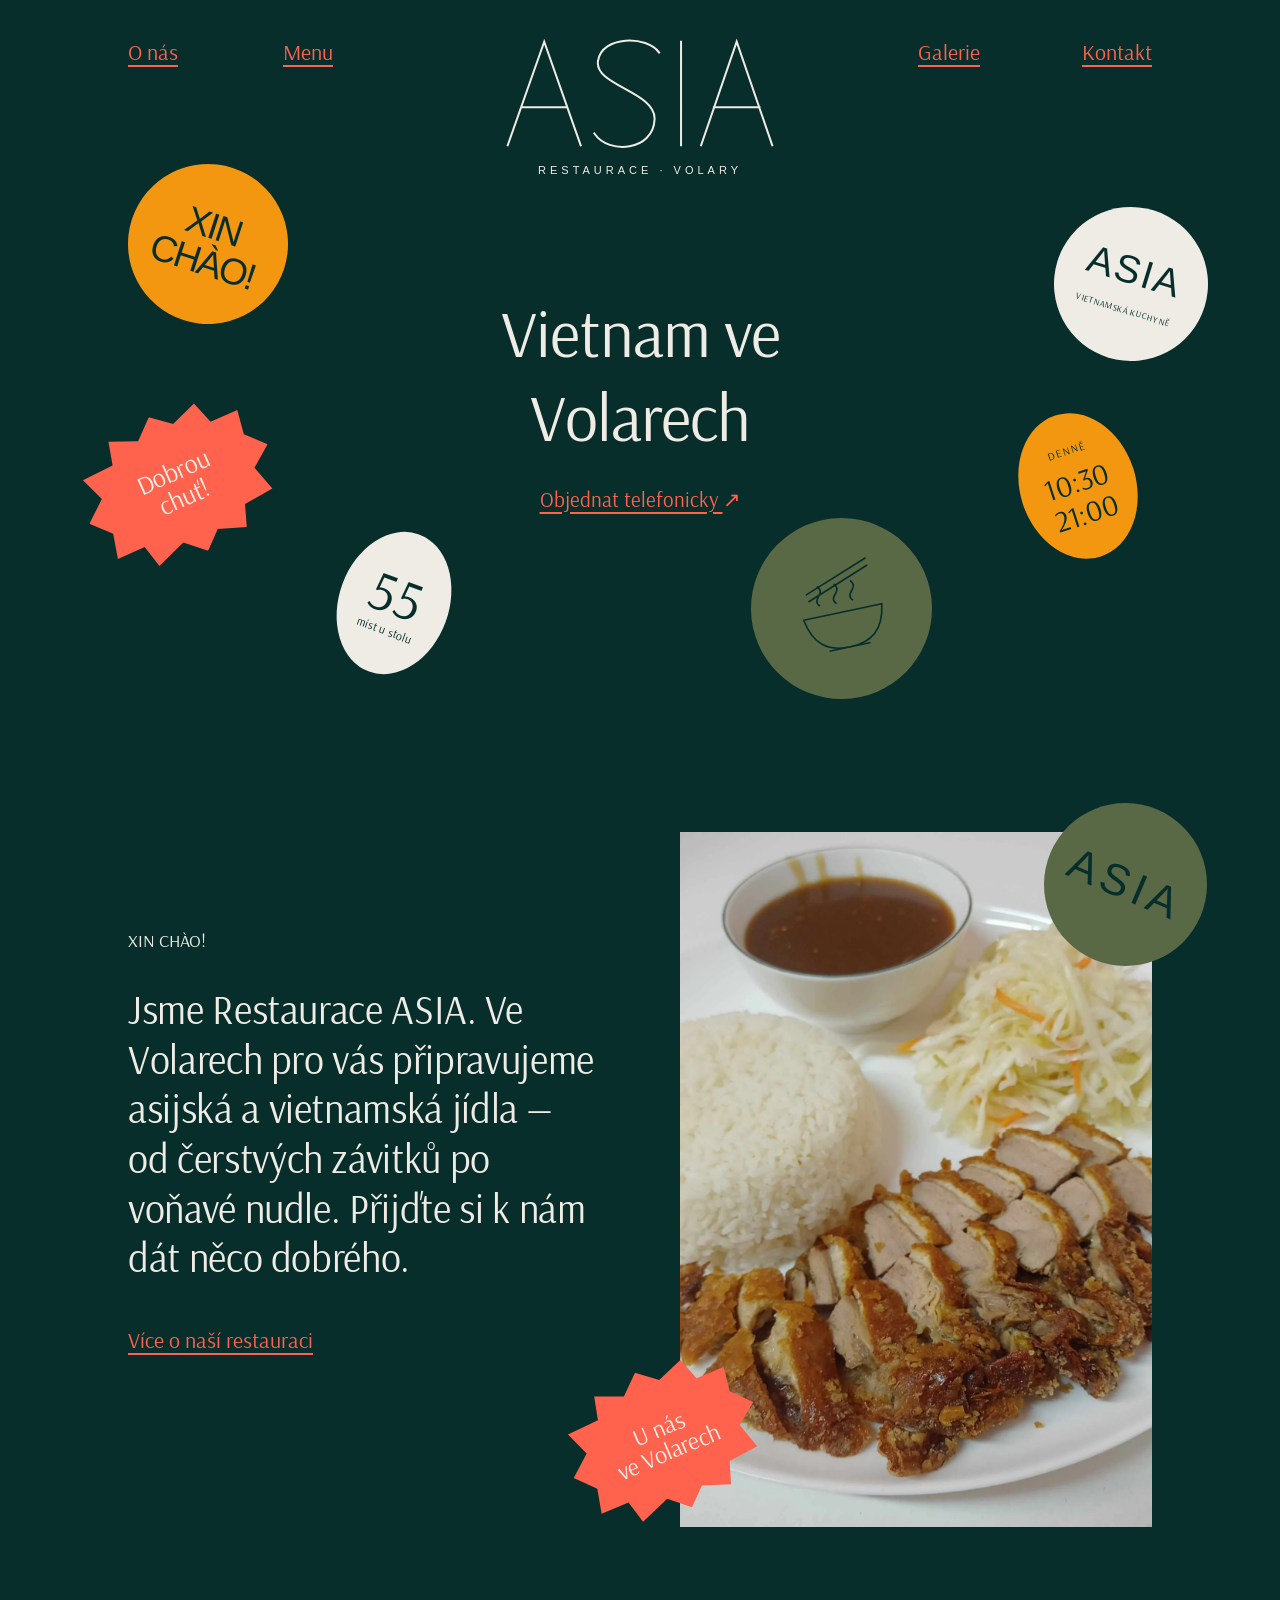
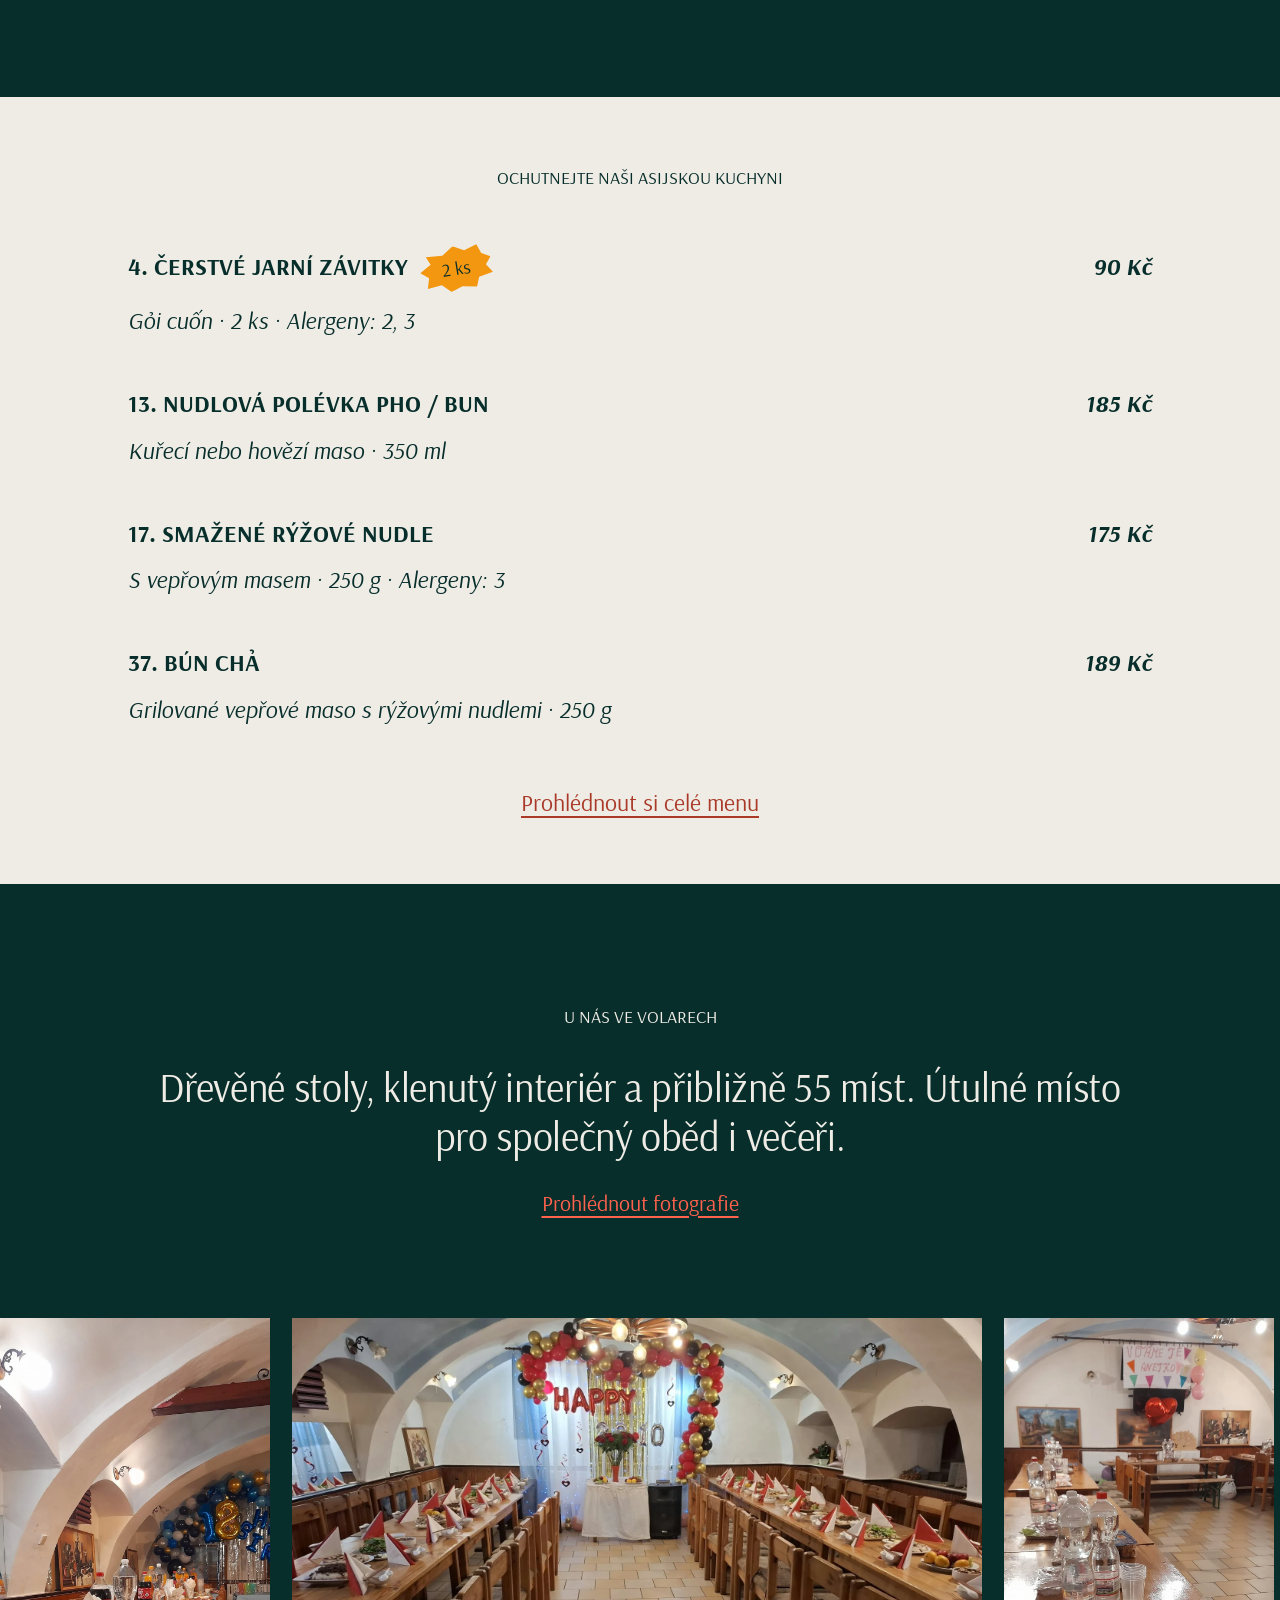
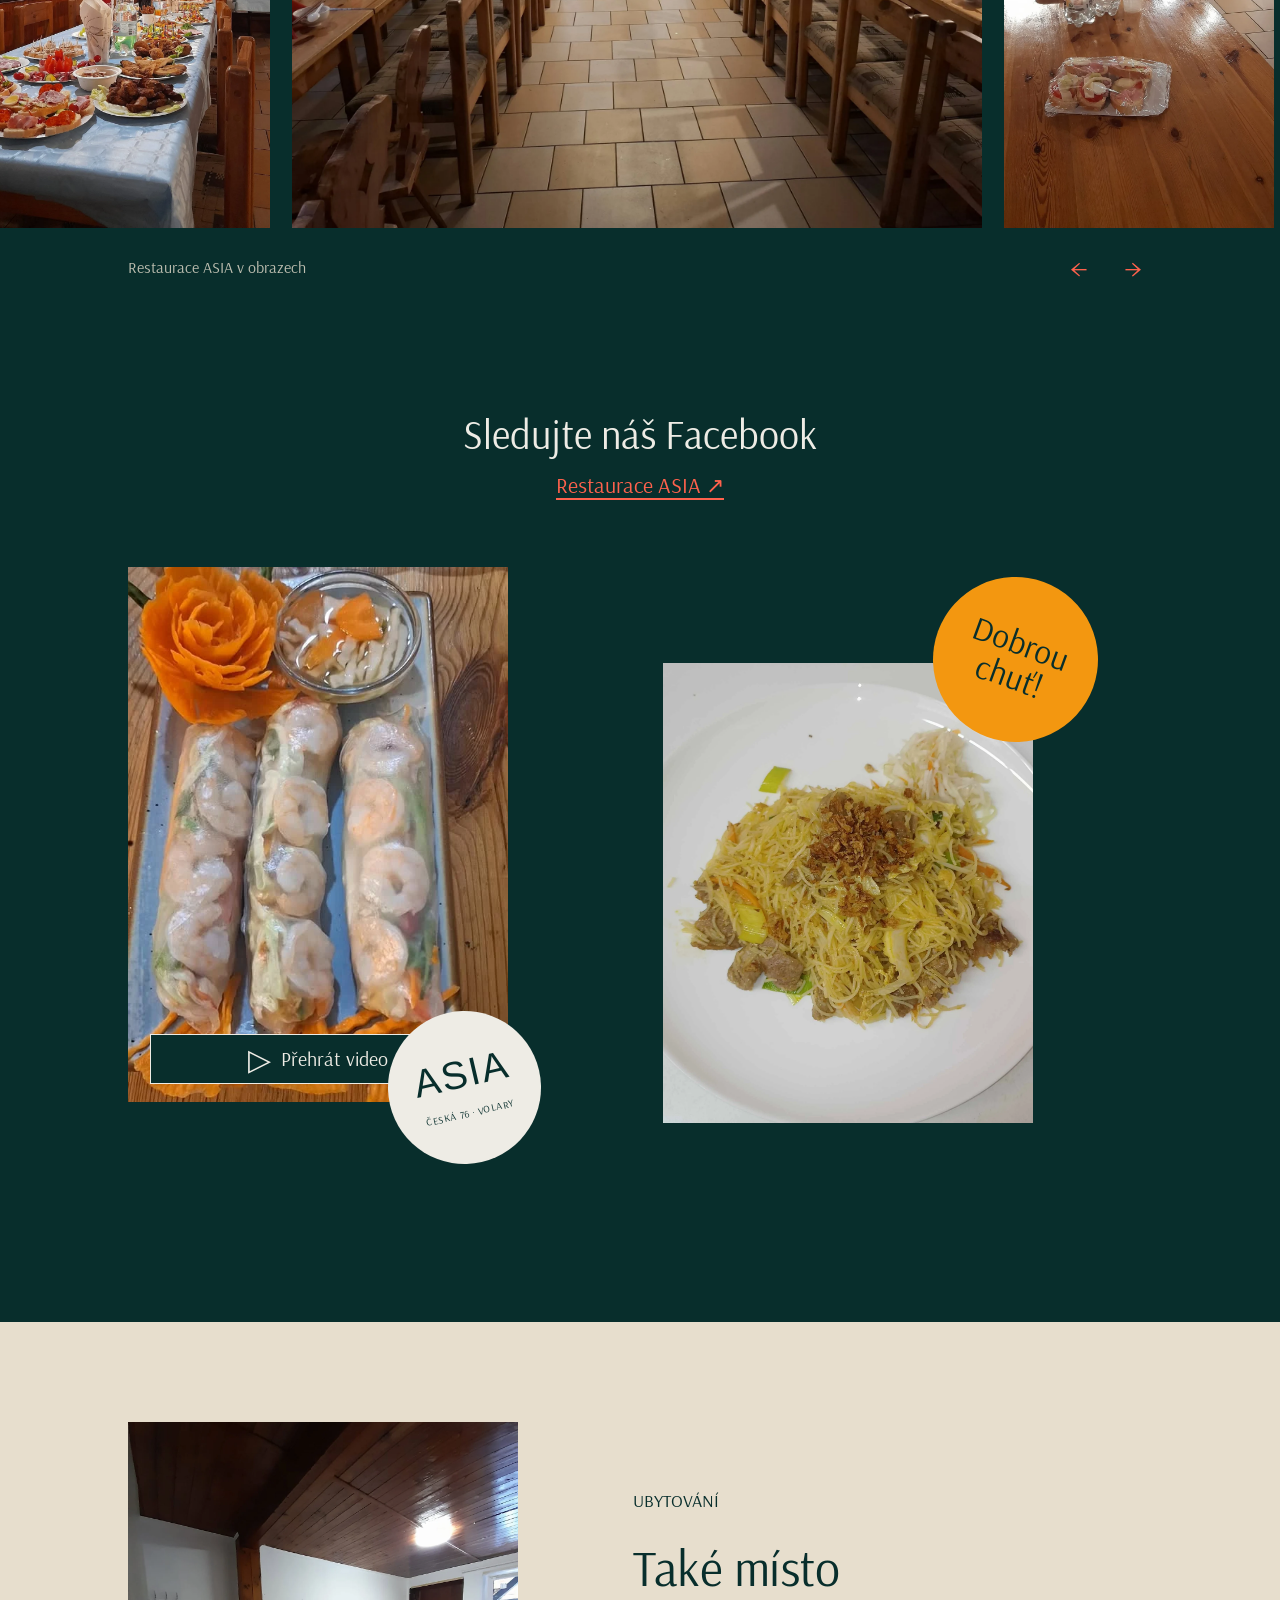
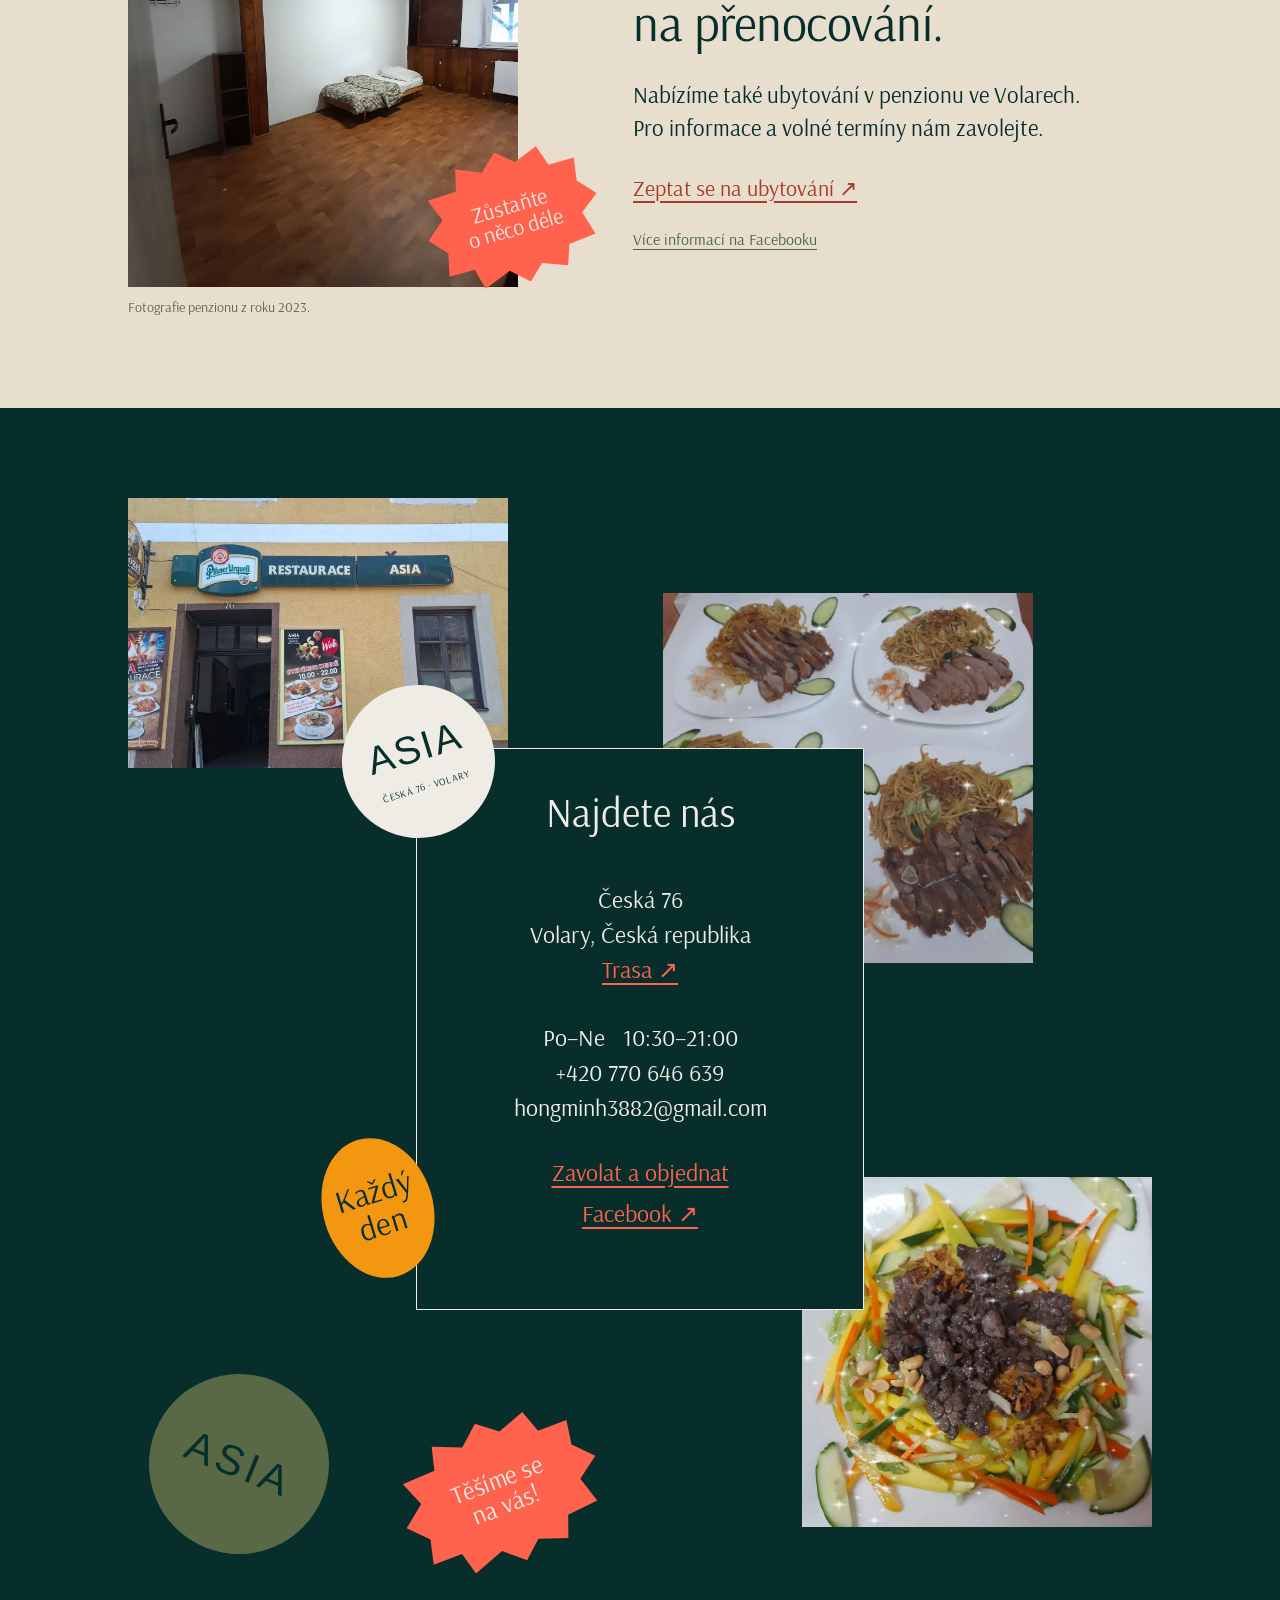
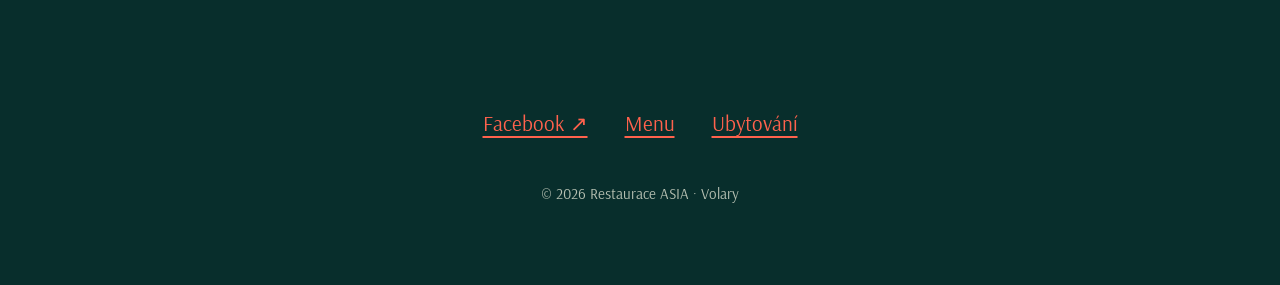
==== index.html @ a1e53cc4 "add" ====
<!doctype html>
<html lang="cs">
<head>
  <meta charset="utf-8">
  <meta name="viewport" content="width=device-width, initial-scale=1">
  <meta name="theme-color" content="#082e2c">
  <title>Restaurace ASIA · Asijská a vietnamská kuchyně ve Volarech</title>
  <meta name="description" content="Restaurace ASIA, Česká 76, Volary. Asijská a vietnamská kuchyně, útulná restaurace a ubytování. Otevřeno denně 10:30–21:00. Telefon +420 770 646 639.">
  <meta property="og:title" content="Restaurace ASIA · Vietnam ve Volarech">
  <meta property="og:description" content="Asijská a vietnamská kuchyně na České 76. Prohlédněte si menu nebo nám zavolejte.">
  <meta property="og:type" content="website">
  <link rel="icon" href="./assets/favicon.svg" type="image/svg+xml">
  <link rel="preload" href="./fonts/Arsenal-Regular.woff2" as="font" type="font/woff2" crossorigin>
  <link rel="stylesheet" href="./styles.css">
  <script src="./app.js" defer></script>
  <script type="application/ld+json">{"@context":"https://schema.org","@type":"Restaurant","name":"Restaurace ASIA","telephone":"+420770646639","email":"hongminh3882@gmail.com","address":{"@type":"PostalAddress","streetAddress":"Česká 76","addressLocality":"Volary","addressCountry":"CZ"},"servesCuisine":["Vietnamese","Asian"],"openingHoursSpecification":[{"@type":"OpeningHoursSpecification","dayOfWeek":["Monday","Tuesday","Wednesday","Thursday","Friday","Saturday","Sunday"],"opens":"10:30","closes":"21:00"}],"sameAs":["https://www.facebook.com/ktngh/?locale=cs_CZ"]}</script>
</head>
<body>
  <a class="skip-link" href="#main">Přejít k obsahu</a>
  <header class="site-header frame">
    <nav class="nav-left" aria-label="Hlavní navigace">
      <a class="text-link" href="#o-nas">O nás</a>
      <a class="text-link" href="./menu.html">Menu</a>
    </nav>
    <a class="brand" href="./index.html" aria-label="Restaurace ASIA — úvod">
      <img src="./assets/asia-mark.svg" alt="ASIA" width="296" height="124">
      <span>RESTAURACE · VOLARY</span>
    </a>
    <nav class="nav-right" aria-label="Další navigace">
      <a class="text-link" href="#galerie">Galerie</a>
      <a class="text-link" href="#kontakt">Kontakt</a>
    </nav>
    <button class="nav-toggle" type="button" aria-label="Otevřít navigaci" aria-expanded="false" aria-controls="mobile-nav"><span></span><span></span><span></span></button>
    <nav id="mobile-nav" class="mobile-nav" aria-label="Navigace na telefonu" hidden>
      <a href="#o-nas">O nás</a><a href="./menu.html">Menu</a><a href="#galerie">Galerie</a><a href="#ubytovani">Ubytování</a><a href="#kontakt">Kontakt</a><a class="mobile-order" href="tel:+420770646639">Objednat telefonicky ↗</a>
    </nav>
  </header>
  <main id="main">
    <section class="hero frame" aria-labelledby="hero-heading">
      <div class="hero-title"><h1 id="hero-heading">Vietnam ve<br>Volarech</h1><a class="text-link order-link" href="tel:+420770646639">Objednat telefonicky <span aria-hidden="true">↗</span></a></div>
      <span class="sticker circle hello" aria-hidden="true">XIN<br>CHÀO!</span>
      <span class="sticker burst appetite" aria-hidden="true">Dobrou<br>chuť!</span>
      <span class="sticker oval seats"><strong>55</strong><small>míst u stolu</small></span>
      <span class="sticker circle asia-seal" aria-hidden="true"><span>ASIA</span><small>VIETNAMSKÁ KUCHYNĚ</small></span>
      <span class="sticker oval hours"><small>DENNĚ</small><strong>10:30<br>21:00</strong></span>
      <span class="sticker circle olive bowl-badge" aria-hidden="true"><svg viewBox="0 0 120 120" fill="none" stroke="currentColor" stroke-width="1.6"><path d="M22 63h76c-4 25-17 34-38 34S26 88 22 63Zm18 34h40M30 47l62-23M29 40l63-23M40 53c-8-8 9-10 1-19M56 54c-8-8 9-10 1-19M72 54c-8-8 9-10 1-19"/></svg></span>
    </section>
    <section class="introduction frame" id="o-nas" aria-labelledby="intro-heading">
      <div class="intro-copy"><h2 class="eyebrow" id="intro-heading">Xin chào!</h2><p class="statement">Jsme Restaurace ASIA. Ve Volarech pro vás připravujeme asijská a vietnamská jídla — od čerstvých závitků po voňavé nudle. Přijďte si k nám dát něco dobrého.</p><a class="text-link" href="#restaurace">Více o naší restauraci</a></div>
      <div class="intro-photo"><img src="./assets/crispy-duck.webp" alt="Křupavá kachna s rýží, omáčkou a salátem z Restaurace ASIA" width="1800" height="1800" fetchpriority="high"><span class="sticker circle olive photo-seal" aria-hidden="true"><span>ASIA</span></span><span class="sticker burst photo-burst" aria-hidden="true">U nás<br>ve Volarech</span></div>
    </section>
    <section class="menu-preview light-surface" id="menu" aria-labelledby="menu-heading">
      <div class="frame"><h2 class="eyebrow centered" id="menu-heading">Ochutnejte naši asijskou kuchyni</h2>
        <!-- MENU_PREVIEW_START -->
<div class="featured-menu"><article class="featured-dish"><div class="dish-heading"><h3>4. Čerstvé jarní závitky<span class="dish-portion">2 ks</span></h3><span class="dish-price">90 Kč</span></div><p class="dish-note">Gỏi cuốn · 2 ks · Alergeny: 2, 3</p></article><article class="featured-dish"><div class="dish-heading"><h3>13. Nudlová polévka Pho / Bun</h3><span class="dish-price">185 Kč</span></div><p class="dish-note">Kuřecí nebo hovězí maso · 350 ml</p></article><article class="featured-dish"><div class="dish-heading"><h3>17. Smažené rýžové nudle</h3><span class="dish-price">175 Kč</span></div><p class="dish-note">S vepřovým masem · 250 g · Alergeny: 3</p></article><article class="featured-dish"><div class="dish-heading"><h3>37. Bún chả</h3><span class="dish-price">189 Kč</span></div><p class="dish-note">Grilované vepřové maso s rýžovými nudlemi · 250 g</p></article></div>
<!-- MENU_PREVIEW_END -->
        <div class="centered menu-more"><a class="text-link" href="./menu.html">Prohlédnout si celé menu</a></div>
      </div>
    </section>
    <section class="restaurant" id="restaurace" aria-labelledby="restaurant-heading">
      <div class="frame centered restaurant-copy"><h2 class="eyebrow" id="restaurant-heading">U nás ve Volarech</h2><p class="statement">Dřevěné stoly, klenutý interiér a přibližně 55 míst. Útulné místo pro společný oběd i večeři.</p><a class="text-link" href="#galerie">Prohlédnout fotografie</a></div>
      <div class="gallery-strip" id="galerie" role="region" aria-label="Fotografie restaurace — posuňte pro další" tabindex="0">
        <button class="gallery-image portrait" data-photo="./assets/table-detail.webp" data-caption="Prostřený stůl pod klenbami Restaurace ASIA" aria-label="Zvětšit fotografii prostřeného stolu"><img src="./assets/table-detail.webp" alt="Prostřený stůl pod klenbami restaurace" width="1350" height="1800" loading="lazy"></button>
        <button class="gallery-image landscape" data-photo="./assets/interior.webp" data-caption="Dřevěné stoly a klenutý interiér Restaurace ASIA" aria-label="Zvětšit fotografii interiéru"><img src="./assets/interior.webp" alt="Dřevěné stoly a klenutý interiér Restaurace ASIA" width="1800" height="1350" loading="lazy"></button>
        <button class="gallery-image portrait" data-photo="./assets/interior-long.webp" data-caption="Společný stůl v Restaurace ASIA" aria-label="Zvětšit fotografii společného stolu"><img src="./assets/interior-long.webp" alt="Dlouhý dřevěný stůl v restauraci" width="1350" height="1800" loading="lazy"></button>
        <button class="gallery-image landscape" data-photo="./assets/interior-event.webp" data-caption="Restaurace připravená pro společné setkání" aria-label="Zvětšit fotografii restaurace"><img src="./assets/interior-event.webp" alt="Restaurace připravená pro společné setkání" width="1800" height="1013" loading="lazy"></button>
        <button class="gallery-image landscape" data-photo="./assets/exterior.webp" data-caption="Restaurace ASIA, Česká 76, Volary" aria-label="Zvětšit fotografii vstupu"><img src="./assets/exterior.webp" alt="Vstup do Restaurace ASIA na České 76 ve Volarech" width="1800" height="918" loading="lazy"></button>
      </div>
      <div class="gallery-controls frame"><span>Restaurace ASIA v obrazech</span><div><button type="button" data-gallery-step="-1" aria-label="Předchozí fotografie">←</button><button type="button" data-gallery-step="1" aria-label="Další fotografie">→</button></div></div>
    </section>
    <section class="social-section frame" aria-labelledby="social-heading">
      <div class="centered"><h2 id="social-heading">Sledujte náš Facebook</h2><a class="text-link" href="https://www.facebook.com/ktngh/?locale=cs_CZ" target="_blank" rel="noopener noreferrer">Restaurace ASIA ↗</a></div>
      <div class="food-collage">
        <div class="social-photo rolls"><img src="./assets/fresh-rolls.webp" alt="Čerstvé jarní závitky z videa Restaurace ASIA" width="720" height="1280" loading="lazy"><button type="button" class="video-button" data-video aria-label="Přehrát video čerstvých jarních závitků"><span aria-hidden="true">▷</span> Přehrát video</button><noscript><a class="video-fallback" href="https://www.facebook.com/reel/1451673733369815/" target="_blank" rel="noopener noreferrer">Video na Facebooku ↗</a></noscript></div>
        <div class="social-photo noodles"><img src="./assets/rice-noodles.webp" alt="Smažené rýžové nudle s vepřovým masem a zeleninou" width="1800" height="1800" loading="lazy"><span class="sticker circle food-sticker" aria-hidden="true">Dobrou<br>chuť!</span></div>
        <span class="sticker circle cream collage-seal" aria-hidden="true"><span>ASIA</span><small>ČESKÁ 76 · VOLARY</small></span>
      </div>
    </section>
    <section class="accommodation warm-surface" id="ubytovani" aria-labelledby="stay-heading">
      <div class="stay-layout frame"><figure class="stay-photo"><img src="./assets/room.webp" alt="Pokoj penzionu s dřevěným stropem a podlahou" width="1350" height="1800" loading="lazy"><figcaption>Fotografie penzionu z roku 2023.</figcaption><span class="sticker burst stay-badge" aria-hidden="true">Zůstaňte<br>o něco déle</span></figure><div class="stay-copy"><p class="eyebrow">Ubytování</p><h2 id="stay-heading">Také místo<br>na přenocování.</h2><p>Nabízíme také ubytování v penzionu ve Volarech. Pro informace a volné termíny nám zavolejte.</p><a class="text-link" href="tel:+420770646639">Zeptat se na ubytování ↗</a><a class="stay-post" href="https://www.facebook.com/100054307909398/posts/1458449992641917/" target="_blank" rel="noopener noreferrer">Více informací na Facebooku</a></div></div>
    </section>
    <section class="contact-section frame" id="kontakt" aria-labelledby="contact-heading">
      <img class="contact-photo facade" src="./assets/exterior.webp" alt="Místo, kde nás najdete: Restaurace ASIA, Česká 76, Volary" width="1800" height="918" loading="lazy">
      <img class="contact-photo table" src="./assets/shared-table.webp" alt="Jídla připravená ke společnému obědu v ASIA" width="1800" height="1567" loading="lazy">
      <div class="contact-panel"><h2 id="contact-heading">Najdete nás</h2><address>Česká 76<br>Volary, Česká republika<br><a class="text-link" href="https://www.google.com/maps/dir/?api=1&amp;destination=Restaurace+ASIA,+Česká+76,+Volary,+Czechia" target="_blank" rel="noopener noreferrer">Trasa ↗</a></address><div class="contact-details"><p>Po–Ne &nbsp; 10:30–21:00</p><p><a href="tel:+420770646639">+420 770 646 639</a></p><p><a href="mailto:hongminh3882@gmail.com">hongminh3882@gmail.com</a></p></div><div class="contact-links"><a class="text-link" href="tel:+420770646639">Zavolat a objednat</a><a class="text-link" href="https://www.facebook.com/ktngh/?locale=cs_CZ" target="_blank" rel="noopener noreferrer">Facebook ↗</a></div><span class="sticker circle cream contact-seal" aria-hidden="true"><span>ASIA</span><small>ČESKÁ 76 · VOLARY</small></span><span class="sticker oval contact-hours" aria-hidden="true">Každý<br>den</span></div>
      <img class="contact-photo salad" src="./assets/beef-salad.webp" alt="Jedno z jídel z fotografie restaurace" width="1694" height="1800" loading="lazy">
      <span class="sticker circle olive contact-asia" aria-hidden="true">ASIA</span><span class="sticker burst contact-greeting" aria-hidden="true">Těšíme se<br>na vás!</span>
    </section>
  </main>
  <footer class="site-footer frame"><div><a class="text-link" href="https://www.facebook.com/ktngh/?locale=cs_CZ" target="_blank" rel="noopener noreferrer">Facebook ↗</a><a class="text-link" href="./menu.html">Menu</a><a class="text-link" href="#ubytovani">Ubytování</a></div><p>© <span data-year>2026</span> Restaurace ASIA · Volary</p></footer>
  <dialog class="photo-dialog" aria-labelledby="viewer-caption"><button class="dialog-close" aria-label="Zavřít fotografii" type="button">✕</button><figure><img class="viewer-photo" alt=""><figcaption id="viewer-caption"></figcaption></figure><div class="viewer-controls"><button data-viewer-step="-1" type="button" aria-label="Předchozí fotografie">←</button><span class="viewer-count" aria-live="polite"></span><button data-viewer-step="1" type="button" aria-label="Další fotografie">→</button></div></dialog>
  <dialog class="video-dialog" aria-labelledby="video-heading"><button class="dialog-close" aria-label="Zavřít video" type="button">✕</button><h2 id="video-heading">Čerstvé závitky u nás v ASIA</h2><div class="video-embed"></div><p><a class="text-link" href="https://www.facebook.com/reel/1451673733369815/" target="_blank" rel="noopener noreferrer">Otevřít video na Facebooku ↗</a></p></dialog>
</body>
</html>
---- styles.css ----
@font-face{font-family:Arsenal;src:url('./fonts/Arsenal-Regular.woff2') format('woff2');font-weight:400;font-style:normal;font-display:swap}
@font-face{font-family:Arsenal;src:url('./fonts/Arsenal-Bold.woff2') format('woff2');font-weight:700;font-style:normal;font-display:swap}
@font-face{font-family:Arsenal;src:url('./fonts/Arsenal-Italic.woff2') format('woff2');font-weight:400;font-style:italic;font-display:swap}
@font-face{font-family:Arsenal;src:url('./fonts/Arsenal-BoldItalic.woff2') format('woff2');font-weight:700;font-style:italic;font-display:swap}
:root{--green:#082e2c;--paper:#eeece5;--coral:#ff624d;--orange:#f39710;--olive:#596946;--wood:#e7decd;--width:1024px;--gutter:24px}
*,*::before,*::after{box-sizing:border-box}html{scroll-behavior:smooth;scroll-padding-top:24px}body{margin:0;background:var(--green);color:var(--paper);font-family:Arsenal,Arial,sans-serif;font-size:22px;line-height:1.45;-webkit-font-smoothing:antialiased}body.modal-open{overflow:hidden}button,a{-webkit-tap-highlight-color:transparent}button,input{font:inherit}button{color:inherit;cursor:pointer}a{color:inherit}img{display:block;max-width:100%;height:auto}h1,h2,h3,p,figure{margin:0}h1,h2,h3{font-weight:400}button{border:0;background:none}::selection{background:var(--coral);color:var(--green)}:focus-visible{outline:2px solid var(--coral);outline-offset:6px}a,button{touch-action:manipulation}.frame{width:min(var(--width),calc(100% - var(--gutter)*2));margin-inline:auto}.centered{text-align:center}.text-link{color:var(--coral);text-decoration:underline;text-decoration-thickness:2px;text-underline-offset:5px;transition:color .2s,text-underline-offset .2s}.text-link:hover{color:var(--orange);text-underline-offset:9px}.skip-link{position:fixed;top:-100px;left:12px;z-index:20;background:var(--paper);color:var(--green);padding:10px 18px}.skip-link:focus{top:12px}.eyebrow{text-transform:uppercase;font-size:18px;font-weight:400;line-height:1.4}.statement{font-size:40px;line-height:1.24;letter-spacing:-.35px}.light-surface{background:var(--paper);color:var(--green)}.warm-surface{background:var(--wood);color:var(--green)}.light-surface .text-link,.warm-surface .text-link{color:#aa3928}.light-surface .text-link:hover,.warm-surface .text-link:hover{color:var(--green)}
/* Flanking navigation and a thin, independently drawn ASIA wordmark. */
.site-header{position:relative;display:grid;grid-template-columns:1fr 270px 1fr;gap:35px;min-height:212px;padding-top:37px;align-items:start}.brand{display:block;text-align:center;text-decoration:none}.brand img{width:270px;height:113px;object-fit:contain}.brand span{display:block;font-family:Arial,sans-serif;font-size:11px;letter-spacing:4px;margin-top:13px}.nav-left,.nav-right{display:flex;justify-content:space-between;align-items:center;gap:20px;padding-top:0;font-size:22px}.nav-left{padding-right:42px;justify-content:flex-start;gap:105px}.nav-right{padding-left:108px;font-size:22px}.nav-toggle,.mobile-nav{display:none}.mobile-nav[hidden]{display:none}
/* The reference's typographic hero and scattered badges. */
.hero{position:relative;min-height:620px}.hero-title{position:absolute;top:79px;left:25%;width:50%;text-align:center}.hero h1{font-size:66px;line-height:1.27;letter-spacing:-1px}.order-link{display:inline-block;margin-top:25px;font-size:21px}.order-link span{display:inline-block;transition:transform .2s}.order-link:hover span{transform:translate(3px,-3px)}.sticker{position:absolute;display:flex;align-items:center;justify-content:center;flex-direction:column;text-align:center;color:var(--green);z-index:2;line-height:1.05;pointer-events:none;font-weight:400}.circle{border-radius:50%;width:160px;height:160px;background:var(--orange)}.oval{border-radius:50%;width:110px;height:146px;background:var(--orange)}.burst{width:195px;height:146px;background:var(--coral);color:var(--paper);clip-path:polygon(50% 0,60% 11%,74% 4%,78% 20%,93% 20%,91% 37%,100% 50%,89% 61%,93% 79%,77% 81%,73% 96%,59% 89%,50% 100%,40% 88%,24% 96%,21% 80%,6% 80%,9% 63%,0 50%,11% 38%,6% 21%,23% 20%,26% 4%,40% 12%)}.olive{background:var(--olive);color:var(--green)}.cream{background:var(--paper);color:var(--green)}.sticker small{font-size:11px;letter-spacing:1.2px;line-height:1.5}.hello{left:0;top:-48px;font-family:Arial,sans-serif;font-size:37px;line-height:1;letter-spacing:-2px;transform:rotate(18deg);font-weight:300}.appetite{left:-47px;top:199px;font-size:26px;transform:rotate(-24deg)}.seats{left:211px;top:318px;background:var(--paper);transform:rotate(20deg)}.seats strong{font-size:56px;font-weight:400}.seats small{font-size:12px;letter-spacing:0}.asia-seal{right:-56px;top:-5px;background:var(--paper);width:154px;height:154px;transform:rotate(17deg)}.asia-seal>span{font-family:Arial,sans-serif;font-size:39px;font-weight:300;letter-spacing:2px}.asia-seal small{font-size:9px;letter-spacing:.5px;margin-top:12px}.hours{right:16px;top:200px;transform:rotate(-18deg);width:116px;height:148px}.hours strong{font-weight:400;font-size:30px;margin-top:8px;line-height:1.1}.bowl-badge{left:623px;top:306px;width:181px;height:181px;transform:rotate(-12deg)}.bowl-badge svg{width:126px;height:126px}
/* Wide text / tall real food photograph, with imagery first on mobile. */
.introduction{display:grid;grid-template-columns:1fr 1fr;gap:80px;padding-bottom:170px;align-items:start}.intro-copy{padding-top:96px}.intro-copy .statement{margin-top:32px}.intro-copy>.text-link{display:inline-block;margin-top:42px}.intro-photo{position:relative;height:695px}.intro-photo>img{width:100%;height:100%;object-fit:cover;object-position:54% 55%}.photo-seal{right:-55px;top:-29px;width:163px;height:163px;transform:rotate(23deg)}.photo-seal span{font-family:Arial,sans-serif;font-size:44px;font-weight:300;letter-spacing:5px}.photo-burst{left:-114px;bottom:14px;transform:rotate(-23deg);font-size:24px}
/* A readable restaurant menu: flowing rows, never product cards. */
.menu-preview{padding:68px 0 64px}.featured-menu{margin-top:56px}.featured-dish{margin-bottom:48px}.featured-dish:last-child{margin-bottom:0}.dish-heading{display:flex;align-items:baseline;justify-content:space-between;gap:24px}.dish-heading h3{font-weight:700;font-size:24px;line-height:1.4;text-transform:uppercase}.dish-price{white-space:nowrap;font-size:24px;font-weight:700;font-style:italic}.featured-dish .dish-note{font-style:italic;font-size:24px;margin-top:12px;line-height:1.45}.dish-portion{display:inline-flex;background:var(--orange);clip-path:polygon(50% 0,65% 13%,83% 4%,88% 25%,100% 35%,92% 51%,100% 70%,80% 76%,75% 97%,55% 91%,39% 100%,27% 82%,7% 85%,11% 62%,0 48%,16% 33%,11% 15%,34% 17%);align-items:center;justify-content:center;min-width:72px;height:45px;font-size:18px;font-weight:400;transform:rotate(-9deg);vertical-align:middle;margin-left:12px;text-transform:none}.menu-more{margin-top:58px;font-size:24px}.menu-preview .eyebrow{margin-bottom:4px}
/* An edge-to-edge strip whose photography supplies the colour. */
.restaurant-copy{padding-top:120px;padding-bottom:98px}.restaurant-copy .statement{max-width:975px;margin:34px auto 26px}.gallery-strip{display:flex;gap:22px;width:100%;overflow-x:auto;overscroll-behavior-inline:contain;scrollbar-width:none;scroll-snap-type:x proximity}.gallery-strip::-webkit-scrollbar{display:none}.gallery-image{padding:0;display:block;flex:none;height:510px;scroll-snap-align:center;overflow:hidden;text-align:left}.gallery-image.portrait{width:270px}.gallery-image.landscape{width:690px}.gallery-image img{width:100%;height:100%;object-fit:cover;transition:transform .45s}.gallery-image:hover img{transform:scale(1.025)}.gallery-image:focus-visible{outline-offset:-5px}.gallery-controls{display:flex;align-items:center;justify-content:space-between;margin-top:20px;font-size:16px;color:#bebfb1}.gallery-controls>div{display:flex;gap:16px}.gallery-controls button{padding:3px 10px;font-size:30px;line-height:1.1;color:var(--coral);transition:transform .2s}.gallery-controls button:hover{transform:translateX(3px);color:var(--orange)}
.social-section{padding-top:122px;padding-bottom:94px}.social-section h2{font-size:40px;line-height:1.25;margin-bottom:11px}.food-collage{position:relative;min-height:661px;margin-top:65px}.social-photo{position:absolute}.social-photo>img{width:100%;height:100%;object-fit:cover}.rolls{left:0;top:0;width:380px;height:535px}.rolls>img{object-position:center}.noodles{left:535px;top:96px;width:370px;height:460px}.noodles>img{object-position:center}.food-sticker{right:-65px;top:-86px;width:165px;height:165px;transform:rotate(20deg);font-size:33px;background:var(--orange)}.collage-seal{left:260px;top:444px;width:153px;height:153px;transform:rotate(-13deg)}.collage-seal>span,.contact-seal>span{font-family:Arial,sans-serif;font-size:39px;font-weight:300;letter-spacing:2px}.collage-seal small,.contact-seal small{font-size:10px;margin-top:12px;letter-spacing:.7px}.video-button{position:absolute;bottom:18px;left:22px;right:22px;display:flex;align-items:center;justify-content:center;gap:10px;padding:9px 16px;background:var(--green);color:var(--paper);border:1px solid var(--paper);font-size:20px;transition:background .2s,color .2s}.video-button>span{font-size:30px;line-height:1}.video-button:hover{background:var(--coral);color:var(--green)}.video-fallback{position:absolute;bottom:65px;left:22px;background:var(--green);padding:8px;font-size:17px}
/* ASIA's own hospitality service, in the warmth of its real room materials. */
.accommodation{padding:100px 0 91px}.stay-layout{display:grid;grid-template-columns:390px 1fr;gap:115px;align-items:center}.stay-photo{position:relative}.stay-photo>img{width:100%;height:465px;object-fit:cover}.stay-photo figcaption{font-size:14px;margin-top:10px;color:#5c6659}.stay-badge{right:-82px;bottom:33px;font-size:22px;transform:rotate(-16deg);width:175px;height:134px}.stay-copy .eyebrow{margin-bottom:27px}.stay-copy h2{font-size:50px;line-height:1.1;letter-spacing:-.5px}.stay-copy>p:not(.eyebrow){font-size:23px;line-height:1.45;max-width:450px;margin:28px 0}.stay-copy>.text-link{display:inline-block}.stay-post{display:block;font-size:16px;text-underline-offset:4px;margin-top:23px;color:#4e6355}.stay-post:hover{color:var(--green)}
/* The outlined contact panel overlaps images, as in the blueprint. */
.contact-section{position:relative;min-height:1175px;margin-top:90px}.contact-photo{position:absolute;object-fit:cover}.facade{left:0;top:0;width:380px;height:270px;object-position:center}.table{left:535px;top:95px;width:370px;height:370px}.contact-panel{position:absolute;top:250px;left:calc(50% - 224px);width:448px;min-height:562px;border:1px solid var(--paper);background:var(--green);text-align:center;padding:38px 28px 42px;z-index:2}.contact-panel h2{font-size:40px;line-height:1.25;margin-bottom:45px}.contact-panel address{font-style:normal;font-size:24px;line-height:1.45}.contact-details{margin-top:34px;font-size:24px;line-height:1.45}.contact-details a{text-decoration:none}.contact-details a:hover{color:var(--coral)}.contact-links{display:flex;flex-direction:column;gap:6px;margin-top:30px;font-size:24px}.contact-seal{left:-75px;top:-64px;width:153px;height:153px;transform:rotate(-17deg)}.contact-hours{bottom:30px;left:-94px;transform:rotate(-17deg);font-size:32px;width:110px;height:142px}.salad{right:0;top:679px;width:350px;height:350px}.contact-asia{left:21px;top:876px;width:180px;height:180px;font-family:Arial,sans-serif;font-size:42px;font-weight:300;letter-spacing:4px;transform:rotate(22deg)}.contact-greeting{top:921px;left:272px;width:202px;height:146px;font-size:25px;transform:rotate(-21deg)}
.site-footer{padding:35px 0 80px;display:flex;flex-direction:column;align-items:center;gap:45px;text-align:center}.site-footer>div{display:flex;gap:37px;font-size:21px}.site-footer>p{font-size:15px;color:#b7c1b3}
/* Accessible photograph and video viewers. */
dialog{color:var(--paper);border:1px solid var(--paper);background:var(--green);padding:24px;max-width:calc(100vw - 32px);max-height:calc(100dvh - 32px)}dialog::backdrop{background:rgb(3 22 20 / .92)}.dialog-close{position:absolute;top:10px;right:12px;z-index:3;display:grid;place-items:center;width:44px;height:44px;background:var(--green);color:var(--paper);border:1px solid var(--paper);font-family:Arial,sans-serif;font-size:20px}.dialog-close:hover{color:var(--coral)}.photo-dialog{width:max-content;max-width:calc(100vw - 32px);padding-top:58px}.photo-dialog figure img{max-width:min(1100px,calc(100vw - 82px));max-height:calc(100dvh - 215px);width:auto;height:auto;object-fit:contain;margin:auto}.photo-dialog figcaption{font-size:17px;text-align:center;margin:15px 0 8px;max-width:700px}.viewer-controls{display:flex;align-items:center;justify-content:center;gap:30px}.viewer-controls button{font-size:29px;width:44px;height:44px;color:var(--coral)}.viewer-count{font-size:16px}.video-dialog{width:500px;padding-top:70px;text-align:center}.video-dialog h2{font-size:26px;margin-bottom:20px}.video-embed{aspect-ratio:9/13;max-height:64dvh;width:100%}.video-embed iframe{width:100%;height:100%;border:0}.video-dialog>p{font-size:18px;margin-top:16px}
/* The complete menu is a plain document, with all prices visible. */
.menu-route{scroll-behavior:auto}.menu-page .site-header{min-height:215px}.menu-document{padding-bottom:70px}.menu-document-header{padding:42px 0 73px;text-align:center}.menu-document-header h1{font-size:66px;line-height:1.2;margin:12px 0 18px}.menu-document-header p{font-size:21px;margin-bottom:20px}.menu-document-header .document-links{display:flex;justify-content:center;gap:35px;font-size:20px}.menu-category-nav{position:sticky;top:0;z-index:5;display:flex;overflow-x:auto;gap:30px;background:var(--paper);color:var(--green);padding:19px max(var(--gutter),calc((100% - var(--width))/2));border-bottom:1px solid #cccbbb;scrollbar-width:thin;white-space:nowrap;font-size:18px;scroll-padding-inline:24px}.menu-category-nav a{text-decoration:none;text-underline-offset:6px}.menu-category-nav a:hover,.menu-category-nav a:focus-visible{color:#a63724;text-decoration:underline}.menu-paper{background:var(--paper);color:var(--green);padding:40px 0 75px}.menu-category{scroll-margin-top:100px;padding:45px 0 30px}.menu-category h2{font-size:40px;line-height:1.15;border-bottom:1px solid #bac1ae;padding-bottom:24px;margin-bottom:31px}.document-dish{padding:22px 0;border-bottom:1px solid #d3d4c7}.document-dish:last-child{border-bottom:0}.document-dish .dish-heading h3{font-size:23px;text-transform:none;max-width:850px}.document-dish .dish-price{font-size:23px}.document-dish .dish-meta{font-size:18px;font-style:italic;margin-top:7px;color:#4c6157}.variant-list{list-style:none;padding:0 0 0 28px;margin:15px 0 0;max-width:660px;font-size:20px}.variant-list li{display:flex;align-items:baseline;justify-content:space-between;gap:20px;margin:6px 0}.variant-list .variant-price{white-space:nowrap}.document-photo{margin:40px 0 0;display:grid;grid-template-columns:300px 1fr;gap:38px;align-items:center}.document-photo img{width:300px;height:300px;object-fit:cover}.document-photo figcaption{font-size:30px;max-width:420px;line-height:1.3}.document-photo small{display:block;font-size:17px;margin-top:13px;font-style:italic}.menu-footnotes{border-top:1px solid #bac1ae;margin-top:35px;padding-top:28px;font-size:18px}.menu-footnotes p+p{margin-top:12px}.menu-footnotes a{color:#a63724}.menu-callout{text-align:center;padding:85px 0 30px}.menu-callout h2{font-size:40px;margin-bottom:20px}.menu-callout p{margin-bottom:20px;font-size:20px}
@media(min-width:1700px){.hero{min-height:650px}}
@media(max-width:1200px){.site-header{gap:25px;grid-template-columns:1fr 240px 1fr}.brand img{width:240px;height:101px;margin:auto}.nav-left{padding-right:0;gap:65px}.nav-right{padding-left:40px;font-size:20px;gap:13px}.asia-seal{right:0}.appetite{left:0}.photo-seal{right:-12px}.intro-photo .photo-burst{left:-55px}.introduction{gap:60px}.bowl-badge{left:auto;right:20%}.hero .hours{right:3%}.food-sticker{right:-10px}.stay-layout{gap:80px;grid-template-columns:36% 1fr}.noodles{left:auto;right:10%}.table{left:auto;right:10%}}
@media(max-width:900px){.site-header{grid-template-columns:1fr 210px 1fr;gap:22px}.brand img{width:210px;height:88px}.brand span{font-size:9px;letter-spacing:3px}.nav-left{font-size:19px;gap:35px}.nav-right{font-size:19px;gap:12px;padding-left:10px}.hero-title{left:18%;width:64%}.hero h1{font-size:60px}.hero .hello{width:130px;height:130px;font-size:30px}.hero .asia-seal{width:125px;height:125px}.hero .asia-seal>span{font-size:31px}.hero .asia-seal small{font-size:7px}.hero .appetite{width:160px;height:128px;font-size:24px}.seats{left:18%;top:344px;width:95px;height:125px}.hero .bowl-badge{width:144px;height:144px;right:23%;top:359px}.hero .hours{top:254px;width:95px;height:125px}.hero .hours strong{font-size:25px}.introduction{gap:40px}.statement{font-size:34px}.intro-copy{padding-top:55px}.intro-photo{height:640px}.photo-seal{width:120px;height:120px;right:0}.photo-seal span{font-size:31px}.photo-burst{width:150px;height:120px;font-size:21px!important;bottom:30px}.dish-heading h3{font-size:22px}.featured-dish .dish-note,.dish-price{font-size:22px}.restaurant-copy{padding-top:100px}.social-photo.rolls{width:42%;height:520px}.social-photo.noodles{width:40%;right:2%;height:400px}.collage-seal{left:30%;width:125px;height:125px;top:458px}.food-sticker{width:130px;height:130px;font-size:27px}.stay-layout{grid-template-columns:40% 1fr;gap:60px}.stay-copy h2{font-size:43px}.stay-copy>p:not(.eyebrow){font-size:21px}.stay-badge{right:-40px;width:147px;height:114px;font-size:20px}.facade{width:40%;height:240px}.table{width:40%;height:300px;right:3%}.contact-panel{top:240px}.salad{width:310px;height:310px;top:733px}.contact-asia{left:0;width:145px;height:145px}.contact-greeting{left:200px;top:963px;width:185px;height:136px}}
@media(max-width:700px){:root{--gutter:22px}body{font-size:21px}.site-header{display:flex;justify-content:space-between;align-items:flex-start;min-height:166px;padding-top:28px;gap:0}.brand img{width:151px;height:64px}.brand span{font-size:8px;letter-spacing:2px;margin-top:10px}.nav-left,.nav-right{display:none}.nav-toggle{display:flex;position:relative;width:44px;height:44px;flex-direction:column;justify-content:center;gap:7px;padding:6px 0;margin-top:0;z-index:12}.nav-toggle span{width:34px;height:2px;background:var(--paper);transition:transform .2s,opacity .2s}.nav-toggle[aria-expanded=true] span:nth-child(1){transform:translateY(9px) rotate(45deg)}.nav-toggle[aria-expanded=true] span:nth-child(2){opacity:0}.nav-toggle[aria-expanded=true] span:nth-child(3){transform:translateY(-9px) rotate(-45deg)}.mobile-nav:not([hidden]){display:flex;position:fixed;inset:0;z-index:10;background:var(--green);padding:120px 30px 35px;flex-direction:column;gap:21px;overflow:auto}.mobile-nav a{font-size:34px;text-decoration:none;width:fit-content}.mobile-nav a:hover{color:var(--coral)}.mobile-nav .mobile-order{font-size:22px;color:var(--coral);margin-top:20px;text-decoration:underline;text-underline-offset:6px}.hero{min-height:370px}.hero-title{position:relative;top:33px;left:0;width:100%;text-align:left;z-index:1}.hero h1{font-size:48px;line-height:1.22;letter-spacing:-.5px}.order-link{margin-top:24px;font-size:20px}.hero .hello,.hero .hours,.hero .seats,.hero .bowl-badge{display:none}.hero .appetite{left:auto;right:-2px;top:170px;width:121px;height:100px;font-size:20px;transform:rotate(-20deg)}.hero .asia-seal{top:-12px;right:5px;width:84px;height:84px;transform:rotate(19deg)}.hero .asia-seal>span{font-size:24px}.hero .asia-seal small{font-size:6px;letter-spacing:0;margin-top:7px}.introduction{display:flex;flex-direction:column;gap:0;padding-bottom:90px}.intro-photo{order:-1;align-self:stretch;height:auto;aspect-ratio:3/4}.intro-photo>img{width:100%;height:100%;object-fit:cover;object-position:55% 60%}.photo-seal{display:none}.intro-photo .photo-burst{left:auto;right:-8px;bottom:-37px;width:150px;height:116px;font-size:20px!important;transform:rotate(-16deg)}.intro-copy{padding-top:79px}.eyebrow{font-size:17px}.statement{font-size:31px;line-height:1.25;letter-spacing:-.2px}.intro-copy .statement{margin-top:22px}.intro-copy>.text-link{margin-top:28px}.menu-preview{padding:64px 0 66px}.menu-preview .eyebrow{text-align:left;max-width:260px;font-size:17px}.featured-menu{margin-top:42px}.featured-dish{margin-bottom:36px}.dish-heading{align-items:baseline;gap:15px}.dish-heading h3{font-size:22px;line-height:1.26}.dish-price{font-size:22px}.dish-portion{display:none}.featured-dish .dish-note{font-size:20px;line-height:1.4;margin-top:10px}.menu-more{margin-top:40px;text-align:left;font-size:22px}.restaurant-copy{padding-top:79px;padding-bottom:49px;text-align:left}.restaurant-copy .statement{margin:23px 0 24px}.gallery-strip{gap:13px;padding-inline:22px;scroll-padding-inline:22px;scroll-snap-type:x mandatory}.gallery-image{height:410px}.gallery-image.portrait{width:calc(100vw - 44px)}.gallery-image.landscape{width:calc(100vw - 44px)}.gallery-image img{object-position:center}.gallery-controls{font-size:14px;margin-top:16px}.gallery-controls>div{gap:10px}.gallery-controls button{font-size:30px;width:44px;height:44px;padding:0}.social-section{padding-top:79px;padding-bottom:48px}.social-section>.centered{text-align:left}.social-section h2{font-size:31px;margin-bottom:9px;line-height:1.25}.social-section .text-link{font-size:21px}.food-collage{margin-top:42px;min-height:840px}.social-photo.rolls{width:72%;height:437px;top:0;left:0}.social-photo.noodles{width:69%;height:330px;top:465px;right:0}.food-sticker{width:100px;height:100px;top:-50px;right:-2px;font-size:22px;transform:rotate(15deg)}.collage-seal{left:-3px;top:659px;width:108px;height:108px;transform:rotate(-17deg)}.collage-seal>span{font-size:29px}.collage-seal small{font-size:7px;letter-spacing:0;margin-top:10px}.video-button{left:13px;right:13px;bottom:14px;padding:8px 6px;font-size:17px;gap:5px}.video-button>span{font-size:26px}.accommodation{padding:65px 0 64px}.stay-layout{display:flex;flex-direction:column;gap:51px;align-items:stretch}.stay-photo{width:84%;align-self:flex-start}.stay-photo>img{height:auto;aspect-ratio:3/4;object-fit:cover}.stay-photo figcaption{font-size:12px;max-width:260px}.stay-badge{right:-49px;bottom:40px;font-size:18px;width:132px;height:103px}.stay-copy .eyebrow{margin-bottom:20px}.stay-copy h2{font-size:41px;line-height:1.12}.stay-copy>p:not(.eyebrow){font-size:21px;margin:23px 0}.stay-copy>.text-link{font-size:21px}.stay-post{font-size:15px;margin-top:21px}.contact-section{min-height:1080px;margin-top:65px}.contact-photo.facade{position:relative;width:82%;height:auto;aspect-ratio:1.72;object-fit:cover}.contact-photo.table{display:none}.contact-panel{top:182px;left:0;width:100%;min-height:553px;padding:37px 15px 41px}.contact-panel h2{font-size:35px;margin-bottom:34px}.contact-panel address,.contact-details,.contact-links{font-size:22px}.contact-details{margin-top:31px}.contact-links{margin-top:28px;gap:8px}.contact-seal{width:98px;height:98px;top:-56px;left:auto;right:4px;transform:rotate(14deg)}.contact-seal>span{font-size:29px}.contact-seal small{font-size:7px;letter-spacing:0;margin-top:8px}.contact-hours{left:0;bottom:-45px;width:87px;height:115px;font-size:25px;transform:rotate(-19deg)}.contact-photo.salad{top:700px;right:0;width:69%;height:auto;aspect-ratio:1;z-index:0}.contact-asia{left:0;top:878px;width:92px;height:92px;font-size:24px;letter-spacing:1px}.contact-greeting{top:955px;left:92px;width:137px;height:108px;font-size:20px}.site-footer{padding:25px 0 56px;gap:35px}.site-footer>div{font-size:18px;gap:26px}.site-footer>p{font-size:13px}.photo-dialog{padding:54px 13px 12px;max-width:calc(100vw - 24px)}.photo-dialog figure img{max-width:calc(100vw - 52px);max-height:calc(100dvh - 220px)}.photo-dialog figcaption{font-size:16px;max-width:300px}.video-dialog{padding:64px 15px 20px}.video-dialog h2{font-size:24px}.video-embed{max-height:58dvh}.video-dialog>p{font-size:16px}.menu-page .site-header{min-height:153px}.menu-document-header{padding:25px 0 52px;text-align:left}.menu-document-header h1{font-size:47px}.menu-document-header p{font-size:20px}.menu-document-header .document-links{flex-direction:column;gap:16px;font-size:19px}.menu-category-nav{gap:25px;padding:17px 22px;font-size:17px}.menu-paper{padding-top:15px;padding-bottom:50px}.menu-category{padding:32px 0 20px;scroll-margin-top:85px}.menu-category h2{font-size:31px;line-height:1.2;padding-bottom:19px;margin-bottom:17px}.document-dish{padding:20px 0}.document-dish .dish-heading h3{font-size:21px;max-width:none}.document-dish .dish-price{font-size:21px}.document-dish .dish-meta{font-size:16px;line-height:1.45}.variant-list{padding-left:15px;font-size:19px;margin-top:16px}.variant-list li{gap:15px;margin:8px 0}.variant-price{font-size:18px}.document-photo{display:flex;flex-direction:column;align-items:flex-start;gap:22px;margin-top:32px}.document-photo img{width:100%;height:auto;aspect-ratio:1;object-fit:cover}.document-photo figcaption{font-size:28px}.document-photo small{font-size:16px;margin-top:9px}.menu-footnotes{font-size:17px;margin-top:24px;padding-top:22px}.menu-callout{padding:57px 0 30px;text-align:left}.menu-callout h2{font-size:31px}.menu-callout p{font-size:19px}}
@media(max-width:380px){.hero h1{font-size:45px}.hero .asia-seal{right:0;width:77px;height:77px;top:-14px}.hero .appetite{width:110px;height:92px;top:165px;font-size:19px}.order-link{font-size:19px}.featured-dish .dish-heading h3{font-size:21px}.contact-panel address,.contact-details,.contact-links{font-size:21px}.document-dish .dish-heading h3{font-size:20px}.document-dish .dish-price{font-size:20px}}
@media(prefers-reduced-motion:reduce){html{scroll-behavior:auto}*,*::before,*::after{animation:none!important;transition:none!important}}
@media print{body,.menu-paper{background:#fff;color:#111}.site-header,.site-footer,.menu-category-nav,.menu-callout,.document-links,.document-photo{display:none!important}.menu-document-header{padding:0 0 20px}.menu-document-header h1{font-size:34px}.menu-category h2{font-size:25px}.menu-category{padding:20px 0}.document-dish{break-inside:avoid;padding:12px 0}.document-dish .dish-heading h3,.document-dish .dish-price{font-size:18px}.variant-list,.dish-meta{font-size:15px!important}.frame{width:100%}}
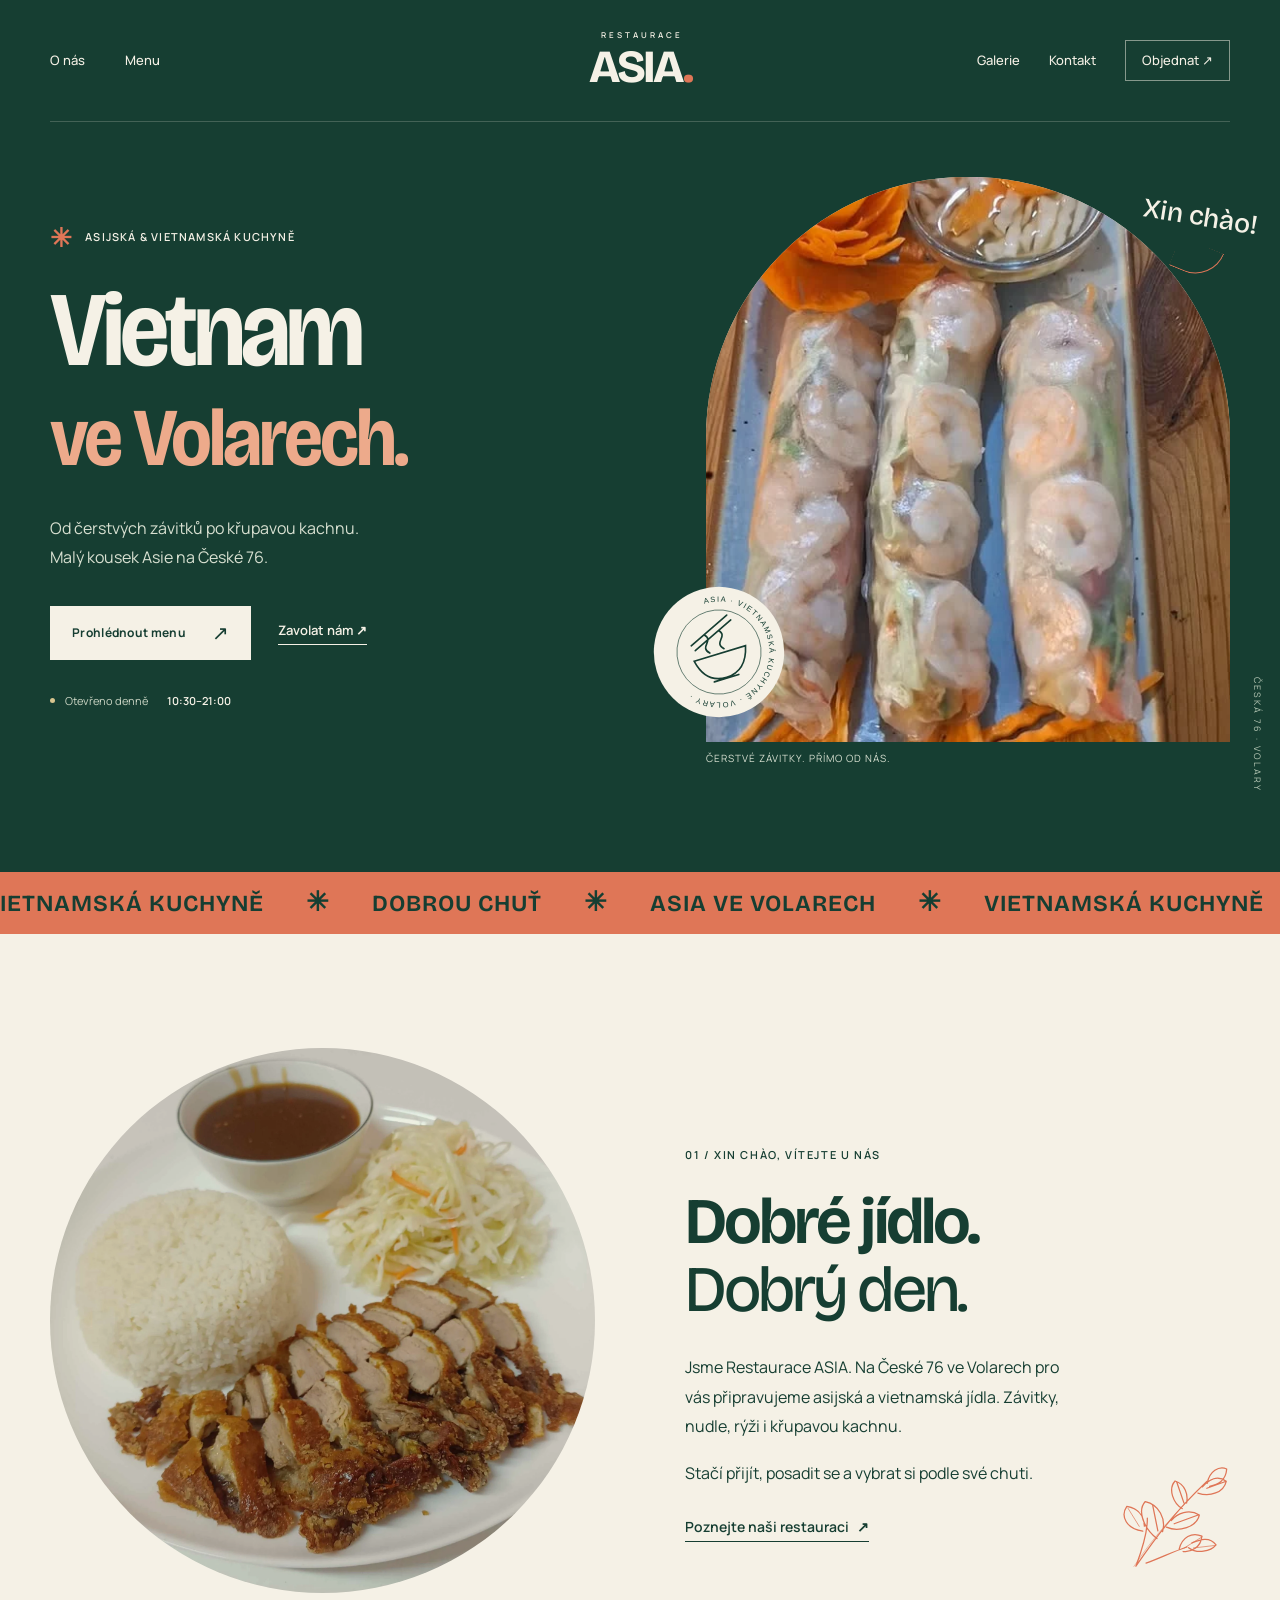
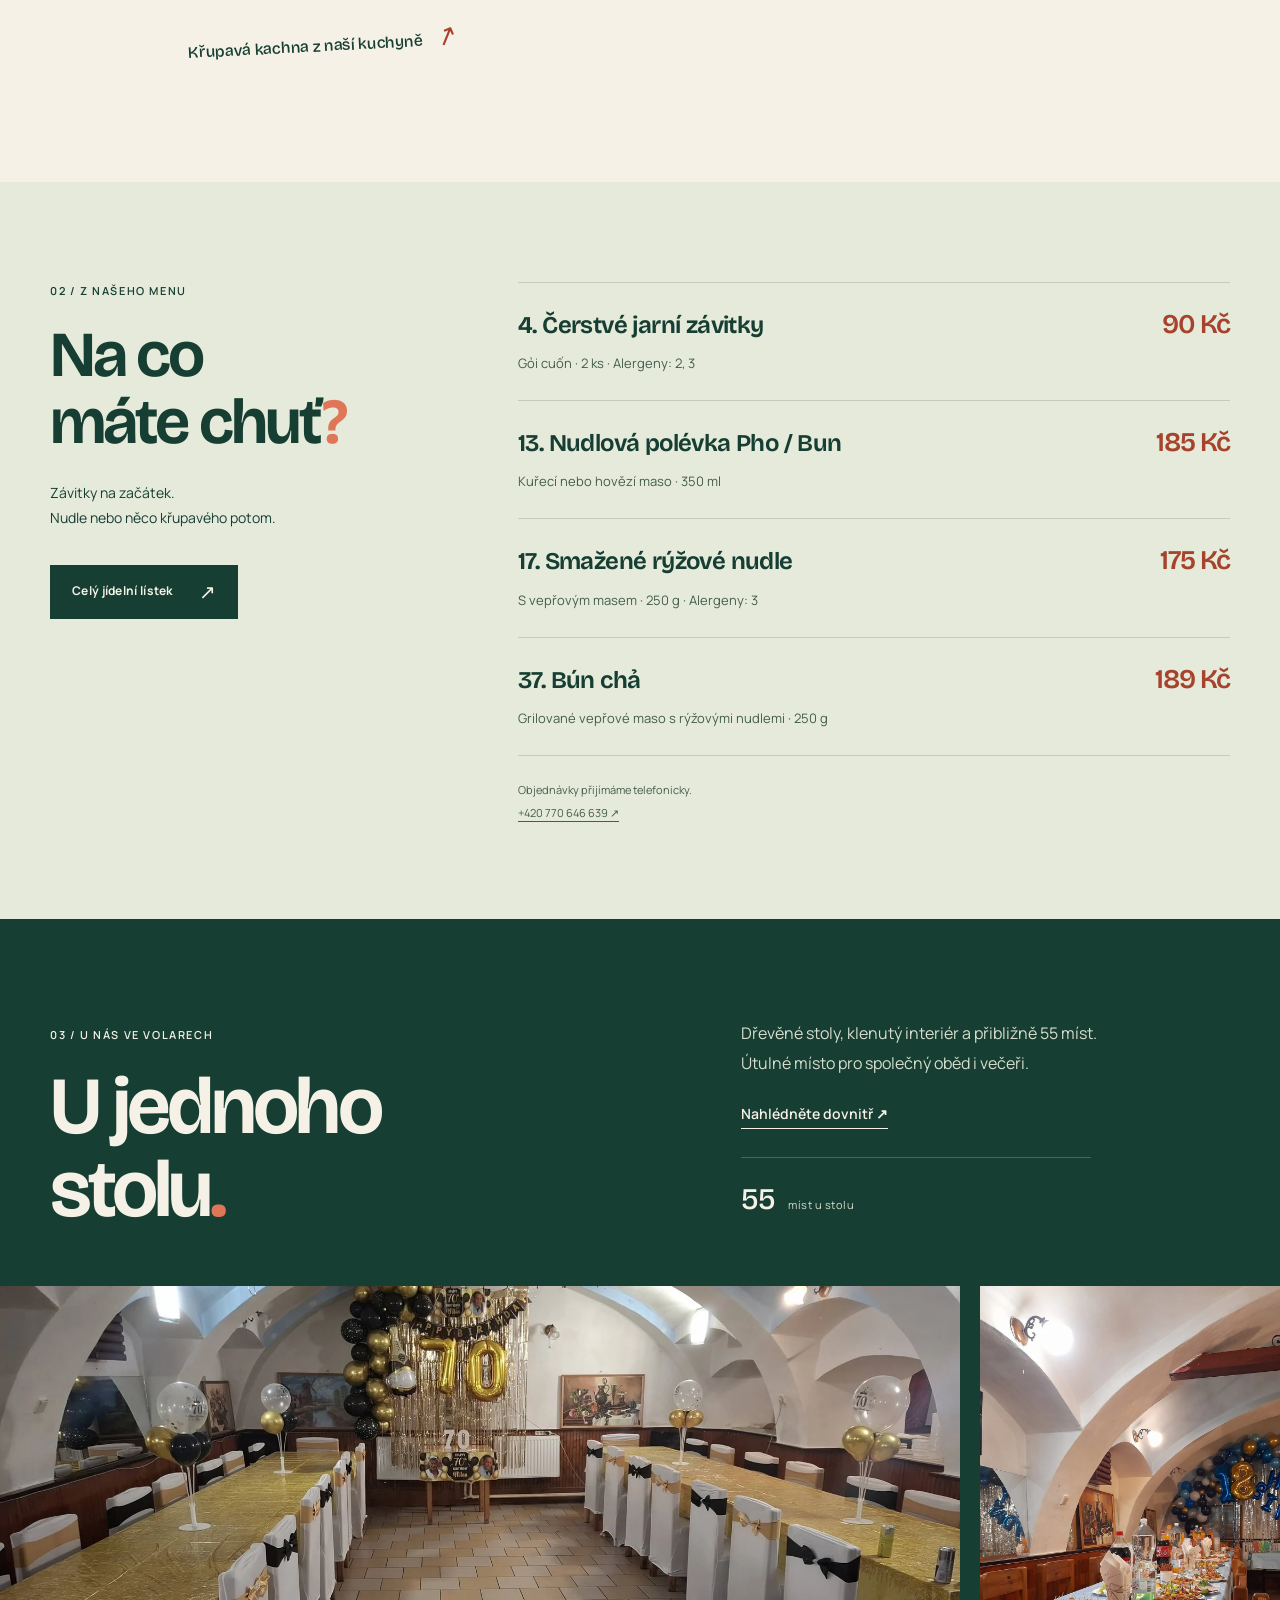
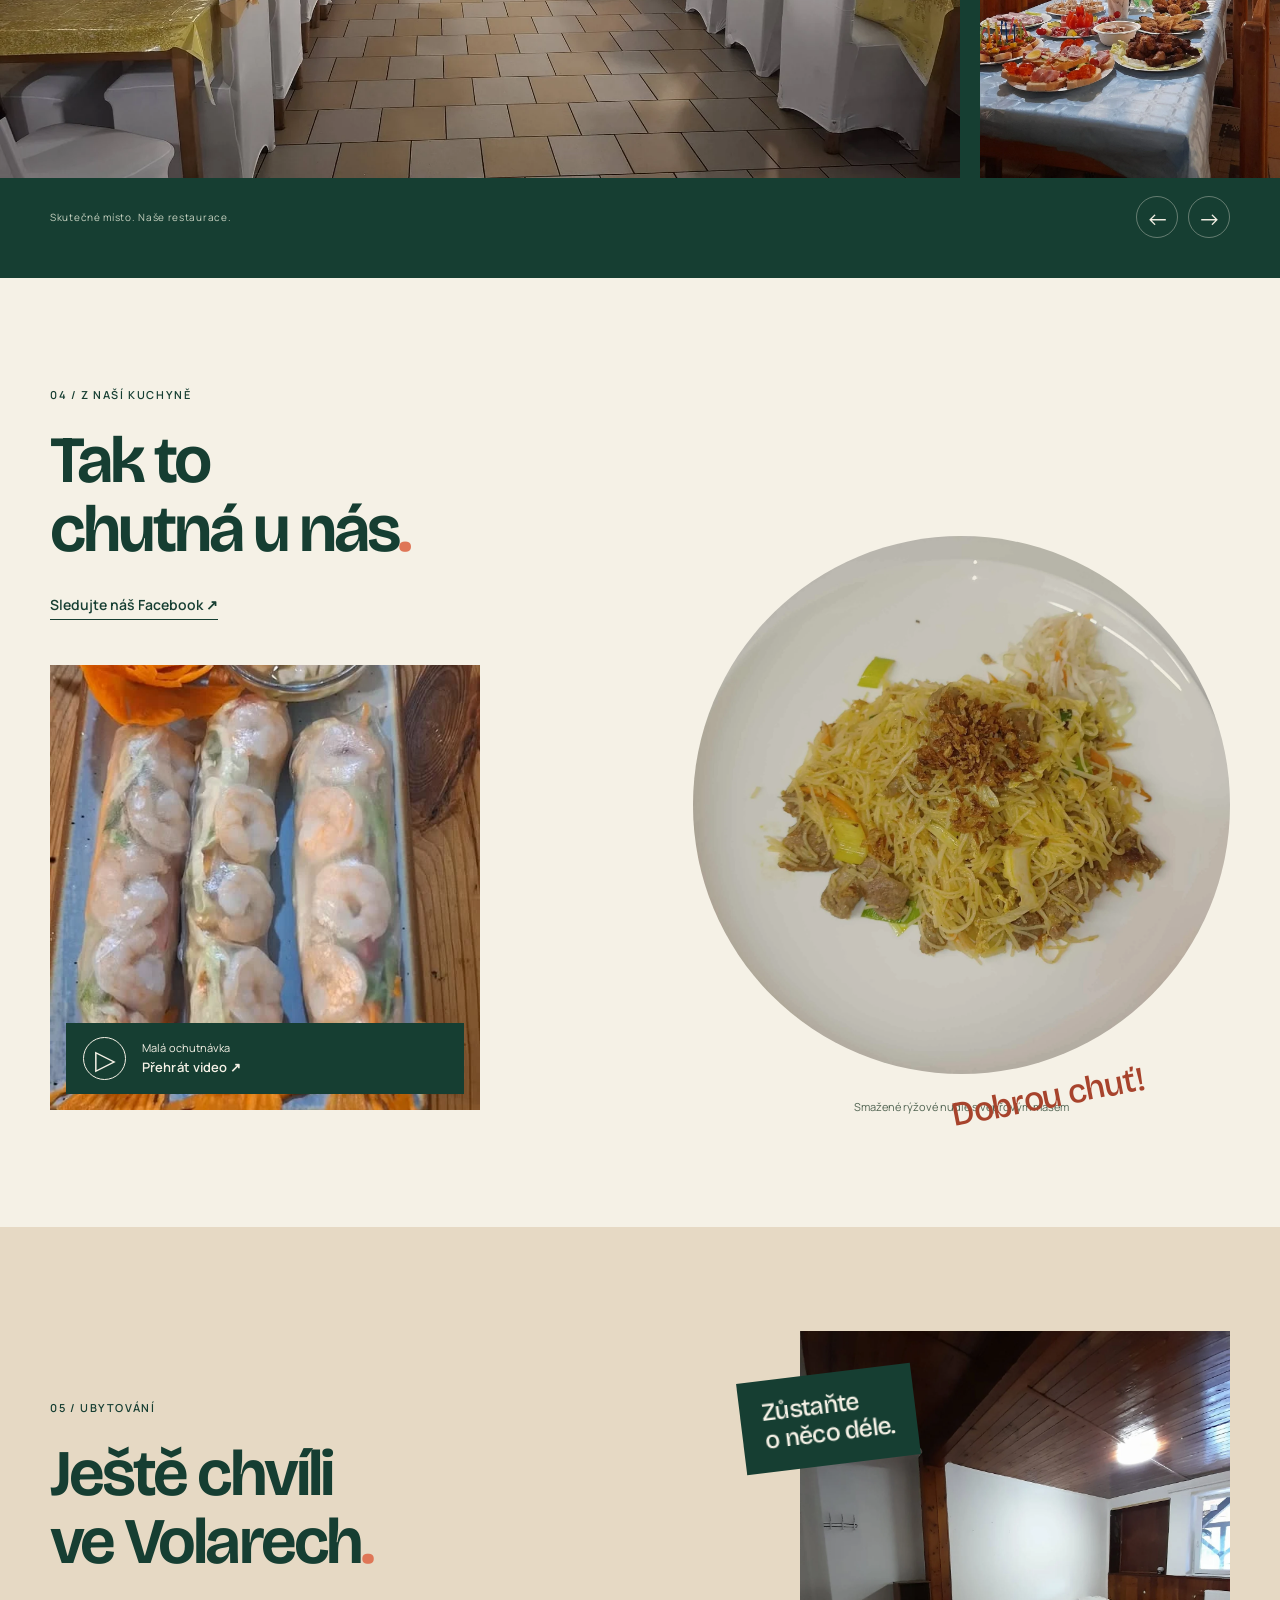
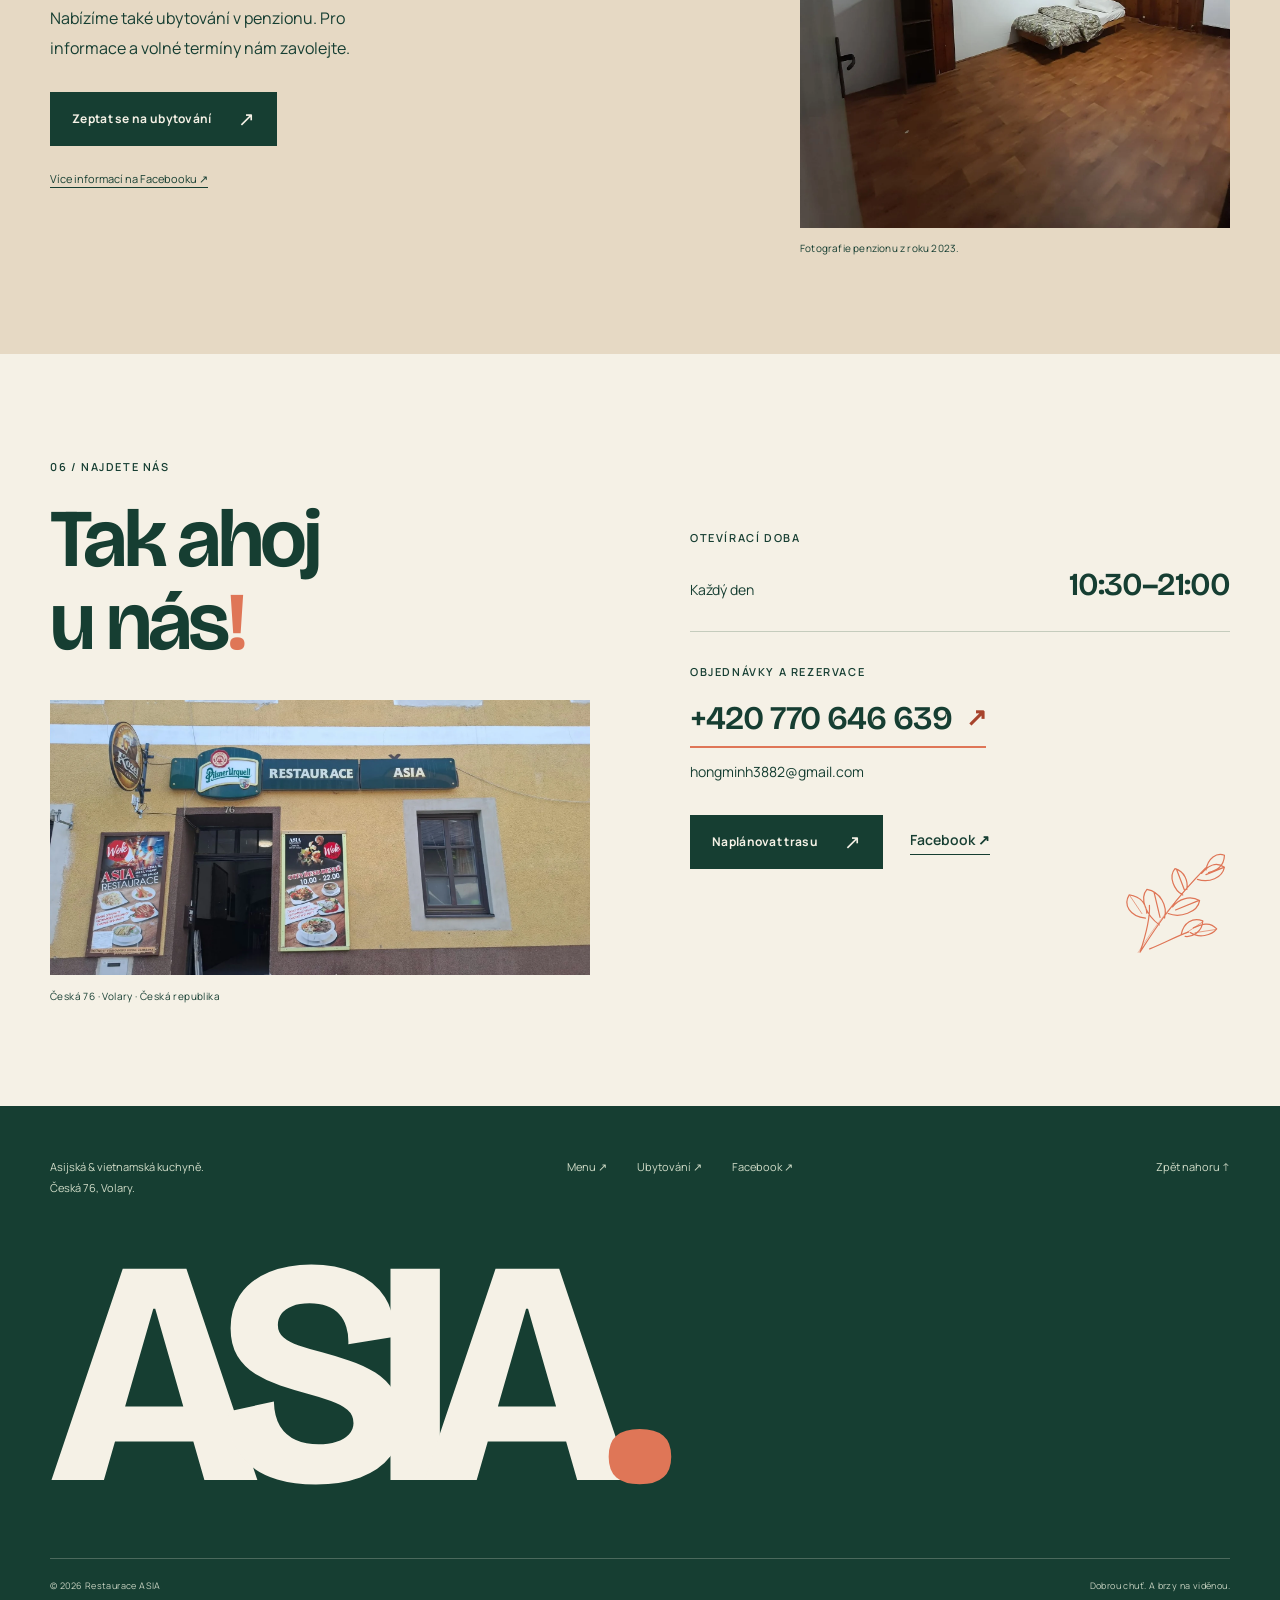
==== commit ec8d2fe3: "Redesign ASIA landing page with expressive typography and real food photography" ====
--- a/index.html
+++ b/index.html
@@ -3,91 +3,58 @@
 <head>
   <meta charset="utf-8">
   <meta name="viewport" content="width=device-width, initial-scale=1">
-  <meta name="theme-color" content="#082e2c">
+  <meta name="theme-color" content="#163e32">
   <title>Restaurace ASIA · Asijská a vietnamská kuchyně ve Volarech</title>
   <meta name="description" content="Restaurace ASIA, Česká 76, Volary. Asijská a vietnamská kuchyně, útulná restaurace a ubytování. Otevřeno denně 10:30–21:00. Telefon +420 770 646 639.">
   <meta property="og:title" content="Restaurace ASIA · Vietnam ve Volarech">
   <meta property="og:description" content="Asijská a vietnamská kuchyně na České 76. Prohlédněte si menu nebo nám zavolejte.">
   <meta property="og:type" content="website">
   <link rel="icon" href="./assets/favicon.svg" type="image/svg+xml">
-  <link rel="preload" href="./fonts/Arsenal-Regular.woff2" as="font" type="font/woff2" crossorigin>
+  <link rel="preload" href="./fonts/Bricolage.woff2" as="font" type="font/woff2" crossorigin>
   <link rel="stylesheet" href="./styles.css">
   <script src="./app.js" defer></script>
   <script type="application/ld+json">{"@context":"https://schema.org","@type":"Restaurant","name":"Restaurace ASIA","telephone":"+420770646639","email":"hongminh3882@gmail.com","address":{"@type":"PostalAddress","streetAddress":"Česká 76","addressLocality":"Volary","addressCountry":"CZ"},"servesCuisine":["Vietnamese","Asian"],"openingHoursSpecification":[{"@type":"OpeningHoursSpecification","dayOfWeek":["Monday","Tuesday","Wednesday","Thursday","Friday","Saturday","Sunday"],"opens":"10:30","closes":"21:00"}],"sameAs":["https://www.facebook.com/ktngh/?locale=cs_CZ"]}</script>
 </head>
-<body>
+<body class="home-page">
   <a class="skip-link" href="#main">Přejít k obsahu</a>
   <header class="site-header frame">
-    <nav class="nav-left" aria-label="Hlavní navigace">
-      <a class="text-link" href="#o-nas">O nás</a>
-      <a class="text-link" href="./menu.html">Menu</a>
-    </nav>
-    <a class="brand" href="./index.html" aria-label="Restaurace ASIA — úvod">
-      <img src="./assets/asia-mark.svg" alt="ASIA" width="296" height="124">
-      <span>RESTAURACE · VOLARY</span>
-    </a>
-    <nav class="nav-right" aria-label="Další navigace">
-      <a class="text-link" href="#galerie">Galerie</a>
-      <a class="text-link" href="#kontakt">Kontakt</a>
-    </nav>
+    <nav class="nav-left" aria-label="Hlavní navigace"><a href="#o-nas">O nás</a><a href="./menu.html">Menu</a></nav>
+    <a class="brand" href="./index.html" aria-label="Restaurace ASIA — úvod"><span class="brand-kicker">RESTAURACE</span><span class="brand-name">ASIA<span class="brand-dot">.</span></span></a>
+    <nav class="nav-right" aria-label="Další navigace"><a href="#galerie">Galerie</a><a href="#kontakt">Kontakt</a><a class="nav-order" href="tel:+420770646639">Objednat <span aria-hidden="true">↗</span></a></nav>
     <button class="nav-toggle" type="button" aria-label="Otevřít navigaci" aria-expanded="false" aria-controls="mobile-nav"><span></span><span></span><span></span></button>
-    <nav id="mobile-nav" class="mobile-nav" aria-label="Navigace na telefonu" hidden>
-      <a href="#o-nas">O nás</a><a href="./menu.html">Menu</a><a href="#galerie">Galerie</a><a href="#ubytovani">Ubytování</a><a href="#kontakt">Kontakt</a><a class="mobile-order" href="tel:+420770646639">Objednat telefonicky ↗</a>
-    </nav>
+    <nav id="mobile-nav" class="mobile-nav" aria-label="Navigace na telefonu" hidden><a href="#o-nas">O nás</a><a href="./menu.html">Menu</a><a href="#galerie">Galerie</a><a href="#ubytovani">Ubytování</a><a href="#kontakt">Kontakt</a><a class="mobile-order" href="tel:+420770646639">Objednat telefonicky ↗</a></nav>
   </header>
   <main id="main">
     <section class="hero frame" aria-labelledby="hero-heading">
-      <div class="hero-title"><h1 id="hero-heading">Vietnam ve<br>Volarech</h1><a class="text-link order-link" href="tel:+420770646639">Objednat telefonicky <span aria-hidden="true">↗</span></a></div>
-      <span class="sticker circle hello" aria-hidden="true">XIN<br>CHÀO!</span>
-      <span class="sticker burst appetite" aria-hidden="true">Dobrou<br>chuť!</span>
-      <span class="sticker oval seats"><strong>55</strong><small>míst u stolu</small></span>
-      <span class="sticker circle asia-seal" aria-hidden="true"><span>ASIA</span><small>VIETNAMSKÁ KUCHYNĚ</small></span>
-      <span class="sticker oval hours"><small>DENNĚ</small><strong>10:30<br>21:00</strong></span>
-      <span class="sticker circle olive bowl-badge" aria-hidden="true"><svg viewBox="0 0 120 120" fill="none" stroke="currentColor" stroke-width="1.6"><path d="M22 63h76c-4 25-17 34-38 34S26 88 22 63Zm18 34h40M30 47l62-23M29 40l63-23M40 53c-8-8 9-10 1-19M56 54c-8-8 9-10 1-19M72 54c-8-8 9-10 1-19"/></svg></span>
+      <div class="hero-copy"><p class="eyebrow"><span class="tiny-flower" aria-hidden="true">✳</span> Asijská &amp; vietnamská kuchyně</p><h1 id="hero-heading">Vietnam<br><span>ve Volarech.</span></h1><p class="hero-description">Od čerstvých závitků po křupavou kachnu.<br>Malý kousek Asie na České 76.</p><div class="hero-actions"><a class="button button-paper" href="./menu.html">Prohlédnout menu <span aria-hidden="true">↗</span></a><a class="text-link" href="tel:+420770646639">Zavolat nám ↗</a></div><div class="hero-hours"><span class="status-dot" aria-hidden="true"></span><span>Otevřeno denně</span><strong>10:30–21:00</strong></div></div>
+      <figure class="hero-art"><div class="hero-photo"><img src="./assets/fresh-rolls.webp" alt="Čerstvé jarní závitky na dřevěném stole Restaurace ASIA" width="720" height="1280" fetchpriority="high"></div><img class="hero-seal" src="./assets/asia-seal.svg" alt="" width="160" height="160" aria-hidden="true"><span class="hero-greeting" aria-hidden="true">Xin chào!</span><figcaption>Čerstvé závitky. Přímo od nás.</figcaption></figure>
+      <span class="hero-side-note" aria-hidden="true">ČESKÁ 76 · VOLARY</span>
     </section>
-    <section class="introduction frame" id="o-nas" aria-labelledby="intro-heading">
-      <div class="intro-copy"><h2 class="eyebrow" id="intro-heading">Xin chào!</h2><p class="statement">Jsme Restaurace ASIA. Ve Volarech pro vás připravujeme asijská a vietnamská jídla — od čerstvých závitků po voňavé nudle. Přijďte si k nám dát něco dobrého.</p><a class="text-link" href="#restaurace">Více o naší restauraci</a></div>
-      <div class="intro-photo"><img src="./assets/crispy-duck.webp" alt="Křupavá kachna s rýží, omáčkou a salátem z Restaurace ASIA" width="1800" height="1800" fetchpriority="high"><span class="sticker circle olive photo-seal" aria-hidden="true"><span>ASIA</span></span><span class="sticker burst photo-burst" aria-hidden="true">U nás<br>ve Volarech</span></div>
+    <div class="taste-ribbon" aria-hidden="true"><div>VIETNAMSKÁ KUCHYNĚ <span>✳</span> DOBROU CHUŤ <span>✳</span> ASIA VE VOLARECH <span>✳</span> VIETNAMSKÁ KUCHYNĚ <span>✳</span> DOBROU CHUŤ <span>✳</span></div></div>
+    <section class="introduction light-surface" id="o-nas" aria-labelledby="intro-heading"><div class="intro-layout frame">
+      <figure class="intro-plate"><img src="./assets/crispy-duck.webp" alt="Křupavá kachna s rýží, omáčkou a salátem z Restaurace ASIA" width="1800" height="1800" loading="lazy"><figcaption>Křupavá kachna z naší kuchyně <span aria-hidden="true">↗</span></figcaption></figure>
+      <div class="intro-copy"><p class="eyebrow">01 / Xin chào, vítejte u nás</p><h2 id="intro-heading">Dobré jídlo.<br><span class="soft-heading">Dobrý den.</span></h2><p>Jsme Restaurace ASIA. Na České 76 ve Volarech pro vás připravujeme asijská a vietnamská jídla. Závitky, nudle, rýži i křupavou kachnu.</p><p>Stačí přijít, posadit se a vybrat si podle své chuti.</p><a class="text-link" href="#restaurace">Poznejte naši restauraci <span aria-hidden="true">↗</span></a><img class="intro-herb" src="./assets/herb-line.svg" alt="" width="210" height="260" aria-hidden="true"></div>
+    </div></section>
+    <section class="menu-preview sage-surface" id="menu" aria-labelledby="menu-heading"><div class="menu-layout frame">
+      <div class="menu-title"><p class="eyebrow">02 / Z našeho menu</p><h2 id="menu-heading">Na co<br>máte chuť<span class="accent-dot">?</span></h2><p>Závitky na začátek.<br>Nudle nebo něco křupavého potom.</p><a class="button button-green" href="./menu.html">Celý jídelní lístek <span aria-hidden="true">↗</span></a></div>
+      <div class="menu-selection"><!-- MENU_PREVIEW_START -->
+<div class="featured-menu"><article class="featured-dish"><div class="dish-heading"><h3>4. Čerstvé jarní závitky</h3><span class="dish-price">90 Kč</span></div><p class="dish-note">Gỏi cuốn · 2 ks · Alergeny: 2, 3</p></article><article class="featured-dish"><div class="dish-heading"><h3>13. Nudlová polévka Pho / Bun</h3><span class="dish-price">185 Kč</span></div><p class="dish-note">Kuřecí nebo hovězí maso · 350 ml</p></article><article class="featured-dish"><div class="dish-heading"><h3>17. Smažené rýžové nudle</h3><span class="dish-price">175 Kč</span></div><p class="dish-note">S vepřovým masem · 250 g · Alergeny: 3</p></article><article class="featured-dish"><div class="dish-heading"><h3>37. Bún chả</h3><span class="dish-price">189 Kč</span></div><p class="dish-note">Grilované vepřové maso s rýžovými nudlemi · 250 g</p></article></div>
+<!-- MENU_PREVIEW_END --><p class="menu-small-note">Objednávky přijímáme telefonicky. <a href="tel:+420770646639">+420 770 646 639 ↗</a></p></div>
+    </div></section>
+    <section class="restaurant" id="restaurace" aria-labelledby="restaurant-heading"><div class="restaurant-copy frame"><div><p class="eyebrow">03 / U nás ve Volarech</p><h2 id="restaurant-heading">U jednoho<br>stolu<span class="accent-dot">.</span></h2></div><div class="restaurant-description"><p>Dřevěné stoly, klenutý interiér a přibližně 55 míst. Útulné místo pro společný oběd i večeři.</p><a class="text-link" href="#galerie">Nahlédněte dovnitř ↗</a><span class="seat-note"><strong>55</strong> míst u stolu</span></div></div>
+      <div class="gallery-strip" id="galerie" role="region" aria-label="Fotografie restaurace — posuňte pro další" tabindex="0">
+        <button class="gallery-image landscape" data-photo="./assets/interior-event.webp" data-caption="Klenutý interiér Restaurace ASIA" aria-label="Zvětšit fotografii interiéru"><img src="./assets/interior-event.webp" alt="Klenutý interiér a dřevěné stoly Restaurace ASIA" width="1800" height="1013" loading="lazy"></button>
+        <button class="gallery-image portrait" data-photo="./assets/table-detail.webp" data-caption="Prostřený stůl pod klenbami Restaurace ASIA" aria-label="Zvětšit fotografii prostřeného stolu"><img src="./assets/table-detail.webp" alt="Prostřený stůl pod klenbami restaurace" width="1350" height="1800" loading="lazy"></button>
+        <button class="gallery-image landscape" data-photo="./assets/interior.webp" data-caption="Dřevěné stoly a klenutý interiér Restaurace ASIA" aria-label="Zvětšit další fotografii interiéru"><img src="./assets/interior.webp" alt="Dřevěné stoly a klenutý interiér Restaurace ASIA" width="1800" height="1350" loading="lazy"></button>
+        <button class="gallery-image portrait" data-photo="./assets/interior-long.webp" data-caption="Společný stůl v Restaurace ASIA" aria-label="Zvětšit fotografii společného stolu"><img src="./assets/interior-long.webp" alt="Dlouhý dřevěný stůl v restauraci" width="1350" height="1800" loading="lazy"></button>
+        <button class="gallery-image landscape" data-photo="./assets/exterior.webp" data-caption="Restaurace ASIA, Česká 76, Volary" aria-label="Zvětšit fotografii vstupu"><img src="./assets/exterior.webp" alt="Vstup do Restaurace ASIA na České 76 ve Volarech" width="1800" height="918" loading="lazy"></button>
+      </div><div class="gallery-controls frame"><span>Skutečné místo. Naše restaurace.</span><div><button type="button" data-gallery-step="-1" aria-label="Předchozí fotografie">←</button><button type="button" data-gallery-step="1" aria-label="Další fotografie">→</button></div></div>
     </section>
-    <section class="menu-preview light-surface" id="menu" aria-labelledby="menu-heading">
-      <div class="frame"><h2 class="eyebrow centered" id="menu-heading">Ochutnejte naši asijskou kuchyni</h2>
-        <!-- MENU_PREVIEW_START -->
-<div class="featured-menu"><article class="featured-dish"><div class="dish-heading"><h3>4. Čerstvé jarní závitky<span class="dish-portion">2 ks</span></h3><span class="dish-price">90 Kč</span></div><p class="dish-note">Gỏi cuốn · 2 ks · Alergeny: 2, 3</p></article><article class="featured-dish"><div class="dish-heading"><h3>13. Nudlová polévka Pho / Bun</h3><span class="dish-price">185 Kč</span></div><p class="dish-note">Kuřecí nebo hovězí maso · 350 ml</p></article><article class="featured-dish"><div class="dish-heading"><h3>17. Smažené rýžové nudle</h3><span class="dish-price">175 Kč</span></div><p class="dish-note">S vepřovým masem · 250 g · Alergeny: 3</p></article><article class="featured-dish"><div class="dish-heading"><h3>37. Bún chả</h3><span class="dish-price">189 Kč</span></div><p class="dish-note">Grilované vepřové maso s rýžovými nudlemi · 250 g</p></article></div>
-<!-- MENU_PREVIEW_END -->
-        <div class="centered menu-more"><a class="text-link" href="./menu.html">Prohlédnout si celé menu</a></div>
-      </div>
-    </section>
-    <section class="restaurant" id="restaurace" aria-labelledby="restaurant-heading">
-      <div class="frame centered restaurant-copy"><h2 class="eyebrow" id="restaurant-heading">U nás ve Volarech</h2><p class="statement">Dřevěné stoly, klenutý interiér a přibližně 55 míst. Útulné místo pro společný oběd i večeři.</p><a class="text-link" href="#galerie">Prohlédnout fotografie</a></div>
-      <div class="gallery-strip" id="galerie" role="region" aria-label="Fotografie restaurace — posuňte pro další" tabindex="0">
-        <button class="gallery-image portrait" data-photo="./assets/table-detail.webp" data-caption="Prostřený stůl pod klenbami Restaurace ASIA" aria-label="Zvětšit fotografii prostřeného stolu"><img src="./assets/table-detail.webp" alt="Prostřený stůl pod klenbami restaurace" width="1350" height="1800" loading="lazy"></button>
-        <button class="gallery-image landscape" data-photo="./assets/interior.webp" data-caption="Dřevěné stoly a klenutý interiér Restaurace ASIA" aria-label="Zvětšit fotografii interiéru"><img src="./assets/interior.webp" alt="Dřevěné stoly a klenutý interiér Restaurace ASIA" width="1800" height="1350" loading="lazy"></button>
-        <button class="gallery-image portrait" data-photo="./assets/interior-long.webp" data-caption="Společný stůl v Restaurace ASIA" aria-label="Zvětšit fotografii společného stolu"><img src="./assets/interior-long.webp" alt="Dlouhý dřevěný stůl v restauraci" width="1350" height="1800" loading="lazy"></button>
-        <button class="gallery-image landscape" data-photo="./assets/interior-event.webp" data-caption="Restaurace připravená pro společné setkání" aria-label="Zvětšit fotografii restaurace"><img src="./assets/interior-event.webp" alt="Restaurace připravená pro společné setkání" width="1800" height="1013" loading="lazy"></button>
-        <button class="gallery-image landscape" data-photo="./assets/exterior.webp" data-caption="Restaurace ASIA, Česká 76, Volary" aria-label="Zvětšit fotografii vstupu"><img src="./assets/exterior.webp" alt="Vstup do Restaurace ASIA na České 76 ve Volarech" width="1800" height="918" loading="lazy"></button>
-      </div>
-      <div class="gallery-controls frame"><span>Restaurace ASIA v obrazech</span><div><button type="button" data-gallery-step="-1" aria-label="Předchozí fotografie">←</button><button type="button" data-gallery-step="1" aria-label="Další fotografie">→</button></div></div>
-    </section>
-    <section class="social-section frame" aria-labelledby="social-heading">
-      <div class="centered"><h2 id="social-heading">Sledujte náš Facebook</h2><a class="text-link" href="https://www.facebook.com/ktngh/?locale=cs_CZ" target="_blank" rel="noopener noreferrer">Restaurace ASIA ↗</a></div>
-      <div class="food-collage">
-        <div class="social-photo rolls"><img src="./assets/fresh-rolls.webp" alt="Čerstvé jarní závitky z videa Restaurace ASIA" width="720" height="1280" loading="lazy"><button type="button" class="video-button" data-video aria-label="Přehrát video čerstvých jarních závitků"><span aria-hidden="true">▷</span> Přehrát video</button><noscript><a class="video-fallback" href="https://www.facebook.com/reel/1451673733369815/" target="_blank" rel="noopener noreferrer">Video na Facebooku ↗</a></noscript></div>
-        <div class="social-photo noodles"><img src="./assets/rice-noodles.webp" alt="Smažené rýžové nudle s vepřovým masem a zeleninou" width="1800" height="1800" loading="lazy"><span class="sticker circle food-sticker" aria-hidden="true">Dobrou<br>chuť!</span></div>
-        <span class="sticker circle cream collage-seal" aria-hidden="true"><span>ASIA</span><small>ČESKÁ 76 · VOLARY</small></span>
-      </div>
-    </section>
-    <section class="accommodation warm-surface" id="ubytovani" aria-labelledby="stay-heading">
-      <div class="stay-layout frame"><figure class="stay-photo"><img src="./assets/room.webp" alt="Pokoj penzionu s dřevěným stropem a podlahou" width="1350" height="1800" loading="lazy"><figcaption>Fotografie penzionu z roku 2023.</figcaption><span class="sticker burst stay-badge" aria-hidden="true">Zůstaňte<br>o něco déle</span></figure><div class="stay-copy"><p class="eyebrow">Ubytování</p><h2 id="stay-heading">Také místo<br>na přenocování.</h2><p>Nabízíme také ubytování v penzionu ve Volarech. Pro informace a volné termíny nám zavolejte.</p><a class="text-link" href="tel:+420770646639">Zeptat se na ubytování ↗</a><a class="stay-post" href="https://www.facebook.com/100054307909398/posts/1458449992641917/" target="_blank" rel="noopener noreferrer">Více informací na Facebooku</a></div></div>
-    </section>
-    <section class="contact-section frame" id="kontakt" aria-labelledby="contact-heading">
-      <img class="contact-photo facade" src="./assets/exterior.webp" alt="Místo, kde nás najdete: Restaurace ASIA, Česká 76, Volary" width="1800" height="918" loading="lazy">
-      <img class="contact-photo table" src="./assets/shared-table.webp" alt="Jídla připravená ke společnému obědu v ASIA" width="1800" height="1567" loading="lazy">
-      <div class="contact-panel"><h2 id="contact-heading">Najdete nás</h2><address>Česká 76<br>Volary, Česká republika<br><a class="text-link" href="https://www.google.com/maps/dir/?api=1&amp;destination=Restaurace+ASIA,+Česká+76,+Volary,+Czechia" target="_blank" rel="noopener noreferrer">Trasa ↗</a></address><div class="contact-details"><p>Po–Ne &nbsp; 10:30–21:00</p><p><a href="tel:+420770646639">+420 770 646 639</a></p><p><a href="mailto:hongminh3882@gmail.com">hongminh3882@gmail.com</a></p></div><div class="contact-links"><a class="text-link" href="tel:+420770646639">Zavolat a objednat</a><a class="text-link" href="https://www.facebook.com/ktngh/?locale=cs_CZ" target="_blank" rel="noopener noreferrer">Facebook ↗</a></div><span class="sticker circle cream contact-seal" aria-hidden="true"><span>ASIA</span><small>ČESKÁ 76 · VOLARY</small></span><span class="sticker oval contact-hours" aria-hidden="true">Každý<br>den</span></div>
-      <img class="contact-photo salad" src="./assets/beef-salad.webp" alt="Jedno z jídel z fotografie restaurace" width="1694" height="1800" loading="lazy">
-      <span class="sticker circle olive contact-asia" aria-hidden="true">ASIA</span><span class="sticker burst contact-greeting" aria-hidden="true">Těšíme se<br>na vás!</span>
-    </section>
+    <section class="social-section light-surface" aria-labelledby="social-heading"><div class="social-layout frame"><div class="social-heading"><p class="eyebrow">04 / Z naší kuchyně</p><h2 id="social-heading">Tak to<br>chutná u nás<span class="accent-dot">.</span></h2><a class="text-link" href="https://www.facebook.com/ktngh/?locale=cs_CZ" target="_blank" rel="noopener noreferrer">Sledujte náš Facebook ↗</a></div><figure class="social-noodles"><img src="./assets/rice-noodles.webp" alt="Smažené rýžové nudle s vepřovým masem a zeleninou" width="1800" height="1800" loading="lazy"><figcaption>Smažené rýžové nudle s vepřovým masem</figcaption></figure><div class="social-video"><img src="./assets/fresh-rolls.webp" alt="Detail čerstvých jarních závitků z videa restaurace" width="720" height="1280" loading="lazy"><button type="button" class="video-button" data-video aria-label="Přehrát video čerstvých jarních závitků"><span class="play-icon" aria-hidden="true">▷</span><span>Malá ochutnávka<br><strong>Přehrát video ↗</strong></span></button><noscript><a class="video-fallback" href="https://www.facebook.com/reel/1451673733369815/" target="_blank" rel="noopener noreferrer">Video na Facebooku ↗</a></noscript></div><span class="social-caption" aria-hidden="true">Dobrou chuť!</span></div></section>
+    <section class="accommodation warm-surface" id="ubytovani" aria-labelledby="stay-heading"><div class="stay-layout frame"><div class="stay-copy"><p class="eyebrow">05 / Ubytování</p><h2 id="stay-heading">Ještě chvíli<br>ve Volarech<span class="accent-dot">.</span></h2><p>Nabízíme také ubytování v penzionu. Pro informace a volné termíny nám zavolejte.</p><a class="button button-green" href="tel:+420770646639">Zeptat se na ubytování <span aria-hidden="true">↗</span></a><a class="stay-post" href="https://www.facebook.com/100054307909398/posts/1458449992641917/" target="_blank" rel="noopener noreferrer">Více informací na Facebooku ↗</a></div><figure class="stay-photo"><img src="./assets/room.webp" alt="Pokoj penzionu s dřevěným stropem a podlahou" width="1350" height="1800" loading="lazy"><figcaption>Fotografie penzionu z roku 2023.</figcaption><span class="stay-annotation" aria-hidden="true">Zůstaňte<br>o něco déle.</span></figure></div></section>
+    <section class="contact-section light-surface" id="kontakt" aria-labelledby="contact-heading"><div class="contact-layout frame"><div class="contact-place"><p class="eyebrow">06 / Najdete nás</p><h2 id="contact-heading">Tak ahoj<br>u nás<span class="accent-dot">!</span></h2><figure><img src="./assets/exterior.webp" alt="Restaurace ASIA na České 76 ve Volarech" width="1800" height="918" loading="lazy"><figcaption>Česká 76 · Volary · Česká republika</figcaption></figure></div><div class="contact-details"><p class="eyebrow">Otevírací doba</p><p class="opening-hours"><span>Každý den</span><strong>10:30–21:00</strong></p><p class="eyebrow contact-order-label">Objednávky a rezervace</p><a class="contact-phone" href="tel:+420770646639">+420 770 646 639 <span aria-hidden="true">↗</span></a><a class="contact-email" href="mailto:hongminh3882@gmail.com">hongminh3882@gmail.com</a><div class="contact-links"><a class="button button-green" href="https://www.google.com/maps/dir/?api=1&amp;destination=Restaurace+ASIA,+Česká+76,+Volary,+Czechia" target="_blank" rel="noopener noreferrer">Naplánovat trasu <span aria-hidden="true">↗</span></a><a class="text-link" href="https://www.facebook.com/ktngh/?locale=cs_CZ" target="_blank" rel="noopener noreferrer">Facebook ↗</a></div><img class="contact-herb" src="./assets/herb-line.svg" alt="" width="210" height="260" aria-hidden="true"></div></div></section>
   </main>
-  <footer class="site-footer frame"><div><a class="text-link" href="https://www.facebook.com/ktngh/?locale=cs_CZ" target="_blank" rel="noopener noreferrer">Facebook ↗</a><a class="text-link" href="./menu.html">Menu</a><a class="text-link" href="#ubytovani">Ubytování</a></div><p>© <span data-year>2026</span> Restaurace ASIA · Volary</p></footer>
+  <footer class="site-footer"><div class="frame"><div class="footer-top"><p>Asijská &amp; vietnamská kuchyně.<br>Česká 76, Volary.</p><nav aria-label="Navigace v zápatí"><a href="./menu.html">Menu ↗</a><a href="#ubytovani">Ubytování ↗</a><a href="https://www.facebook.com/ktngh/?locale=cs_CZ" target="_blank" rel="noopener noreferrer">Facebook ↗</a></nav><a class="footer-top-link" href="#main">Zpět nahoru ↑</a></div><div class="footer-wordmark" aria-hidden="true">ASIA<span>.</span></div><div class="footer-bottom"><p>© <span data-year>2026</span> Restaurace ASIA</p><p>Dobrou chuť. A brzy na viděnou.</p></div></div></footer>
   <dialog class="photo-dialog" aria-labelledby="viewer-caption"><button class="dialog-close" aria-label="Zavřít fotografii" type="button">✕</button><figure><img class="viewer-photo" alt=""><figcaption id="viewer-caption"></figcaption></figure><div class="viewer-controls"><button data-viewer-step="-1" type="button" aria-label="Předchozí fotografie">←</button><span class="viewer-count" aria-live="polite"></span><button data-viewer-step="1" type="button" aria-label="Další fotografie">→</button></div></dialog>
   <dialog class="video-dialog" aria-labelledby="video-heading"><button class="dialog-close" aria-label="Zavřít video" type="button">✕</button><h2 id="video-heading">Čerstvé závitky u nás v ASIA</h2><div class="video-embed"></div><p><a class="text-link" href="https://www.facebook.com/reel/1451673733369815/" target="_blank" rel="noopener noreferrer">Otevřít video na Facebooku ↗</a></p></dialog>
 </body>
--- a/styles.css
+++ b/styles.css
@@ -1,33 +1,329 @@
-@font-face{font-family:Arsenal;src:url('./fonts/Arsenal-Regular.woff2') format('woff2');font-weight:400;font-style:normal;font-display:swap}
-@font-face{font-family:Arsenal;src:url('./fonts/Arsenal-Bold.woff2') format('woff2');font-weight:700;font-style:normal;font-display:swap}
-@font-face{font-family:Arsenal;src:url('./fonts/Arsenal-Italic.woff2') format('woff2');font-weight:400;font-style:italic;font-display:swap}
-@font-face{font-family:Arsenal;src:url('./fonts/Arsenal-BoldItalic.woff2') format('woff2');font-weight:700;font-style:italic;font-display:swap}
-:root{--green:#082e2c;--paper:#eeece5;--coral:#ff624d;--orange:#f39710;--olive:#596946;--wood:#e7decd;--width:1024px;--gutter:24px}
-*,*::before,*::after{box-sizing:border-box}html{scroll-behavior:smooth;scroll-padding-top:24px}body{margin:0;background:var(--green);color:var(--paper);font-family:Arsenal,Arial,sans-serif;font-size:22px;line-height:1.45;-webkit-font-smoothing:antialiased}body.modal-open{overflow:hidden}button,a{-webkit-tap-highlight-color:transparent}button,input{font:inherit}button{color:inherit;cursor:pointer}a{color:inherit}img{display:block;max-width:100%;height:auto}h1,h2,h3,p,figure{margin:0}h1,h2,h3{font-weight:400}button{border:0;background:none}::selection{background:var(--coral);color:var(--green)}:focus-visible{outline:2px solid var(--coral);outline-offset:6px}a,button{touch-action:manipulation}.frame{width:min(var(--width),calc(100% - var(--gutter)*2));margin-inline:auto}.centered{text-align:center}.text-link{color:var(--coral);text-decoration:underline;text-decoration-thickness:2px;text-underline-offset:5px;transition:color .2s,text-underline-offset .2s}.text-link:hover{color:var(--orange);text-underline-offset:9px}.skip-link{position:fixed;top:-100px;left:12px;z-index:20;background:var(--paper);color:var(--green);padding:10px 18px}.skip-link:focus{top:12px}.eyebrow{text-transform:uppercase;font-size:18px;font-weight:400;line-height:1.4}.statement{font-size:40px;line-height:1.24;letter-spacing:-.35px}.light-surface{background:var(--paper);color:var(--green)}.warm-surface{background:var(--wood);color:var(--green)}.light-surface .text-link,.warm-surface .text-link{color:#aa3928}.light-surface .text-link:hover,.warm-surface .text-link:hover{color:var(--green)}
-/* Flanking navigation and a thin, independently drawn ASIA wordmark. */
-.site-header{position:relative;display:grid;grid-template-columns:1fr 270px 1fr;gap:35px;min-height:212px;padding-top:37px;align-items:start}.brand{display:block;text-align:center;text-decoration:none}.brand img{width:270px;height:113px;object-fit:contain}.brand span{display:block;font-family:Arial,sans-serif;font-size:11px;letter-spacing:4px;margin-top:13px}.nav-left,.nav-right{display:flex;justify-content:space-between;align-items:center;gap:20px;padding-top:0;font-size:22px}.nav-left{padding-right:42px;justify-content:flex-start;gap:105px}.nav-right{padding-left:108px;font-size:22px}.nav-toggle,.mobile-nav{display:none}.mobile-nav[hidden]{display:none}
-/* The reference's typographic hero and scattered badges. */
-.hero{position:relative;min-height:620px}.hero-title{position:absolute;top:79px;left:25%;width:50%;text-align:center}.hero h1{font-size:66px;line-height:1.27;letter-spacing:-1px}.order-link{display:inline-block;margin-top:25px;font-size:21px}.order-link span{display:inline-block;transition:transform .2s}.order-link:hover span{transform:translate(3px,-3px)}.sticker{position:absolute;display:flex;align-items:center;justify-content:center;flex-direction:column;text-align:center;color:var(--green);z-index:2;line-height:1.05;pointer-events:none;font-weight:400}.circle{border-radius:50%;width:160px;height:160px;background:var(--orange)}.oval{border-radius:50%;width:110px;height:146px;background:var(--orange)}.burst{width:195px;height:146px;background:var(--coral);color:var(--paper);clip-path:polygon(50% 0,60% 11%,74% 4%,78% 20%,93% 20%,91% 37%,100% 50%,89% 61%,93% 79%,77% 81%,73% 96%,59% 89%,50% 100%,40% 88%,24% 96%,21% 80%,6% 80%,9% 63%,0 50%,11% 38%,6% 21%,23% 20%,26% 4%,40% 12%)}.olive{background:var(--olive);color:var(--green)}.cream{background:var(--paper);color:var(--green)}.sticker small{font-size:11px;letter-spacing:1.2px;line-height:1.5}.hello{left:0;top:-48px;font-family:Arial,sans-serif;font-size:37px;line-height:1;letter-spacing:-2px;transform:rotate(18deg);font-weight:300}.appetite{left:-47px;top:199px;font-size:26px;transform:rotate(-24deg)}.seats{left:211px;top:318px;background:var(--paper);transform:rotate(20deg)}.seats strong{font-size:56px;font-weight:400}.seats small{font-size:12px;letter-spacing:0}.asia-seal{right:-56px;top:-5px;background:var(--paper);width:154px;height:154px;transform:rotate(17deg)}.asia-seal>span{font-family:Arial,sans-serif;font-size:39px;font-weight:300;letter-spacing:2px}.asia-seal small{font-size:9px;letter-spacing:.5px;margin-top:12px}.hours{right:16px;top:200px;transform:rotate(-18deg);width:116px;height:148px}.hours strong{font-weight:400;font-size:30px;margin-top:8px;line-height:1.1}.bowl-badge{left:623px;top:306px;width:181px;height:181px;transform:rotate(-12deg)}.bowl-badge svg{width:126px;height:126px}
-/* Wide text / tall real food photograph, with imagery first on mobile. */
-.introduction{display:grid;grid-template-columns:1fr 1fr;gap:80px;padding-bottom:170px;align-items:start}.intro-copy{padding-top:96px}.intro-copy .statement{margin-top:32px}.intro-copy>.text-link{display:inline-block;margin-top:42px}.intro-photo{position:relative;height:695px}.intro-photo>img{width:100%;height:100%;object-fit:cover;object-position:54% 55%}.photo-seal{right:-55px;top:-29px;width:163px;height:163px;transform:rotate(23deg)}.photo-seal span{font-family:Arial,sans-serif;font-size:44px;font-weight:300;letter-spacing:5px}.photo-burst{left:-114px;bottom:14px;transform:rotate(-23deg);font-size:24px}
-/* A readable restaurant menu: flowing rows, never product cards. */
-.menu-preview{padding:68px 0 64px}.featured-menu{margin-top:56px}.featured-dish{margin-bottom:48px}.featured-dish:last-child{margin-bottom:0}.dish-heading{display:flex;align-items:baseline;justify-content:space-between;gap:24px}.dish-heading h3{font-weight:700;font-size:24px;line-height:1.4;text-transform:uppercase}.dish-price{white-space:nowrap;font-size:24px;font-weight:700;font-style:italic}.featured-dish .dish-note{font-style:italic;font-size:24px;margin-top:12px;line-height:1.45}.dish-portion{display:inline-flex;background:var(--orange);clip-path:polygon(50% 0,65% 13%,83% 4%,88% 25%,100% 35%,92% 51%,100% 70%,80% 76%,75% 97%,55% 91%,39% 100%,27% 82%,7% 85%,11% 62%,0 48%,16% 33%,11% 15%,34% 17%);align-items:center;justify-content:center;min-width:72px;height:45px;font-size:18px;font-weight:400;transform:rotate(-9deg);vertical-align:middle;margin-left:12px;text-transform:none}.menu-more{margin-top:58px;font-size:24px}.menu-preview .eyebrow{margin-bottom:4px}
-/* An edge-to-edge strip whose photography supplies the colour. */
-.restaurant-copy{padding-top:120px;padding-bottom:98px}.restaurant-copy .statement{max-width:975px;margin:34px auto 26px}.gallery-strip{display:flex;gap:22px;width:100%;overflow-x:auto;overscroll-behavior-inline:contain;scrollbar-width:none;scroll-snap-type:x proximity}.gallery-strip::-webkit-scrollbar{display:none}.gallery-image{padding:0;display:block;flex:none;height:510px;scroll-snap-align:center;overflow:hidden;text-align:left}.gallery-image.portrait{width:270px}.gallery-image.landscape{width:690px}.gallery-image img{width:100%;height:100%;object-fit:cover;transition:transform .45s}.gallery-image:hover img{transform:scale(1.025)}.gallery-image:focus-visible{outline-offset:-5px}.gallery-controls{display:flex;align-items:center;justify-content:space-between;margin-top:20px;font-size:16px;color:#bebfb1}.gallery-controls>div{display:flex;gap:16px}.gallery-controls button{padding:3px 10px;font-size:30px;line-height:1.1;color:var(--coral);transition:transform .2s}.gallery-controls button:hover{transform:translateX(3px);color:var(--orange)}
-.social-section{padding-top:122px;padding-bottom:94px}.social-section h2{font-size:40px;line-height:1.25;margin-bottom:11px}.food-collage{position:relative;min-height:661px;margin-top:65px}.social-photo{position:absolute}.social-photo>img{width:100%;height:100%;object-fit:cover}.rolls{left:0;top:0;width:380px;height:535px}.rolls>img{object-position:center}.noodles{left:535px;top:96px;width:370px;height:460px}.noodles>img{object-position:center}.food-sticker{right:-65px;top:-86px;width:165px;height:165px;transform:rotate(20deg);font-size:33px;background:var(--orange)}.collage-seal{left:260px;top:444px;width:153px;height:153px;transform:rotate(-13deg)}.collage-seal>span,.contact-seal>span{font-family:Arial,sans-serif;font-size:39px;font-weight:300;letter-spacing:2px}.collage-seal small,.contact-seal small{font-size:10px;margin-top:12px;letter-spacing:.7px}.video-button{position:absolute;bottom:18px;left:22px;right:22px;display:flex;align-items:center;justify-content:center;gap:10px;padding:9px 16px;background:var(--green);color:var(--paper);border:1px solid var(--paper);font-size:20px;transition:background .2s,color .2s}.video-button>span{font-size:30px;line-height:1}.video-button:hover{background:var(--coral);color:var(--green)}.video-fallback{position:absolute;bottom:65px;left:22px;background:var(--green);padding:8px;font-size:17px}
-/* ASIA's own hospitality service, in the warmth of its real room materials. */
-.accommodation{padding:100px 0 91px}.stay-layout{display:grid;grid-template-columns:390px 1fr;gap:115px;align-items:center}.stay-photo{position:relative}.stay-photo>img{width:100%;height:465px;object-fit:cover}.stay-photo figcaption{font-size:14px;margin-top:10px;color:#5c6659}.stay-badge{right:-82px;bottom:33px;font-size:22px;transform:rotate(-16deg);width:175px;height:134px}.stay-copy .eyebrow{margin-bottom:27px}.stay-copy h2{font-size:50px;line-height:1.1;letter-spacing:-.5px}.stay-copy>p:not(.eyebrow){font-size:23px;line-height:1.45;max-width:450px;margin:28px 0}.stay-copy>.text-link{display:inline-block}.stay-post{display:block;font-size:16px;text-underline-offset:4px;margin-top:23px;color:#4e6355}.stay-post:hover{color:var(--green)}
-/* The outlined contact panel overlaps images, as in the blueprint. */
-.contact-section{position:relative;min-height:1175px;margin-top:90px}.contact-photo{position:absolute;object-fit:cover}.facade{left:0;top:0;width:380px;height:270px;object-position:center}.table{left:535px;top:95px;width:370px;height:370px}.contact-panel{position:absolute;top:250px;left:calc(50% - 224px);width:448px;min-height:562px;border:1px solid var(--paper);background:var(--green);text-align:center;padding:38px 28px 42px;z-index:2}.contact-panel h2{font-size:40px;line-height:1.25;margin-bottom:45px}.contact-panel address{font-style:normal;font-size:24px;line-height:1.45}.contact-details{margin-top:34px;font-size:24px;line-height:1.45}.contact-details a{text-decoration:none}.contact-details a:hover{color:var(--coral)}.contact-links{display:flex;flex-direction:column;gap:6px;margin-top:30px;font-size:24px}.contact-seal{left:-75px;top:-64px;width:153px;height:153px;transform:rotate(-17deg)}.contact-hours{bottom:30px;left:-94px;transform:rotate(-17deg);font-size:32px;width:110px;height:142px}.salad{right:0;top:679px;width:350px;height:350px}.contact-asia{left:21px;top:876px;width:180px;height:180px;font-family:Arial,sans-serif;font-size:42px;font-weight:300;letter-spacing:4px;transform:rotate(22deg)}.contact-greeting{top:921px;left:272px;width:202px;height:146px;font-size:25px;transform:rotate(-21deg)}
-.site-footer{padding:35px 0 80px;display:flex;flex-direction:column;align-items:center;gap:45px;text-align:center}.site-footer>div{display:flex;gap:37px;font-size:21px}.site-footer>p{font-size:15px;color:#b7c1b3}
+@font-face{font-family:Bricolage;src:url('./fonts/Bricolage.woff2') format('woff2');font-weight:200 800;font-stretch:75% 100%;font-style:normal;font-display:swap}
+@font-face{font-family:Manrope;src:url('./fonts/body-400.woff2') format('woff2');font-weight:400;font-display:swap}
+@font-face{font-family:Manrope;src:url('./fonts/body-500.woff2') format('woff2');font-weight:500;font-display:swap}
+@font-face{font-family:Manrope;src:url('./fonts/body-600.woff2') format('woff2');font-weight:600;font-display:swap}
+@font-face{font-family:Manrope;src:url('./fonts/body-700.woff2') format('woff2');font-weight:700;font-display:swap}
+:root{--green:#163e32;--paper:#f5f1e6;--sage:#e5eadb;--coral:#df7657;--rust:#a7432c;--wood:#e6d9c4;--line:#c5ccbd;--width:1180px;--gutter:40px}
+*,*::before,*::after{box-sizing:border-box}
+html{scroll-behavior:smooth;scroll-padding-top:22px}
+body{margin:0;background:var(--paper);color:var(--green);font-family:Manrope,Arial,sans-serif;font-size:17px;line-height:1.75;-webkit-font-smoothing:antialiased}
+body.home-page{background:var(--green);color:var(--paper)}
+body.modal-open{overflow:hidden}
+h1,h2,h3,p,figure{margin:0}
+h1,h2,h3{font-family:Bricolage,Arial,sans-serif;font-weight:650;line-height:1.08;letter-spacing:-.045em}
+a{color:inherit;text-decoration:none}button{font:inherit;color:inherit;border:0;background:none;cursor:pointer}
+button,a{-webkit-tap-highlight-color:transparent;touch-action:manipulation}
+img{display:block;max-width:100%;height:auto}
+::selection{background:var(--coral);color:var(--green)}
+:focus-visible{outline:2px solid var(--coral);outline-offset:6px}
+.frame{width:min(var(--width),calc(100% - var(--gutter)*2));margin-inline:auto}
+.light-surface{background:var(--paper);color:var(--green)}
+.sage-surface{background:var(--sage);color:var(--green)}
+.warm-surface{background:var(--wood);color:var(--green)}
+.eyebrow{font-family:Manrope,Arial,sans-serif;font-size:11px;font-weight:600;line-height:1.6;letter-spacing:1.6px;text-transform:uppercase}
+.accent-dot{color:var(--coral)}
+.text-link{display:inline-flex;align-items:center;gap:8px;padding-bottom:4px;border-bottom:1px solid currentColor;font-size:14px;font-weight:600;line-height:1.5;transition:color .2s,border-color .2s}
+.text-link:hover{color:var(--coral)}
+.light-surface .text-link:hover,.sage-surface .text-link:hover,.warm-surface .text-link:hover{color:var(--rust)}
+.text-link span,.button span{display:inline-block;transition:transform .2s}
+.text-link:hover span,.button:hover span{transform:translate(3px,-3px)}
+.button{display:inline-flex;align-items:center;justify-content:space-between;gap:26px;min-height:54px;padding:15px 22px;font-size:12px;line-height:1.4;font-weight:700;letter-spacing:.3px;transition:background .2s,color .2s;white-space:nowrap}
+.button>span{font-size:20px;font-weight:400;line-height:1}
+.button-paper{background:var(--paper);color:var(--green)}
+.button-paper:hover{background:var(--coral)}
+.button-green{background:var(--green);color:var(--paper)}
+.button-green:hover{background:var(--rust)}
+.skip-link{position:fixed;top:-100px;left:12px;z-index:30;background:var(--paper);color:var(--green);padding:10px 18px}
+.skip-link:focus{top:12px}
+/* A compact masthead: the name has the weight of the real restaurant sign. */
+.site-header{position:relative;display:grid;grid-template-columns:1fr 150px 1fr;align-items:center;gap:40px;min-height:122px;border-bottom:1px solid rgb(245 241 230 / .2)}
+.brand{display:flex;align-items:center;flex-direction:column;line-height:1}
+.brand-kicker{font-size:8px;font-weight:600;letter-spacing:3px;margin-left:4px;margin-bottom:5px}
+.brand-name{font-family:Bricolage,Arial,sans-serif;font-size:46px;line-height:1;font-weight:750;letter-spacing:-3px}
+.brand-dot{color:var(--coral)}
+.nav-left,.nav-right{display:flex;align-items:center;gap:40px;font-size:13px;font-weight:500}
+.nav-left{justify-content:flex-start}.nav-right{justify-content:flex-end;gap:29px}
+.nav-left>a,.nav-right>a:not(.nav-order){position:relative;padding-block:8px}
+.nav-left>a::after,.nav-right>a:not(.nav-order)::after{content:'';position:absolute;left:0;bottom:3px;width:100%;height:1px;background:var(--coral);transform:scaleX(0);transform-origin:left;transition:transform .2s}
+.nav-left>a:hover::after,.nav-right>a:hover::after{transform:scaleX(1)}
+.nav-order{border:1px solid rgb(245 241 230 / .5);padding:8px 16px;white-space:nowrap}
+.nav-order:hover{background:var(--paper);color:var(--green)}
+.nav-toggle,.mobile-nav{display:none}.mobile-nav[hidden]{display:none}
+/* A food portrait in an architectural arch, anchored to oversized lettering. */
+.hero{position:relative;display:grid;grid-template-columns:1.1fr 1fr;gap:80px;align-items:center;padding-top:42px;padding-bottom:92px;min-height:750px}
+.hero-copy{padding-bottom:10px}
+.hero-copy .eyebrow{display:flex;align-items:center;gap:12px;font-size:11px;letter-spacing:1.2px}
+.tiny-flower{font-size:26px;line-height:1;color:var(--coral)}
+.hero h1{font-size:106px;line-height:.98;letter-spacing:-4px;margin-top:29px;font-weight:650;font-stretch:90%}
+.hero h1>span{display:block;font-size:82px;letter-spacing:-3px;line-height:1.15;color:#edaa8b;margin-top:8px;white-space:nowrap}
+.hero-description{font-size:16px;line-height:1.85;margin-top:29px;color:#d8e0d1}
+.hero-actions{display:flex;align-items:center;gap:27px;margin-top:33px}
+.hero-actions .text-link{font-size:13px;white-space:nowrap}
+.hero-hours{display:flex;align-items:center;gap:10px;font-size:11px;color:#cbd5c4;margin-top:31px}
+.hero-hours strong{font-weight:600;color:var(--paper);margin-left:9px}
+.status-dot{width:5px;height:5px;border-radius:50%;background:#d8c58f}
+.hero-art{position:relative;width:100%;justify-self:end;padding-bottom:26px}
+.hero-photo{height:565px;overflow:hidden;border-radius:260px 260px 0 0;background:var(--wood)}
+.hero-photo>img{width:100%;height:100%;object-fit:cover;object-position:50% 49%}
+.hero-art figcaption{font-size:10px;letter-spacing:1px;position:absolute;bottom:0;left:0;text-transform:uppercase;color:#d8e0d1}
+.hero-seal{position:absolute;left:-53px;bottom:50px;width:132px;height:132px;transform:rotate(-17deg)}
+.hero-greeting{position:absolute;top:16px;right:-25px;font-family:Bricolage,Arial,sans-serif;font-size:27px;font-weight:500;transform:rotate(9deg);color:var(--paper)}
+.hero-greeting::after{content:'';display:block;width:47px;height:31px;border-right:1px solid var(--coral);border-bottom:1px solid var(--coral);border-radius:0 0 35px 0;margin:4px 0 0 37px;transform:rotate(13deg)}
+.hero-side-note{position:absolute;right:-35px;bottom:80px;writing-mode:vertical-rl;font-size:9px;letter-spacing:2px;color:#b7c8b6}
+.taste-ribbon{overflow:hidden;background:var(--coral);color:var(--green);height:62px;display:flex;align-items:center}
+.taste-ribbon>div{font-family:Bricolage,Arial,sans-serif;font-size:23px;font-weight:650;white-space:nowrap;letter-spacing:1px;transform:translateX(-16px)}
+.taste-ribbon span{margin-inline:36px;font-size:27px}
+/* A photographed plate on paper, rather than a rectangle floating on green. */
+.intro-layout{display:grid;grid-template-columns:1fr 1fr;align-items:center;gap:90px;padding:114px 0 116px}
+.intro-plate{position:relative;align-self:center}
+.intro-plate>img{width:100%;aspect-ratio:1;border-radius:50%;object-fit:cover;mix-blend-mode:multiply}
+.intro-plate figcaption{font-family:Bricolage,Arial,sans-serif;font-size:16px;font-weight:500;letter-spacing:-.3px;margin-top:27px;text-align:center;transform:rotate(-3deg)}
+.intro-plate figcaption span{display:inline-block;font-size:26px;transform:rotate(-20deg);margin-left:10px;color:var(--rust)}
+.intro-copy{position:relative;padding-bottom:25px}
+.intro-copy h2{font-size:65px;line-height:1.05;margin:24px 0 29px}
+.soft-heading{font-weight:450}
+.intro-copy>p:not(.eyebrow){font-size:16px;max-width:400px;margin-top:17px;line-height:1.85}
+.intro-copy>.text-link{margin-top:28px}
+.intro-herb{position:absolute;bottom:-21px;right:-5px;width:120px;height:149px;transform:rotate(24deg);pointer-events:none}
+/* Menu lines and prices are the composition; there are no product cards. */
+.menu-layout{display:grid;grid-template-columns:350px 1fr;gap:118px;padding:100px 0 96px}
+.menu-title h2{font-size:64px;line-height:1.04;margin-top:23px}
+.menu-title>p:not(.eyebrow){font-size:14px;margin-top:25px;line-height:1.8}
+.menu-title .button{margin-top:34px}
+.featured-menu{border-top:1px solid var(--line)}
+.featured-dish{padding:25px 0 26px;border-bottom:1px solid var(--line)}
+.dish-heading{display:flex;align-items:baseline;justify-content:space-between;gap:23px}
+.dish-heading h3{font-size:24px;letter-spacing:-.6px;line-height:1.25;font-weight:650}
+.dish-price{font-family:Bricolage,Arial,sans-serif;font-size:27px;line-height:1.2;font-weight:600;white-space:nowrap;letter-spacing:-1px;color:var(--rust)}
+.dish-note{font-size:13px;line-height:1.7;margin-top:12px;color:#455d4c}
+.menu-small-note{font-size:11px;line-height:1.8;margin-top:24px;color:#455d4c}
+.menu-small-note a{display:block;text-decoration:underline;text-underline-offset:4px;margin-top:3px}
+/* A photograph-led chapter for the actual vaulted restaurant. */
+.restaurant{padding-top:99px;padding-bottom:40px}
+.restaurant-copy{display:grid;grid-template-columns:1fr 1fr;gap:90px;padding-bottom:55px;align-items:end}
+.restaurant-copy h2{font-size:81px;line-height:1.02;margin-top:23px}
+.restaurant-description{padding:0 0 6px 56px}
+.restaurant-description>p{font-size:16px;color:#d7decf;line-height:1.9;max-width:360px}
+.restaurant-description .text-link{margin-top:24px}
+.seat-note{display:flex;align-items:baseline;gap:13px;border-top:1px solid rgb(245 241 230 / .22);font-size:11px;letter-spacing:.5px;margin-top:28px;padding-top:15px;max-width:350px;color:#d7decf}
+.seat-note strong{font-family:Bricolage,Arial,sans-serif;font-size:30px;font-weight:500;letter-spacing:-1px;color:var(--paper)}
+.gallery-strip{display:flex;gap:20px;overflow-x:auto;overscroll-behavior-inline:contain;scrollbar-width:none;scroll-snap-type:x proximity;padding-inline:max(var(--gutter),calc((100vw - var(--width))/2))}
+.gallery-strip::-webkit-scrollbar{display:none}
+.gallery-image{display:block;flex:none;height:492px;overflow:hidden;padding:0;scroll-snap-align:start}
+.gallery-image.landscape{width:960px}.gallery-image.portrait{width:347px}
+.gallery-image img{width:100%;height:100%;object-fit:cover;transition:transform .5s}
+.gallery-image:hover img{transform:scale(1.035)}
+.gallery-image:focus-visible{outline-offset:-5px}
+.gallery-controls{display:flex;align-items:center;justify-content:space-between;font-size:10px;letter-spacing:.7px;margin-top:18px;color:#c7d2c1}
+.gallery-controls>div{display:flex;gap:10px}
+.gallery-controls button{display:grid;place-items:center;width:42px;height:42px;border:1px solid rgb(245 241 230 / .35);border-radius:50%;font-size:23px;color:var(--paper);transition:background .2s,color .2s}
+.gallery-controls button:hover{background:var(--paper);color:var(--green)}
+/* The food spread uses a close crop, a plate circle, and a generous title. */
+.social-layout{position:relative;display:grid;grid-template-columns:1fr 1fr;grid-template-rows:auto 1fr;column-gap:105px;row-gap:45px;padding:108px 0 110px}
+.social-heading{grid-column:1;grid-row:1}
+.social-heading h2{font-size:66px;line-height:1.04;margin:23px 0 25px}
+.social-noodles{grid-column:2;grid-row:1/3;padding-top:150px;align-self:start}
+.social-noodles>img{width:100%;aspect-ratio:1;border-radius:50%;object-fit:cover;mix-blend-mode:multiply}
+.social-noodles figcaption{font-size:11px;line-height:1.7;margin-top:24px;text-align:center;color:#516452}
+.social-video{position:relative;grid-column:1;grid-row:2;max-width:430px;height:445px}
+.social-video>img{width:100%;height:100%;object-fit:cover;object-position:50% 62%}
+.video-button{position:absolute;bottom:16px;left:16px;right:16px;display:flex;align-items:center;gap:16px;padding:14px 17px;background:var(--green);color:var(--paper);text-align:left;transition:background .2s}
+.video-button:hover{background:var(--rust)}
+.play-icon{display:grid;place-items:center;border:1px solid var(--paper);border-radius:50%;width:43px;height:43px;flex:none;font-size:27px;line-height:1;padding-left:2px}
+.video-button>span:not(.play-icon){font-size:11px;line-height:1.6;letter-spacing:.1px}
+.video-button strong{font-size:13px;font-weight:600}
+.video-fallback{position:absolute;top:15px;left:15px;background:var(--green);color:var(--paper);padding:10px;font-size:12px}
+.social-caption{position:absolute;bottom:100px;right:85px;font-family:Bricolage,Arial,sans-serif;font-size:34px;font-weight:500;letter-spacing:-1px;color:var(--rust);transform:rotate(-11deg)}
+/* Quiet room photography and wood-coloured paper for the penzion. */
+.stay-layout{display:grid;grid-template-columns:1fr 430px;align-items:center;gap:90px;padding:104px 0 97px}
+.stay-copy h2{font-size:65px;line-height:1.05;margin:23px 0 28px}
+.stay-copy>p:not(.eyebrow){font-size:16px;max-width:360px;line-height:1.85}
+.stay-copy .button{margin-top:29px}
+.stay-post{display:block;text-decoration:underline;text-underline-offset:4px;font-size:11px;margin-top:23px;width:fit-content}
+.stay-post:hover{color:var(--rust)}
+.stay-photo{position:relative}
+.stay-photo>img{width:100%;height:497px;object-fit:cover;object-position:50% 45%}
+.stay-photo figcaption{font-size:10px;letter-spacing:.2px;margin-top:12px}
+.stay-annotation{position:absolute;top:42px;left:-59px;font-family:Bricolage,Arial,sans-serif;font-size:25px;line-height:1.12;font-weight:500;letter-spacing:-.7px;color:var(--paper);background:var(--green);padding:18px 22px;transform:rotate(-7deg)}
+/* Contact details are open typography, without the former floating box. */
+.contact-layout{display:grid;grid-template-columns:1fr 1fr;gap:100px;padding:104px 0 100px}
+.contact-place h2{font-size:82px;line-height:1.02;margin:22px 0 35px}
+.contact-place figure>img{width:100%;aspect-ratio:1.96;object-fit:cover}
+.contact-place figcaption{font-size:10px;letter-spacing:.4px;margin-top:13px}
+.contact-details{position:relative;align-self:center;min-height:330px;padding-bottom:66px}
+.opening-hours{display:flex;align-items:baseline;justify-content:space-between;gap:20px;padding:18px 0 25px;border-bottom:1px solid var(--line);font-size:14px}
+.opening-hours strong{font-family:Bricolage,Arial,sans-serif;font-size:32px;line-height:1.3;letter-spacing:-1px;font-weight:600}
+.contact-order-label{margin-top:31px}
+.contact-phone{display:flex;align-items:center;gap:14px;width:fit-content;font-family:Bricolage,Arial,sans-serif;font-size:33px;letter-spacing:-1px;font-weight:600;line-height:1.3;margin-top:16px;padding-bottom:6px;border-bottom:2px solid var(--coral);white-space:nowrap}
+.contact-phone>span{font-size:25px;color:var(--rust)}
+.contact-phone:hover{color:var(--rust)}
+.contact-email{display:block;width:fit-content;font-size:14px;margin-top:12px}
+.contact-email:hover{text-decoration:underline;text-underline-offset:5px}
+.contact-links{display:flex;align-items:center;gap:27px;margin-top:31px}
+.contact-herb{position:absolute;bottom:-37px;right:-4px;width:116px;height:144px;transform:rotate(22deg);pointer-events:none}
+/* The final brand moment is typographic, not a black generic footer. */
+.site-footer{background:var(--green);color:var(--paper);padding:51px 0 27px}
+.footer-top{display:flex;justify-content:space-between;align-items:flex-start;gap:30px;font-size:11px;line-height:1.9;color:#d1dcc8}
+.footer-top nav{display:flex;gap:30px}.footer-top a:hover{color:var(--coral)}
+.footer-top-link{white-space:nowrap}
+.footer-wordmark{font-family:Bricolage,Arial,sans-serif;font-size:clamp(180px,25vw,335px);font-weight:750;line-height:1;letter-spacing:-.095em;margin:15px 0 24px}
+.footer-wordmark>span{color:var(--coral)}
+.footer-bottom{display:flex;justify-content:space-between;gap:20px;border-top:1px solid rgb(245 241 230 / .24);padding-top:19px;font-size:9px;letter-spacing:.4px;color:#c7d2c1}
+/* The complete menu stays a simple, readable restaurant document. */
+.menu-route{scroll-behavior:auto}
+.menu-page .site-header{border-bottom:1px solid var(--line)}
+.menu-page .nav-order{border-color:var(--green)}
+.menu-page .nav-order:hover{background:var(--green);color:var(--paper)}
+.menu-document-header{padding:65px 0 67px}
+.menu-document-header h1{font-size:92px;line-height:1.03;margin:21px 0 23px}
+.menu-document-header>p:not(.eyebrow){font-size:16px}
+.document-links{display:flex;gap:35px;align-items:center;margin-top:29px}
+.document-links .text-link{font-size:13px}
+.menu-category-nav{position:sticky;top:0;z-index:5;display:flex;overflow-x:auto;gap:29px;white-space:nowrap;background:var(--green);color:var(--paper);padding:19px max(var(--gutter),calc((100vw - 1000px)/2));font-size:12px;line-height:1.6;scrollbar-width:thin;scroll-padding-inline:24px}
+.menu-category-nav a{padding-bottom:4px;border-bottom:1px solid transparent}
+.menu-category-nav a:hover,.menu-category-nav a:focus-visible{border-color:var(--coral);color:#edaa8b}
+.menu-paper{padding:20px 0 72px}.menu-paper>.frame{max-width:1000px}
+.menu-category{scroll-margin-top:100px;padding:49px 0 28px}
+.menu-category h2{font-size:43px;line-height:1.14;border-bottom:1px solid var(--line);padding-bottom:24px;margin-bottom:12px}
+.document-dish{padding:24px 0;border-bottom:1px solid #d7dccf}
+.document-dish:last-child{border-bottom:0}
+.document-dish .dish-heading h3{font-size:23px;letter-spacing:-.5px;font-weight:600;max-width:800px}
+.document-dish .dish-price{font-size:24px}
+.dish-meta{font-size:12px;color:#526653;margin-top:10px}
+.variant-list{list-style:none;padding:0 0 0 25px;margin:16px 0 0;max-width:625px;font-size:16px;line-height:1.9}
+.variant-list li{display:flex;align-items:baseline;justify-content:space-between;gap:20px;margin:7px 0}
+.variant-price{white-space:nowrap;font-weight:600}
+.document-photo{display:grid;grid-template-columns:280px 1fr;align-items:center;gap:50px;margin-top:39px}
+.document-photo>img{width:280px;height:280px;object-fit:cover}
+.document-photo figcaption{font-family:Bricolage,Arial,sans-serif;font-size:34px;letter-spacing:-1px;line-height:1.15;max-width:460px}
+.document-photo small{display:block;font-family:Manrope,Arial,sans-serif;font-size:12px;letter-spacing:0;line-height:1.8;margin-top:15px;max-width:330px}
+.menu-footnotes{border-top:1px solid var(--line);margin-top:30px;padding-top:26px;font-size:12px;line-height:1.9}
+.menu-footnotes p+p{margin-top:10px}.menu-footnotes a{text-decoration:underline;text-underline-offset:4px}
+.menu-callout{background:var(--sage);padding:46px 40px 50px;margin-bottom:45px}
+.menu-callout h2{font-size:43px;margin-bottom:17px}.menu-callout p{font-size:13px;margin-bottom:18px}
+@media(min-width:1700px){.hero{padding-top:53px;padding-bottom:111px}.hero-photo{height:605px}}
+@media(max-width:1200px){:root{--gutter:32px}.hero{gap:60px;grid-template-columns:1.1fr 1fr}.hero h1{font-size:94px;letter-spacing:-3px}.hero h1>span{font-size:69px;letter-spacing:-2px}.hero-photo{height:525px}.hero-art .hero-greeting{right:0}.hero-side-note{right:-21px}.intro-layout{gap:65px}.intro-copy h2{font-size:57px}.intro-herb{right:0;width:90px;height:111px;bottom:-31px}.menu-layout{grid-template-columns:300px 1fr;gap:70px}.menu-title h2{font-size:57px}.restaurant-copy{gap:70px}.restaurant-copy h2{font-size:70px}.restaurant-description{padding-left:25px}.social-layout{column-gap:65px}.social-heading h2{font-size:57px}.stay-layout{grid-template-columns:1fr 38%;gap:70px}.stay-copy h2{font-size:57px}.contact-layout{gap:70px}.contact-place h2{font-size:70px}.contact-phone{font-size:29px}.contact-herb{right:0}.footer-wordmark{font-size:26vw}}
+@media(max-width:900px){.site-header{grid-template-columns:1fr 130px 1fr;gap:24px;min-height:108px}.brand-name{font-size:42px}.nav-left{gap:25px}.nav-right{gap:19px;font-size:12px}.nav-order{padding:7px 12px}.hero{gap:40px;padding-top:40px;min-height:630px;padding-bottom:62px}.hero h1{font-size:76px;letter-spacing:-2.5px}.hero h1>span{font-size:53px;letter-spacing:-1.7px}.hero-copy .eyebrow{font-size:9px;letter-spacing:.5px;gap:8px}.tiny-flower{font-size:21px}.hero-description{font-size:14px}.hero-actions{gap:18px;margin-top:26px}.hero-actions .button{padding:14px 16px;font-size:10px;gap:13px}.hero-actions .text-link{font-size:11px}.hero-hours{font-size:10px;gap:7px}.hero-hours strong{margin-left:0}.hero-photo{height:445px}.hero-seal{width:108px;height:108px;left:-32px;bottom:50px}.hero-greeting{font-size:23px}.hero-art figcaption{font-size:9px;letter-spacing:.5px}.intro-layout{gap:45px;padding:83px 0 94px}.intro-copy h2{font-size:46px}.intro-copy>p:not(.eyebrow){font-size:14px;max-width:320px}.intro-herb{bottom:-52px;width:80px;height:100px}.intro-plate figcaption{font-size:14px}.menu-layout{grid-template-columns:225px 1fr;gap:45px;padding:79px 0}.menu-title h2{font-size:48px}.menu-title>p:not(.eyebrow){font-size:12px}.menu-title .button{font-size:10px;padding:14px 15px;gap:13px}.dish-heading h3{font-size:21px}.dish-price{font-size:24px}.dish-note{font-size:12px}.restaurant{padding-top:80px}.restaurant-copy{gap:45px}.restaurant-copy h2{font-size:59px}.restaurant-description{padding-left:0}.restaurant-description>p{font-size:14px}.gallery-image{height:400px}.gallery-image.landscape{width:660px}.gallery-image.portrait{width:285px}.social-layout{column-gap:45px;row-gap:34px;padding:79px 0 83px}.social-heading h2{font-size:47px}.social-noodles{padding-top:110px}.social-video{height:380px}.video-button{left:12px;right:12px;bottom:12px;padding:12px;gap:10px}.play-icon{width:35px;height:35px;font-size:23px}.video-button>span:not(.play-icon){font-size:10px}.video-button strong{font-size:12px}.social-noodles figcaption{font-size:10px}.social-caption{font-size:27px;bottom:107px;right:43px}.stay-layout{gap:50px;padding:84px 0 81px}.stay-copy h2{font-size:47px}.stay-copy>p:not(.eyebrow){font-size:14px;max-width:290px}.stay-copy .button{font-size:11px;padding-inline:17px;gap:17px}.stay-photo>img{height:430px}.stay-annotation{left:-30px;top:28px;font-size:20px;padding:15px 17px}.contact-layout{gap:45px;padding:83px 0}.contact-place h2{font-size:59px}.opening-hours{font-size:12px;gap:10px}.opening-hours strong{font-size:27px}.contact-phone{font-size:25px;gap:10px;letter-spacing:-1px}.contact-email{font-size:12px}.contact-links{gap:20px;flex-wrap:wrap}.contact-links .button{font-size:10px;padding:14px 17px;gap:18px}.contact-links .text-link{font-size:12px}.contact-herb{width:88px;height:110px;bottom:-44px}.footer-top{font-size:10px}.footer-top nav{gap:22px}.menu-document-header h1{font-size:75px}.document-dish .dish-heading h3{font-size:22px}.menu-document-header{padding:53px 0}.menu-category-nav{gap:25px}.document-photo{gap:38px}}
+@media(max-width:700px){
+ :root{--gutter:22px}
+ body{font-size:16px}
+ .site-header{display:flex;justify-content:space-between;gap:0;min-height:94px}
+ .brand{align-items:flex-start}.brand-name{font-size:40px;letter-spacing:-2px}.brand-kicker{font-size:7px;letter-spacing:2px;margin-left:2px}
+ .nav-left,.nav-right{display:none}
+ .nav-toggle{display:flex;flex-direction:column;align-items:center;justify-content:center;gap:7px;width:44px;height:44px;padding:7px;position:relative;z-index:21}
+ .nav-toggle span{width:29px;height:1.5px;background:currentColor;transition:transform .2s,opacity .2s}
+ .nav-toggle[aria-expanded=true]{color:var(--paper)}
+ .nav-toggle[aria-expanded=true] span:nth-child(1){transform:translateY(8.5px) rotate(45deg)}
+ .nav-toggle[aria-expanded=true] span:nth-child(2){opacity:0}
+ .nav-toggle[aria-expanded=true] span:nth-child(3){transform:translateY(-8.5px) rotate(-45deg)}
+ .mobile-nav:not([hidden]){display:flex;position:fixed;inset:0;background:var(--green);color:var(--paper);z-index:20;padding:111px 28px 35px;flex-direction:column;gap:17px;overflow:auto}
+ .mobile-nav>a{font-family:Bricolage,Arial,sans-serif;font-size:37px;line-height:1.25;letter-spacing:-1.2px;width:fit-content}
+ .mobile-nav>a:hover{color:var(--coral)}
+ .mobile-nav .mobile-order{font-family:Manrope,Arial,sans-serif;font-size:15px;letter-spacing:0;line-height:1.6;color:var(--coral);margin-top:20px;text-decoration:underline;text-underline-offset:6px}
+ .hero{display:flex;flex-direction:column;align-items:stretch;gap:38px;padding-top:32px;padding-bottom:55px;min-height:0}
+ .hero-copy{padding-bottom:0}
+ .hero-copy .eyebrow{font-size:9px;gap:9px;letter-spacing:.7px}.tiny-flower{font-size:21px}
+ .hero h1{font-size:79px;letter-spacing:-2.5px;margin-top:22px;line-height:.98}
+ .hero h1>span{font-size:55px;letter-spacing:-1.7px;line-height:1.12;margin-top:8px}
+ .hero-description{font-size:13px;margin-top:22px;line-height:1.85}
+ .hero-actions{gap:22px;margin-top:25px}
+ .hero-actions .button{font-size:11px;padding:14px 17px;gap:18px;min-height:50px}
+ .hero-actions .text-link{font-size:11px}
+ .hero-hours{font-size:10px;gap:8px;margin-top:24px}
+ .hero-hours strong{margin-left:4px}
+ .hero-art{width:85%;align-self:flex-end;padding-bottom:23px}
+ .hero-photo{height:398px;border-radius:180px 180px 0 0}
+ .hero-seal{width:94px;height:94px;left:-42px;bottom:44px}
+ .hero-greeting{top:10px;right:0;font-size:20px;transform:rotate(7deg)}
+ .hero-greeting::after{width:28px;height:23px;margin-left:20px}
+ .hero-side-note{display:none}
+ .hero-art figcaption{font-size:8px;letter-spacing:.6px}
+ .taste-ribbon{height:49px}.taste-ribbon>div{font-size:18px;letter-spacing:.5px}.taste-ribbon span{margin-inline:24px;font-size:21px}
+ .eyebrow{font-size:9px;letter-spacing:1.4px}
+ .intro-layout{display:flex;flex-direction:column;gap:55px;padding:66px 0 81px}
+ .intro-plate{width:100%}.intro-plate>img{width:100%;aspect-ratio:1}
+ .intro-plate figcaption{font-size:14px;margin-top:20px;transform:rotate(-2deg)}
+ .intro-plate figcaption span{font-size:21px;margin-left:6px}
+ .intro-copy{width:100%;padding-bottom:16px}
+ .intro-copy h2{font-size:52px;line-height:1.05;margin:21px 0 26px}
+ .intro-copy>p:not(.eyebrow){font-size:15px;max-width:100%;line-height:1.85;margin-top:15px}
+ .intro-copy .text-link{margin-top:25px;font-size:12px}
+ .intro-herb{width:70px;height:87px;right:7px;bottom:-42px;transform:rotate(30deg)}
+ .menu-layout{display:flex;flex-direction:column;gap:37px;padding:66px 0}
+ .menu-title h2{font-size:56px;margin-top:21px;line-height:1.03}
+ .menu-title>p:not(.eyebrow){font-size:13px;margin-top:23px}
+ .menu-title .button{font-size:11px;padding:15px 18px;gap:22px;margin-top:26px}
+ .featured-dish{padding:24px 0}
+ .dish-heading{gap:16px}.dish-heading h3{font-size:22px;line-height:1.28;letter-spacing:-.6px}
+ .dish-price{font-size:23px;letter-spacing:-.7px}
+ .dish-note{font-size:11px;line-height:1.8;margin-top:12px}
+ .menu-small-note{font-size:10px;margin-top:19px}
+ .restaurant{padding-top:66px;padding-bottom:31px}
+ .restaurant-copy{display:flex;flex-direction:column;align-items:stretch;gap:28px;padding-bottom:34px}
+ .restaurant-copy h2{font-size:61px;line-height:1.03;margin-top:20px}
+ .restaurant-description{padding:0}.restaurant-description>p{font-size:14px;max-width:100%;line-height:1.85}
+ .restaurant-description .text-link{margin-top:22px;font-size:12px}
+ .seat-note{font-size:10px;gap:11px;margin-top:23px;padding-top:12px;max-width:100%}.seat-note strong{font-size:28px}
+ .gallery-strip{gap:13px;padding-inline:22px;scroll-padding-inline:22px;scroll-snap-type:x mandatory}
+ .gallery-image{height:300px}.gallery-image.landscape{width:calc(100vw - 44px)}.gallery-image.portrait{width:255px}
+ .gallery-controls{font-size:9px;line-height:1.6;margin-top:16px;gap:15px}.gallery-controls>span{max-width:210px}
+ .gallery-controls button{width:40px;height:40px;font-size:21px}
+ .social-layout{display:flex;flex-direction:column;gap:34px;padding:66px 0 75px}
+ .social-heading h2{font-size:53px;line-height:1.04;margin:20px 0 23px}
+ .social-heading .text-link{font-size:12px}
+ .social-video{order:1;width:87%;height:375px;align-self:flex-start;max-width:none}
+ .social-noodles{order:2;width:85%;padding-top:0;align-self:flex-end;margin-top:12px}
+ .social-noodles figcaption{font-size:10px;line-height:1.65;margin-top:19px;text-align:left}
+ .video-button{padding:12px;gap:12px;left:13px;right:13px;bottom:13px}
+ .play-icon{width:39px;height:39px;font-size:25px}.video-button>span:not(.play-icon){font-size:10px}.video-button strong{font-size:12px}
+ .social-caption{bottom:111px;left:4px;right:auto;font-size:23px;writing-mode:vertical-rl;transform:rotate(180deg);letter-spacing:-.7px}
+ .stay-layout{display:flex;flex-direction:column;align-items:stretch;gap:44px;padding:67px 0 64px}
+ .stay-copy h2{font-size:52px;line-height:1.05;margin:20px 0 25px}
+ .stay-copy>p:not(.eyebrow){font-size:15px;max-width:100%;line-height:1.85}
+ .stay-copy .button{font-size:11px;margin-top:26px;padding:15px 17px;gap:19px}
+ .stay-post{font-size:10px;margin-top:20px}
+ .stay-photo{width:88%;align-self:flex-end}
+ .stay-photo>img{height:auto;aspect-ratio:3/4;object-fit:cover}
+ .stay-photo figcaption{font-size:9px;margin-top:11px}
+ .stay-annotation{left:-30px;top:24px;padding:15px 17px;font-size:22px}
+ .contact-layout{display:flex;flex-direction:column;gap:44px;padding:67px 0 69px}
+ .contact-place h2{font-size:66px;line-height:1.03;margin:20px 0 31px}
+ .contact-place figure>img{aspect-ratio:1.96}
+ .contact-place figcaption{font-size:9px;line-height:1.8;margin-top:12px}
+ .contact-details{min-height:0;width:100%;padding-bottom:49px}
+ .opening-hours{font-size:13px;padding:16px 0 23px}.opening-hours strong{font-size:31px;letter-spacing:-1px}
+ .contact-order-label{margin-top:25px}
+ .contact-phone{font-size:30px;gap:11px;letter-spacing:-1.3px;margin-top:15px}.contact-phone>span{font-size:22px}
+ .contact-email{font-size:14px;margin-top:13px}
+ .contact-links{gap:24px;margin-top:26px}.contact-links .button{font-size:11px;gap:20px;padding:15px 17px}.contact-links .text-link{font-size:12px}
+ .contact-herb{width:76px;height:94px;right:10px;bottom:-18px;transform:rotate(27deg)}
+ .site-footer{padding:35px 0 24px}
+ .footer-top{display:grid;grid-template-columns:1fr 1fr;column-gap:20px;row-gap:21px;font-size:10px}
+ .footer-top nav{display:flex;flex-direction:column;gap:9px;align-items:flex-end}
+ .footer-top-link{grid-column:1/3;width:fit-content}
+ .footer-wordmark{font-size:30vw;letter-spacing:-.07em;margin:19px 0 21px}
+ .footer-bottom{font-size:8px;gap:16px;padding-top:15px;line-height:1.8}
+ .footer-bottom>p:last-child{text-align:right;max-width:150px}
+ .menu-document-header{padding:41px 0 45px}
+ .menu-document-header h1{font-size:64px;line-height:1.02;margin:22px 0;letter-spacing:-3px}
+ .menu-document-header>p:not(.eyebrow){font-size:13px}
+ .document-links{flex-direction:column;align-items:flex-start;gap:18px;margin-top:25px}.document-links .text-link{font-size:12px}
+ .menu-category-nav{padding:18px 22px;gap:26px;font-size:11px}
+ .menu-paper{padding:8px 0 43px}.menu-category{padding:37px 0 22px;scroll-margin-top:87px}
+ .menu-category h2{font-size:35px;line-height:1.08;padding-bottom:22px;margin-bottom:9px}
+ .document-dish{padding:23px 0}.document-dish .dish-heading h3{font-size:21px;letter-spacing:-.6px;max-width:none;line-height:1.24}
+ .document-dish .dish-price{font-size:22px}.dish-meta{font-size:11px;line-height:1.8;margin-top:11px}
+ .variant-list{padding-left:12px;margin-top:18px;font-size:15px;line-height:1.8}.variant-list li{gap:15px;margin:11px 0}.variant-price{font-size:15px}
+ .document-photo{display:flex;flex-direction:column;align-items:flex-start;gap:22px;margin-top:32px}
+ .document-photo>img{width:100%;height:auto;aspect-ratio:1;object-fit:cover}
+ .document-photo figcaption{font-size:29px;line-height:1.12}.document-photo small{font-size:11px;line-height:1.85;margin-top:12px}
+ .menu-footnotes{font-size:11px;margin-top:20px;padding-top:22px}
+ .menu-callout{padding:32px 23px 37px;margin-bottom:30px}.menu-callout h2{font-size:34px;line-height:1.1}.menu-callout p{font-size:11px;line-height:1.8}
+}
+@media(max-width:380px){.hero h1{font-size:76px}.hero h1>span{font-size:52px;letter-spacing:-1.7px}.hero-actions{gap:20px}.hero-actions .button{padding-inline:15px}.hero-photo{height:380px}.hero-seal{left:-37px}.intro-copy h2,.social-heading h2,.stay-copy h2{font-size:49px}.contact-phone{font-size:28px;letter-spacing:-1px}.opening-hours strong{font-size:29px}.contact-links{gap:20px}.menu-document-header h1{font-size:60px}}
+@media(prefers-reduced-motion:reduce){html{scroll-behavior:auto}*,*::before,*::after{animation:none!important;transition:none!important}}
+@media print{body,.menu-paper{background:#fff;color:#111}.site-header,.site-footer,.menu-category-nav,.menu-callout,.document-links,.document-photo{display:none!important}.menu-document-header{padding:0 0 20px}.menu-document-header h1{font-size:34px}.menu-category h2{font-size:25px}.menu-category{padding:20px 0}.document-dish{break-inside:avoid;padding:12px 0}.document-dish .dish-heading h3,.document-dish .dish-price{font-size:18px}.variant-list,.dish-meta{font-size:12px!important}.frame{width:100%}}
 /* Accessible photograph and video viewers. */
 dialog{color:var(--paper);border:1px solid var(--paper);background:var(--green);padding:24px;max-width:calc(100vw - 32px);max-height:calc(100dvh - 32px)}dialog::backdrop{background:rgb(3 22 20 / .92)}.dialog-close{position:absolute;top:10px;right:12px;z-index:3;display:grid;place-items:center;width:44px;height:44px;background:var(--green);color:var(--paper);border:1px solid var(--paper);font-family:Arial,sans-serif;font-size:20px}.dialog-close:hover{color:var(--coral)}.photo-dialog{width:max-content;max-width:calc(100vw - 32px);padding-top:58px}.photo-dialog figure img{max-width:min(1100px,calc(100vw - 82px));max-height:calc(100dvh - 215px);width:auto;height:auto;object-fit:contain;margin:auto}.photo-dialog figcaption{font-size:17px;text-align:center;margin:15px 0 8px;max-width:700px}.viewer-controls{display:flex;align-items:center;justify-content:center;gap:30px}.viewer-controls button{font-size:29px;width:44px;height:44px;color:var(--coral)}.viewer-count{font-size:16px}.video-dialog{width:500px;padding-top:70px;text-align:center}.video-dialog h2{font-size:26px;margin-bottom:20px}.video-embed{aspect-ratio:9/13;max-height:64dvh;width:100%}.video-embed iframe{width:100%;height:100%;border:0}.video-dialog>p{font-size:18px;margin-top:16px}
-/* The complete menu is a plain document, with all prices visible. */
-.menu-route{scroll-behavior:auto}.menu-page .site-header{min-height:215px}.menu-document{padding-bottom:70px}.menu-document-header{padding:42px 0 73px;text-align:center}.menu-document-header h1{font-size:66px;line-height:1.2;margin:12px 0 18px}.menu-document-header p{font-size:21px;margin-bottom:20px}.menu-document-header .document-links{display:flex;justify-content:center;gap:35px;font-size:20px}.menu-category-nav{position:sticky;top:0;z-index:5;display:flex;overflow-x:auto;gap:30px;background:var(--paper);color:var(--green);padding:19px max(var(--gutter),calc((100% - var(--width))/2));border-bottom:1px solid #cccbbb;scrollbar-width:thin;white-space:nowrap;font-size:18px;scroll-padding-inline:24px}.menu-category-nav a{text-decoration:none;text-underline-offset:6px}.menu-category-nav a:hover,.menu-category-nav a:focus-visible{color:#a63724;text-decoration:underline}.menu-paper{background:var(--paper);color:var(--green);padding:40px 0 75px}.menu-category{scroll-margin-top:100px;padding:45px 0 30px}.menu-category h2{font-size:40px;line-height:1.15;border-bottom:1px solid #bac1ae;padding-bottom:24px;margin-bottom:31px}.document-dish{padding:22px 0;border-bottom:1px solid #d3d4c7}.document-dish:last-child{border-bottom:0}.document-dish .dish-heading h3{font-size:23px;text-transform:none;max-width:850px}.document-dish .dish-price{font-size:23px}.document-dish .dish-meta{font-size:18px;font-style:italic;margin-top:7px;color:#4c6157}.variant-list{list-style:none;padding:0 0 0 28px;margin:15px 0 0;max-width:660px;font-size:20px}.variant-list li{display:flex;align-items:baseline;justify-content:space-between;gap:20px;margin:6px 0}.variant-list .variant-price{white-space:nowrap}.document-photo{margin:40px 0 0;display:grid;grid-template-columns:300px 1fr;gap:38px;align-items:center}.document-photo img{width:300px;height:300px;object-fit:cover}.document-photo figcaption{font-size:30px;max-width:420px;line-height:1.3}.document-photo small{display:block;font-size:17px;margin-top:13px;font-style:italic}.menu-footnotes{border-top:1px solid #bac1ae;margin-top:35px;padding-top:28px;font-size:18px}.menu-footnotes p+p{margin-top:12px}.menu-footnotes a{color:#a63724}.menu-callout{text-align:center;padding:85px 0 30px}.menu-callout h2{font-size:40px;margin-bottom:20px}.menu-callout p{margin-bottom:20px;font-size:20px}
-@media(min-width:1700px){.hero{min-height:650px}}
-@media(max-width:1200px){.site-header{gap:25px;grid-template-columns:1fr 240px 1fr}.brand img{width:240px;height:101px;margin:auto}.nav-left{padding-right:0;gap:65px}.nav-right{padding-left:40px;font-size:20px;gap:13px}.asia-seal{right:0}.appetite{left:0}.photo-seal{right:-12px}.intro-photo .photo-burst{left:-55px}.introduction{gap:60px}.bowl-badge{left:auto;right:20%}.hero .hours{right:3%}.food-sticker{right:-10px}.stay-layout{gap:80px;grid-template-columns:36% 1fr}.noodles{left:auto;right:10%}.table{left:auto;right:10%}}
-@media(max-width:900px){.site-header{grid-template-columns:1fr 210px 1fr;gap:22px}.brand img{width:210px;height:88px}.brand span{font-size:9px;letter-spacing:3px}.nav-left{font-size:19px;gap:35px}.nav-right{font-size:19px;gap:12px;padding-left:10px}.hero-title{left:18%;width:64%}.hero h1{font-size:60px}.hero .hello{width:130px;height:130px;font-size:30px}.hero .asia-seal{width:125px;height:125px}.hero .asia-seal>span{font-size:31px}.hero .asia-seal small{font-size:7px}.hero .appetite{width:160px;height:128px;font-size:24px}.seats{left:18%;top:344px;width:95px;height:125px}.hero .bowl-badge{width:144px;height:144px;right:23%;top:359px}.hero .hours{top:254px;width:95px;height:125px}.hero .hours strong{font-size:25px}.introduction{gap:40px}.statement{font-size:34px}.intro-copy{padding-top:55px}.intro-photo{height:640px}.photo-seal{width:120px;height:120px;right:0}.photo-seal span{font-size:31px}.photo-burst{width:150px;height:120px;font-size:21px!important;bottom:30px}.dish-heading h3{font-size:22px}.featured-dish .dish-note,.dish-price{font-size:22px}.restaurant-copy{padding-top:100px}.social-photo.rolls{width:42%;height:520px}.social-photo.noodles{width:40%;right:2%;height:400px}.collage-seal{left:30%;width:125px;height:125px;top:458px}.food-sticker{width:130px;height:130px;font-size:27px}.stay-layout{grid-template-columns:40% 1fr;gap:60px}.stay-copy h2{font-size:43px}.stay-copy>p:not(.eyebrow){font-size:21px}.stay-badge{right:-40px;width:147px;height:114px;font-size:20px}.facade{width:40%;height:240px}.table{width:40%;height:300px;right:3%}.contact-panel{top:240px}.salad{width:310px;height:310px;top:733px}.contact-asia{left:0;width:145px;height:145px}.contact-greeting{left:200px;top:963px;width:185px;height:136px}}
-@media(max-width:700px){:root{--gutter:22px}body{font-size:21px}.site-header{display:flex;justify-content:space-between;align-items:flex-start;min-height:166px;padding-top:28px;gap:0}.brand img{width:151px;height:64px}.brand span{font-size:8px;letter-spacing:2px;margin-top:10px}.nav-left,.nav-right{display:none}.nav-toggle{display:flex;position:relative;width:44px;height:44px;flex-direction:column;justify-content:center;gap:7px;padding:6px 0;margin-top:0;z-index:12}.nav-toggle span{width:34px;height:2px;background:var(--paper);transition:transform .2s,opacity .2s}.nav-toggle[aria-expanded=true] span:nth-child(1){transform:translateY(9px) rotate(45deg)}.nav-toggle[aria-expanded=true] span:nth-child(2){opacity:0}.nav-toggle[aria-expanded=true] span:nth-child(3){transform:translateY(-9px) rotate(-45deg)}.mobile-nav:not([hidden]){display:flex;position:fixed;inset:0;z-index:10;background:var(--green);padding:120px 30px 35px;flex-direction:column;gap:21px;overflow:auto}.mobile-nav a{font-size:34px;text-decoration:none;width:fit-content}.mobile-nav a:hover{color:var(--coral)}.mobile-nav .mobile-order{font-size:22px;color:var(--coral);margin-top:20px;text-decoration:underline;text-underline-offset:6px}.hero{min-height:370px}.hero-title{position:relative;top:33px;left:0;width:100%;text-align:left;z-index:1}.hero h1{font-size:48px;line-height:1.22;letter-spacing:-.5px}.order-link{margin-top:24px;font-size:20px}.hero .hello,.hero .hours,.hero .seats,.hero .bowl-badge{display:none}.hero .appetite{left:auto;right:-2px;top:170px;width:121px;height:100px;font-size:20px;transform:rotate(-20deg)}.hero .asia-seal{top:-12px;right:5px;width:84px;height:84px;transform:rotate(19deg)}.hero .asia-seal>span{font-size:24px}.hero .asia-seal small{font-size:6px;letter-spacing:0;margin-top:7px}.introduction{display:flex;flex-direction:column;gap:0;padding-bottom:90px}.intro-photo{order:-1;align-self:stretch;height:auto;aspect-ratio:3/4}.intro-photo>img{width:100%;height:100%;object-fit:cover;object-position:55% 60%}.photo-seal{display:none}.intro-photo .photo-burst{left:auto;right:-8px;bottom:-37px;width:150px;height:116px;font-size:20px!important;transform:rotate(-16deg)}.intro-copy{padding-top:79px}.eyebrow{font-size:17px}.statement{font-size:31px;line-height:1.25;letter-spacing:-.2px}.intro-copy .statement{margin-top:22px}.intro-copy>.text-link{margin-top:28px}.menu-preview{padding:64px 0 66px}.menu-preview .eyebrow{text-align:left;max-width:260px;font-size:17px}.featured-menu{margin-top:42px}.featured-dish{margin-bottom:36px}.dish-heading{align-items:baseline;gap:15px}.dish-heading h3{font-size:22px;line-height:1.26}.dish-price{font-size:22px}.dish-portion{display:none}.featured-dish .dish-note{font-size:20px;line-height:1.4;margin-top:10px}.menu-more{margin-top:40px;text-align:left;font-size:22px}.restaurant-copy{padding-top:79px;padding-bottom:49px;text-align:left}.restaurant-copy .statement{margin:23px 0 24px}.gallery-strip{gap:13px;padding-inline:22px;scroll-padding-inline:22px;scroll-snap-type:x mandatory}.gallery-image{height:410px}.gallery-image.portrait{width:calc(100vw - 44px)}.gallery-image.landscape{width:calc(100vw - 44px)}.gallery-image img{object-position:center}.gallery-controls{font-size:14px;margin-top:16px}.gallery-controls>div{gap:10px}.gallery-controls button{font-size:30px;width:44px;height:44px;padding:0}.social-section{padding-top:79px;padding-bottom:48px}.social-section>.centered{text-align:left}.social-section h2{font-size:31px;margin-bottom:9px;line-height:1.25}.social-section .text-link{font-size:21px}.food-collage{margin-top:42px;min-height:840px}.social-photo.rolls{width:72%;height:437px;top:0;left:0}.social-photo.noodles{width:69%;height:330px;top:465px;right:0}.food-sticker{width:100px;height:100px;top:-50px;right:-2px;font-size:22px;transform:rotate(15deg)}.collage-seal{left:-3px;top:659px;width:108px;height:108px;transform:rotate(-17deg)}.collage-seal>span{font-size:29px}.collage-seal small{font-size:7px;letter-spacing:0;margin-top:10px}.video-button{left:13px;right:13px;bottom:14px;padding:8px 6px;font-size:17px;gap:5px}.video-button>span{font-size:26px}.accommodation{padding:65px 0 64px}.stay-layout{display:flex;flex-direction:column;gap:51px;align-items:stretch}.stay-photo{width:84%;align-self:flex-start}.stay-photo>img{height:auto;aspect-ratio:3/4;object-fit:cover}.stay-photo figcaption{font-size:12px;max-width:260px}.stay-badge{right:-49px;bottom:40px;font-size:18px;width:132px;height:103px}.stay-copy .eyebrow{margin-bottom:20px}.stay-copy h2{font-size:41px;line-height:1.12}.stay-copy>p:not(.eyebrow){font-size:21px;margin:23px 0}.stay-copy>.text-link{font-size:21px}.stay-post{font-size:15px;margin-top:21px}.contact-section{min-height:1080px;margin-top:65px}.contact-photo.facade{position:relative;width:82%;height:auto;aspect-ratio:1.72;object-fit:cover}.contact-photo.table{display:none}.contact-panel{top:182px;left:0;width:100%;min-height:553px;padding:37px 15px 41px}.contact-panel h2{font-size:35px;margin-bottom:34px}.contact-panel address,.contact-details,.contact-links{font-size:22px}.contact-details{margin-top:31px}.contact-links{margin-top:28px;gap:8px}.contact-seal{width:98px;height:98px;top:-56px;left:auto;right:4px;transform:rotate(14deg)}.contact-seal>span{font-size:29px}.contact-seal small{font-size:7px;letter-spacing:0;margin-top:8px}.contact-hours{left:0;bottom:-45px;width:87px;height:115px;font-size:25px;transform:rotate(-19deg)}.contact-photo.salad{top:700px;right:0;width:69%;height:auto;aspect-ratio:1;z-index:0}.contact-asia{left:0;top:878px;width:92px;height:92px;font-size:24px;letter-spacing:1px}.contact-greeting{top:955px;left:92px;width:137px;height:108px;font-size:20px}.site-footer{padding:25px 0 56px;gap:35px}.site-footer>div{font-size:18px;gap:26px}.site-footer>p{font-size:13px}.photo-dialog{padding:54px 13px 12px;max-width:calc(100vw - 24px)}.photo-dialog figure img{max-width:calc(100vw - 52px);max-height:calc(100dvh - 220px)}.photo-dialog figcaption{font-size:16px;max-width:300px}.video-dialog{padding:64px 15px 20px}.video-dialog h2{font-size:24px}.video-embed{max-height:58dvh}.video-dialog>p{font-size:16px}.menu-page .site-header{min-height:153px}.menu-document-header{padding:25px 0 52px;text-align:left}.menu-document-header h1{font-size:47px}.menu-document-header p{font-size:20px}.menu-document-header .document-links{flex-direction:column;gap:16px;font-size:19px}.menu-category-nav{gap:25px;padding:17px 22px;font-size:17px}.menu-paper{padding-top:15px;padding-bottom:50px}.menu-category{padding:32px 0 20px;scroll-margin-top:85px}.menu-category h2{font-size:31px;line-height:1.2;padding-bottom:19px;margin-bottom:17px}.document-dish{padding:20px 0}.document-dish .dish-heading h3{font-size:21px;max-width:none}.document-dish .dish-price{font-size:21px}.document-dish .dish-meta{font-size:16px;line-height:1.45}.variant-list{padding-left:15px;font-size:19px;margin-top:16px}.variant-list li{gap:15px;margin:8px 0}.variant-price{font-size:18px}.document-photo{display:flex;flex-direction:column;align-items:flex-start;gap:22px;margin-top:32px}.document-photo img{width:100%;height:auto;aspect-ratio:1;object-fit:cover}.document-photo figcaption{font-size:28px}.document-photo small{font-size:16px;margin-top:9px}.menu-footnotes{font-size:17px;margin-top:24px;padding-top:22px}.menu-callout{padding:57px 0 30px;text-align:left}.menu-callout h2{font-size:31px}.menu-callout p{font-size:19px}}
-@media(max-width:380px){.hero h1{font-size:45px}.hero .asia-seal{right:0;width:77px;height:77px;top:-14px}.hero .appetite{width:110px;height:92px;top:165px;font-size:19px}.order-link{font-size:19px}.featured-dish .dish-heading h3{font-size:21px}.contact-panel address,.contact-details,.contact-links{font-size:21px}.document-dish .dish-heading h3{font-size:20px}.document-dish .dish-price{font-size:20px}}
-@media(prefers-reduced-motion:reduce){html{scroll-behavior:auto}*,*::before,*::after{animation:none!important;transition:none!important}}
-@media print{body,.menu-paper{background:#fff;color:#111}.site-header,.site-footer,.menu-category-nav,.menu-callout,.document-links,.document-photo{display:none!important}.menu-document-header{padding:0 0 20px}.menu-document-header h1{font-size:34px}.menu-category h2{font-size:25px}.menu-category{padding:20px 0}.document-dish{break-inside:avoid;padding:12px 0}.document-dish .dish-heading h3,.document-dish .dish-price{font-size:18px}.variant-list,.dish-meta{font-size:15px!important}.frame{width:100%}}
+dialog h2{letter-spacing:-.7px}.photo-dialog figcaption{font-size:12px;line-height:1.7}.viewer-count{font-size:12px}.video-dialog h2{font-size:28px}.video-dialog>p{font-size:12px}.video-dialog>p>.text-link{font-size:12px}
+@media(max-width:700px){.photo-dialog{padding:54px 13px 12px;max-width:calc(100vw - 24px)}.photo-dialog figure img{max-width:calc(100vw - 52px);max-height:calc(100dvh - 220px)}.photo-dialog figcaption{font-size:11px;max-width:300px}.video-dialog{padding:64px 15px 20px}.video-dialog h2{font-size:25px}.video-embed{max-height:58dvh}}
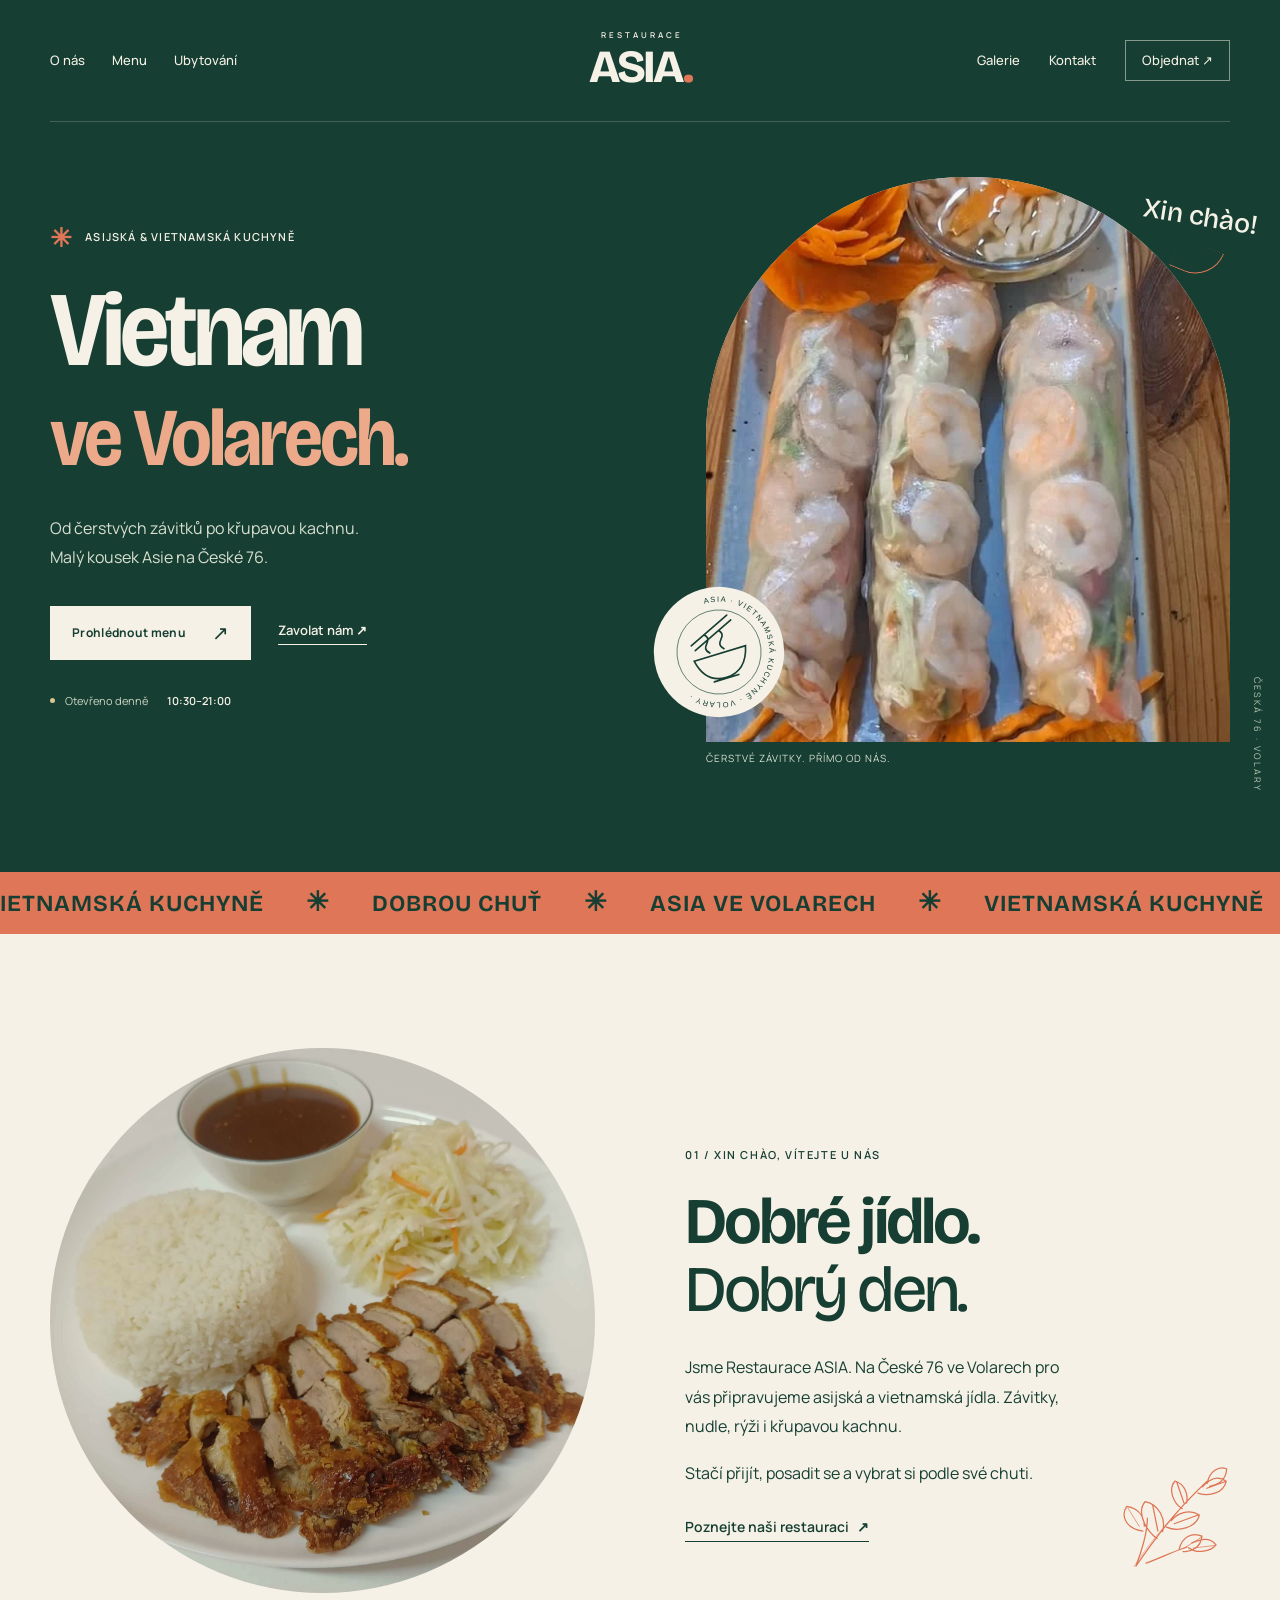
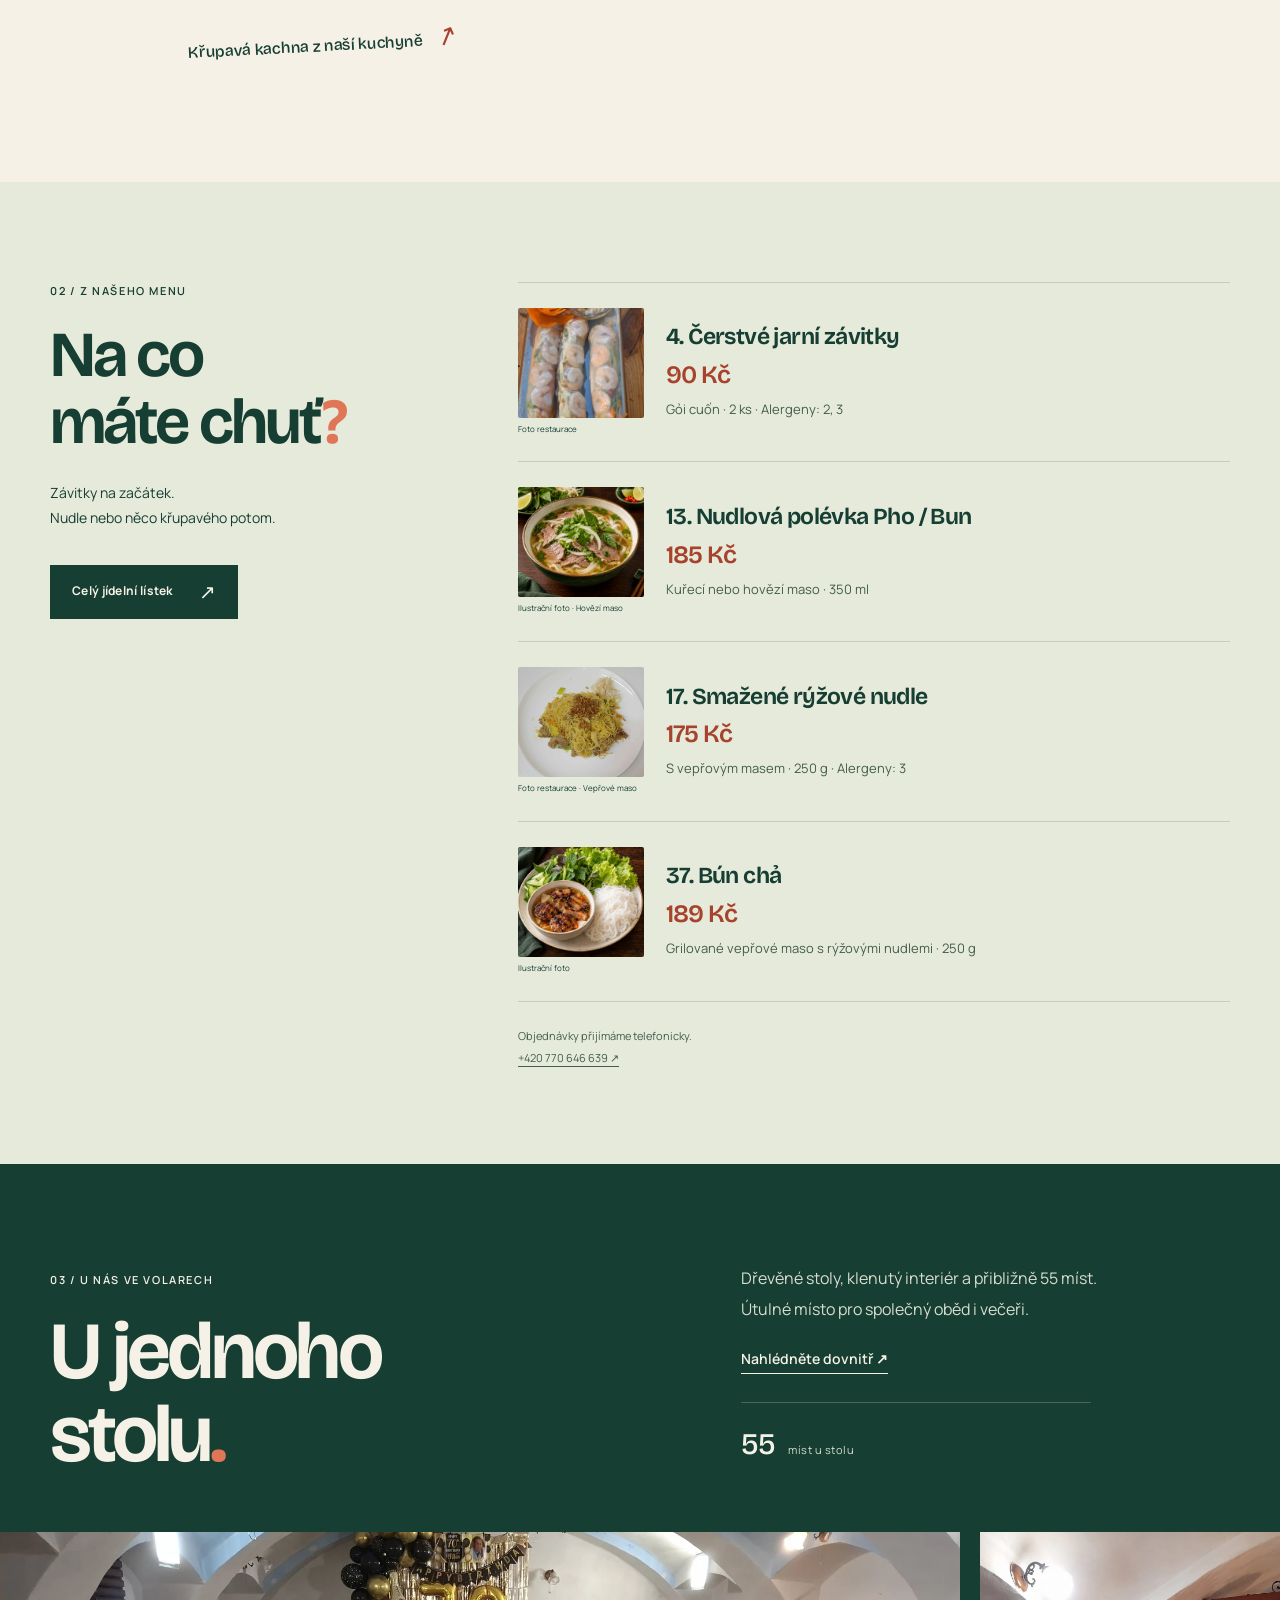
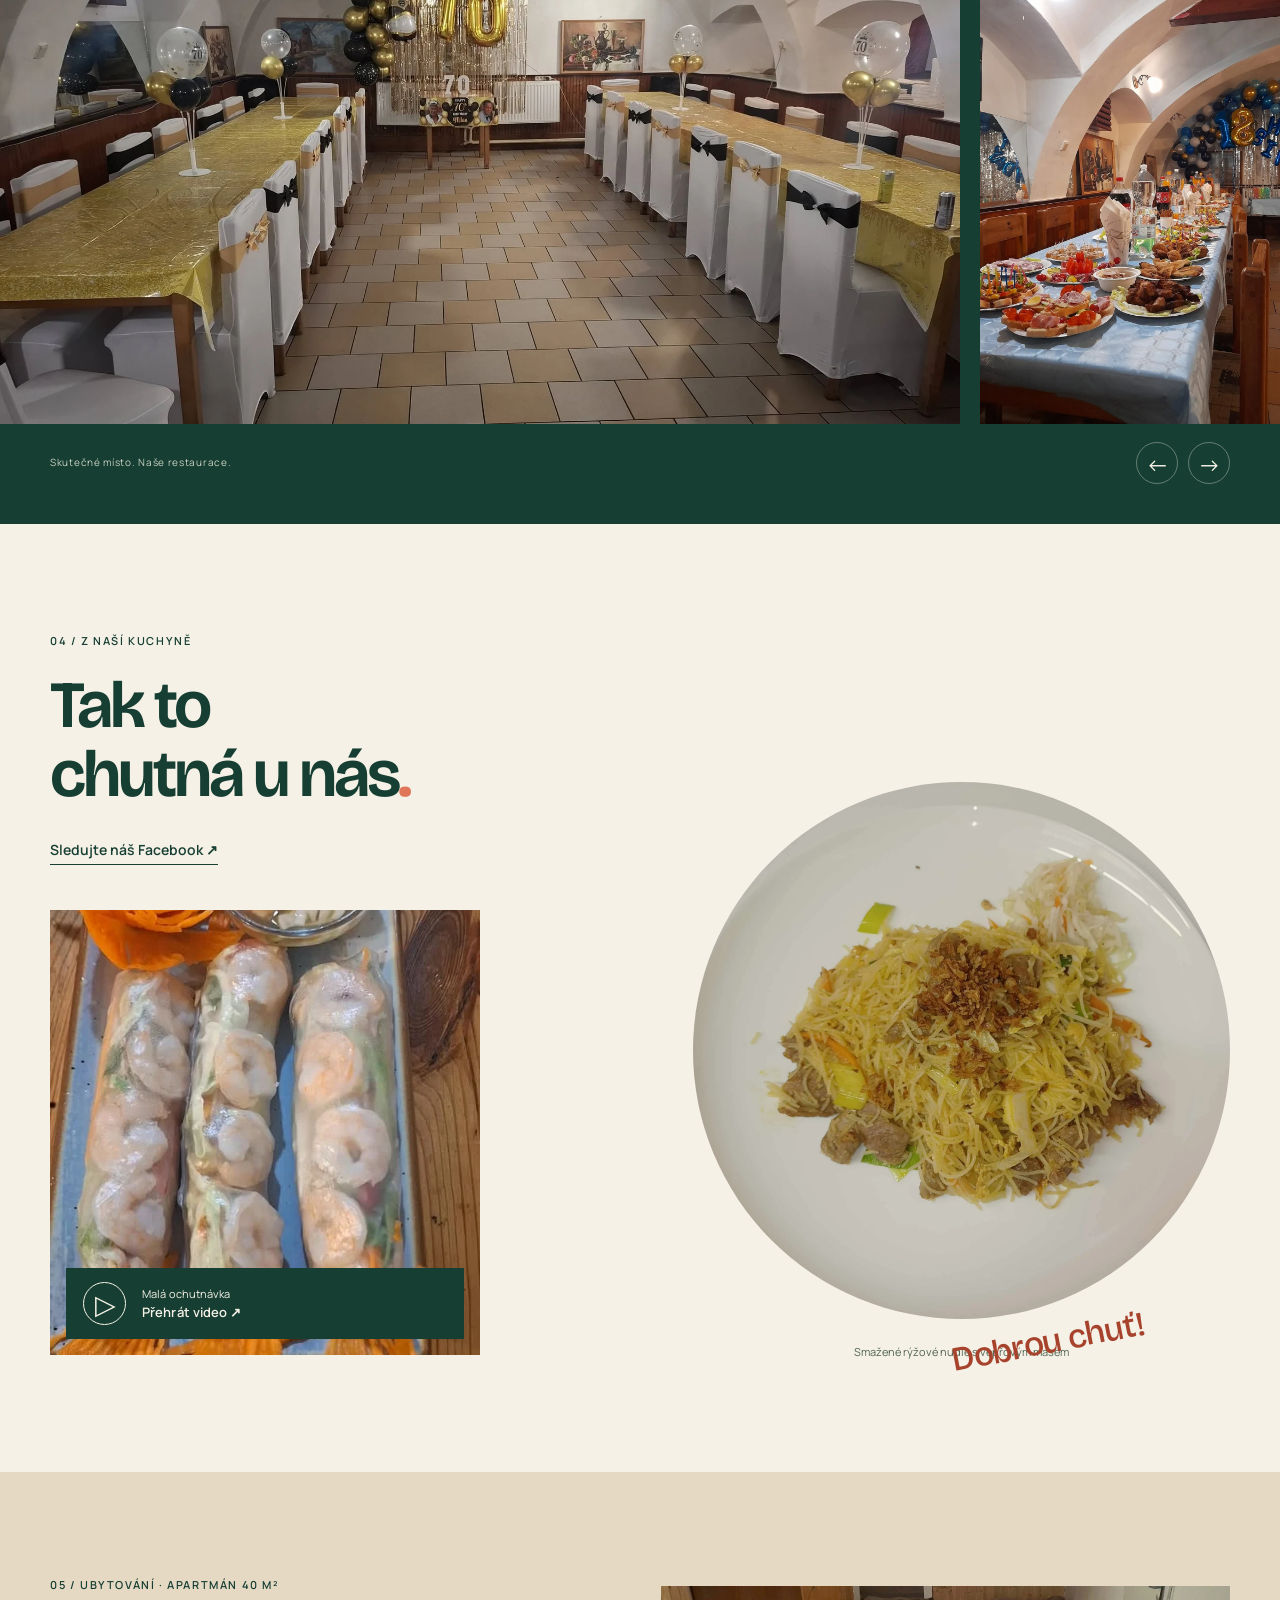
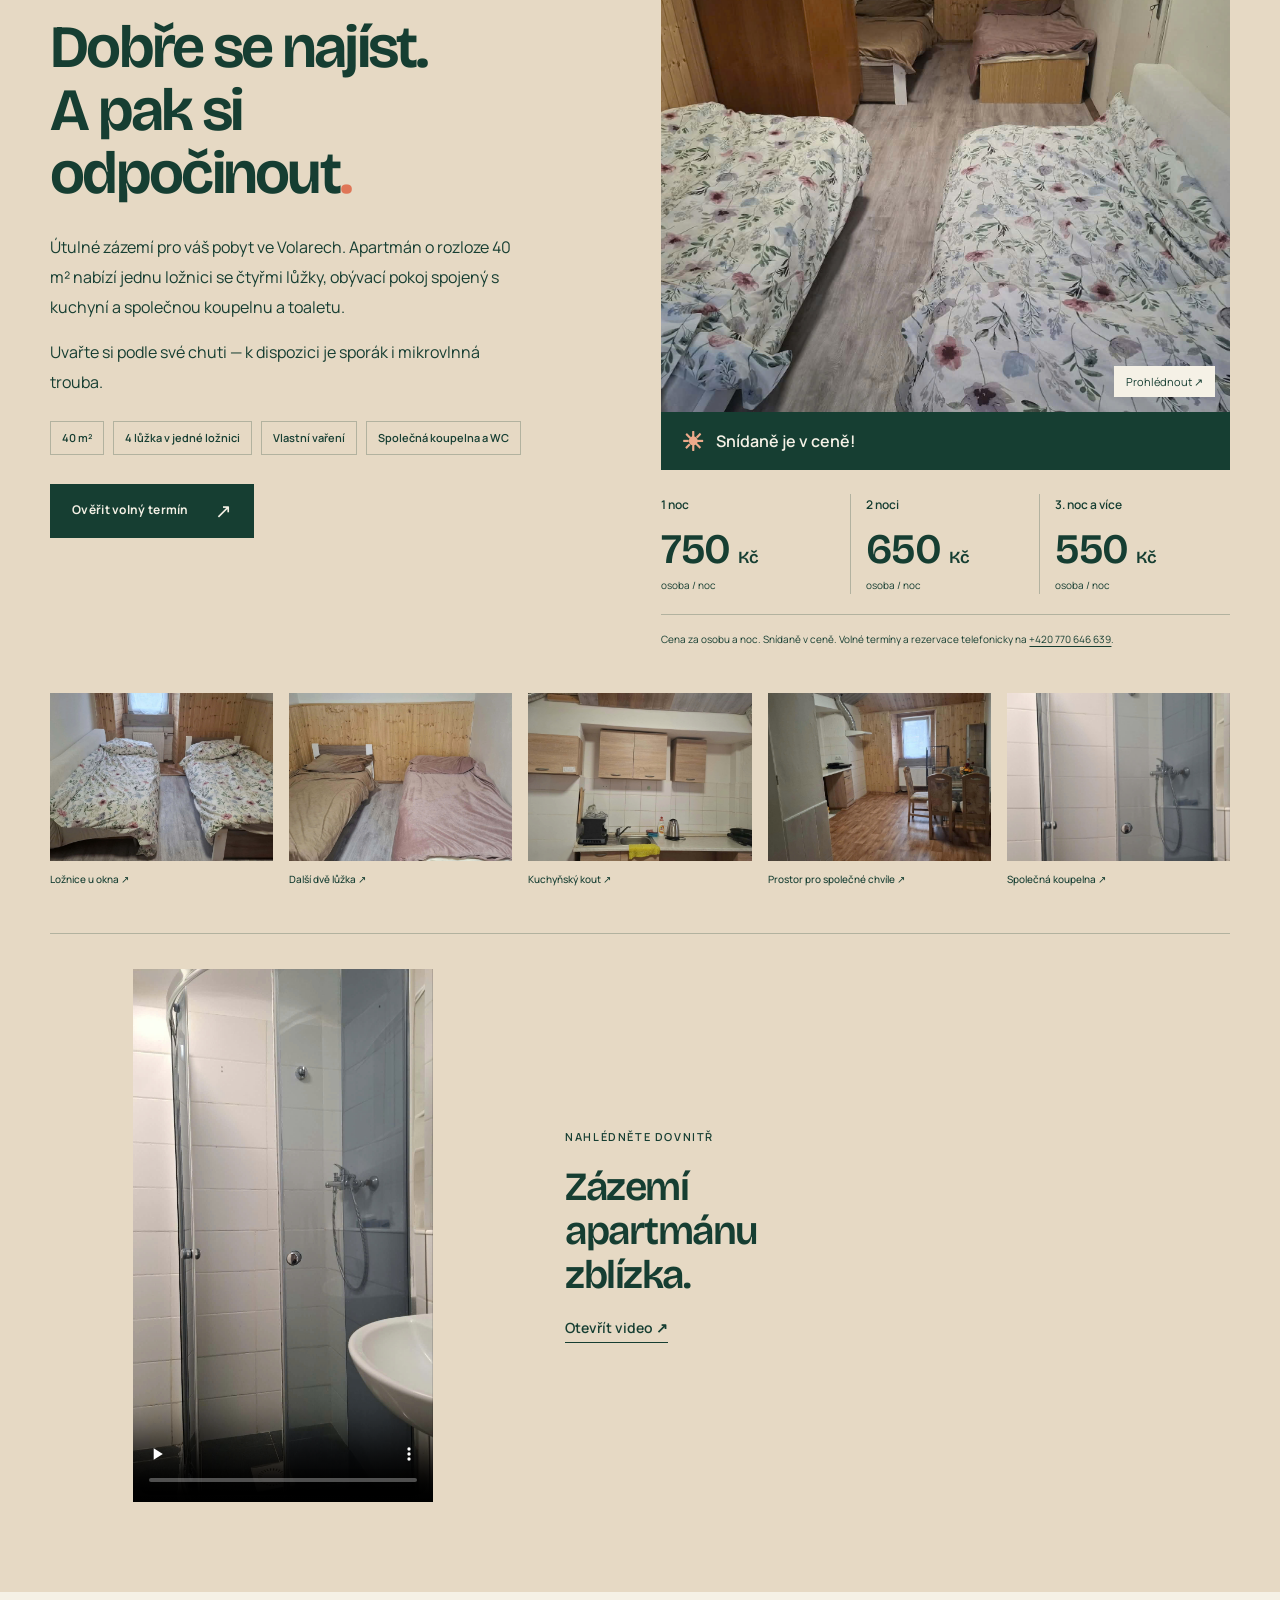
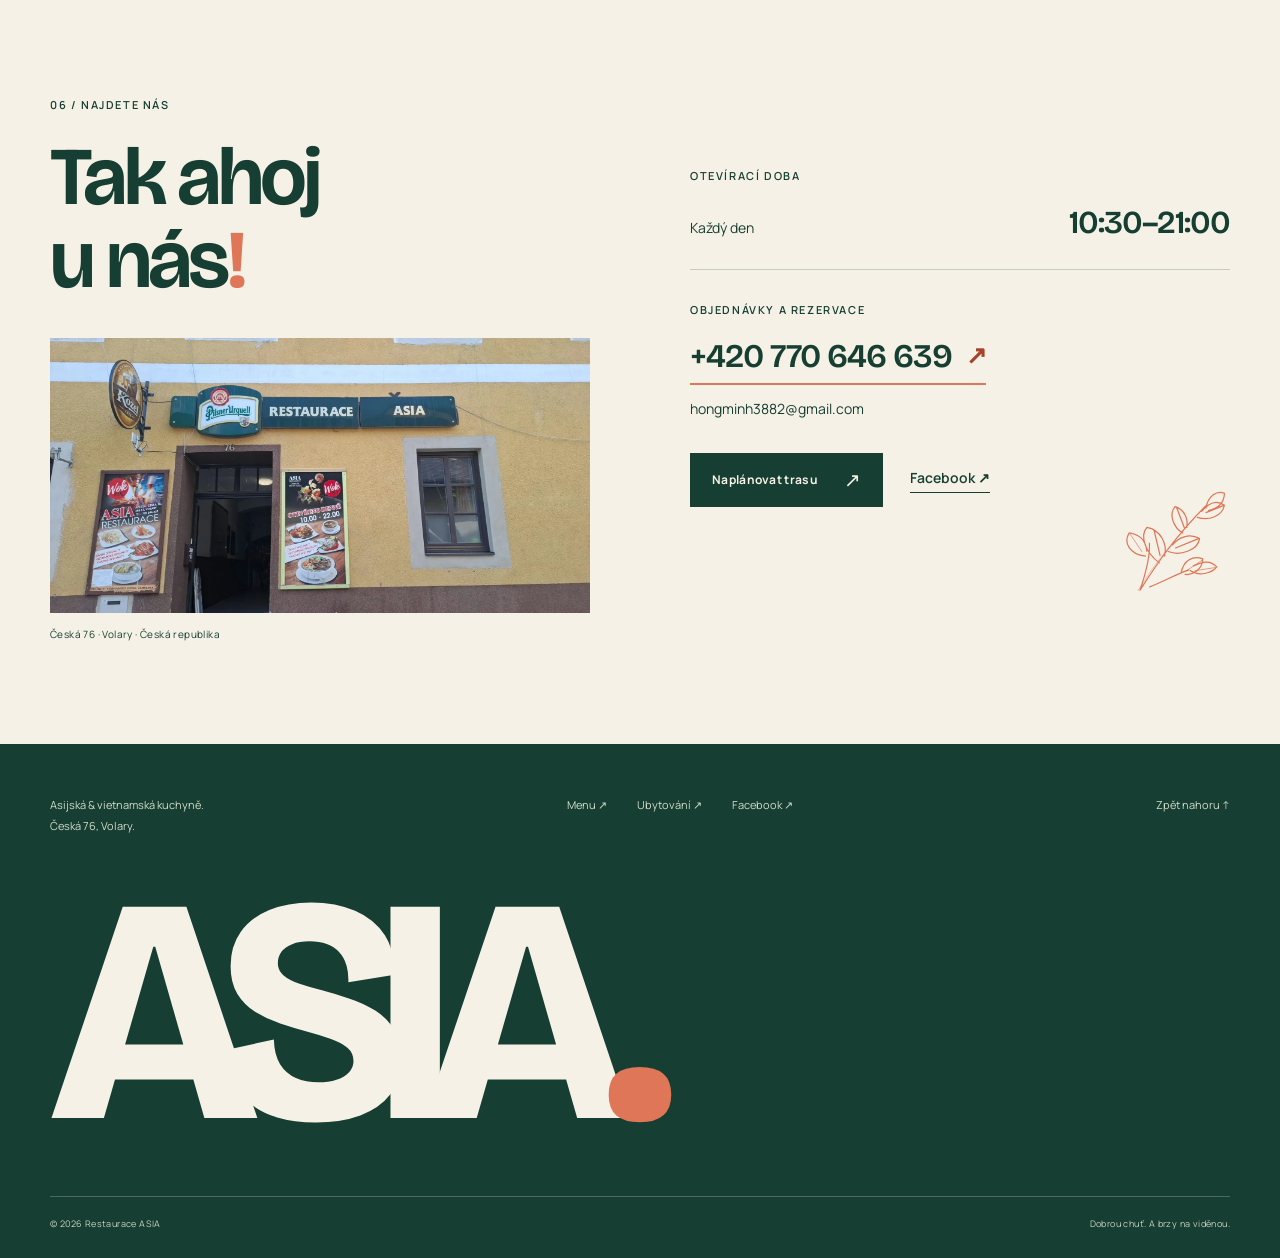
==== commit f8b021f3: "Add apartment media and pricing with illustrated restaurant menu" ====
--- a/index.html
+++ b/index.html
@@ -18,7 +18,7 @@
 <body class="home-page">
   <a class="skip-link" href="#main">Přejít k obsahu</a>
   <header class="site-header frame">
-    <nav class="nav-left" aria-label="Hlavní navigace"><a href="#o-nas">O nás</a><a href="./menu.html">Menu</a></nav>
+    <nav class="nav-left" aria-label="Hlavní navigace"><a href="#o-nas">O nás</a><a href="./menu.html">Menu</a><a href="#ubytovani">Ubytování</a></nav>
     <a class="brand" href="./index.html" aria-label="Restaurace ASIA — úvod"><span class="brand-kicker">RESTAURACE</span><span class="brand-name">ASIA<span class="brand-dot">.</span></span></a>
     <nav class="nav-right" aria-label="Další navigace"><a href="#galerie">Galerie</a><a href="#kontakt">Kontakt</a><a class="nav-order" href="tel:+420770646639">Objednat <span aria-hidden="true">↗</span></a></nav>
     <button class="nav-toggle" type="button" aria-label="Otevřít navigaci" aria-expanded="false" aria-controls="mobile-nav"><span></span><span></span><span></span></button>
@@ -38,7 +38,7 @@
     <section class="menu-preview sage-surface" id="menu" aria-labelledby="menu-heading"><div class="menu-layout frame">
       <div class="menu-title"><p class="eyebrow">02 / Z našeho menu</p><h2 id="menu-heading">Na co<br>máte chuť<span class="accent-dot">?</span></h2><p>Závitky na začátek.<br>Nudle nebo něco křupavého potom.</p><a class="button button-green" href="./menu.html">Celý jídelní lístek <span aria-hidden="true">↗</span></a></div>
       <div class="menu-selection"><!-- MENU_PREVIEW_START -->
-<div class="featured-menu"><article class="featured-dish"><div class="dish-heading"><h3>4. Čerstvé jarní závitky</h3><span class="dish-price">90 Kč</span></div><p class="dish-note">Gỏi cuốn · 2 ks · Alergeny: 2, 3</p></article><article class="featured-dish"><div class="dish-heading"><h3>13. Nudlová polévka Pho / Bun</h3><span class="dish-price">185 Kč</span></div><p class="dish-note">Kuřecí nebo hovězí maso · 350 ml</p></article><article class="featured-dish"><div class="dish-heading"><h3>17. Smažené rýžové nudle</h3><span class="dish-price">175 Kč</span></div><p class="dish-note">S vepřovým masem · 250 g · Alergeny: 3</p></article><article class="featured-dish"><div class="dish-heading"><h3>37. Bún chả</h3><span class="dish-price">189 Kč</span></div><p class="dish-note">Grilované vepřové maso s rýžovými nudlemi · 250 g</p></article></div>
+<div class="featured-menu"><article class="featured-dish"><figure class="featured-photo"><img src="./assets/fresh-rolls.webp" alt="Čerstvé jarní závitky" width="640" height="640" loading="lazy" decoding="async"><figcaption>Foto restaurace</figcaption></figure><div class="featured-copy"><div class="dish-heading"><h3>4. Čerstvé jarní závitky</h3><span class="dish-price">90 Kč</span></div><p class="dish-note">Gỏi cuốn · 2 ks · Alergeny: 2, 3</p></div></article><article class="featured-dish"><figure class="featured-photo"><img src="./assets/dishes/13.webp" alt="Nudlová polévka Pho / Bun — Hovězí maso" width="640" height="640" loading="lazy" decoding="async"><figcaption>Ilustrační foto · Hovězí maso</figcaption></figure><div class="featured-copy"><div class="dish-heading"><h3>13. Nudlová polévka Pho / Bun</h3><span class="dish-price">185 Kč</span></div><p class="dish-note">Kuřecí nebo hovězí maso · 350 ml</p></div></article><article class="featured-dish"><figure class="featured-photo"><img src="./assets/rice-noodles.webp" alt="Smažené rýžové nudle — Vepřové maso" width="640" height="640" loading="lazy" decoding="async"><figcaption>Foto restaurace · Vepřové maso</figcaption></figure><div class="featured-copy"><div class="dish-heading"><h3>17. Smažené rýžové nudle</h3><span class="dish-price">175 Kč</span></div><p class="dish-note">S vepřovým masem · 250 g · Alergeny: 3</p></div></article><article class="featured-dish"><figure class="featured-photo"><img src="./assets/dishes/37.webp" alt="Bún chả – grilované vepřové maso s rýžovými nudlemi" width="640" height="640" loading="lazy" decoding="async"><figcaption>Ilustrační foto</figcaption></figure><div class="featured-copy"><div class="dish-heading"><h3>37. Bún chả</h3><span class="dish-price">189 Kč</span></div><p class="dish-note">Grilované vepřové maso s rýžovými nudlemi · 250 g</p></div></article></div>
 <!-- MENU_PREVIEW_END --><p class="menu-small-note">Objednávky přijímáme telefonicky. <a href="tel:+420770646639">+420 770 646 639 ↗</a></p></div>
     </div></section>
     <section class="restaurant" id="restaurace" aria-labelledby="restaurant-heading"><div class="restaurant-copy frame"><div><p class="eyebrow">03 / U nás ve Volarech</p><h2 id="restaurant-heading">U jednoho<br>stolu<span class="accent-dot">.</span></h2></div><div class="restaurant-description"><p>Dřevěné stoly, klenutý interiér a přibližně 55 míst. Útulné místo pro společný oběd i večeři.</p><a class="text-link" href="#galerie">Nahlédněte dovnitř ↗</a><span class="seat-note"><strong>55</strong> míst u stolu</span></div></div>
@@ -51,7 +51,19 @@
       </div><div class="gallery-controls frame"><span>Skutečné místo. Naše restaurace.</span><div><button type="button" data-gallery-step="-1" aria-label="Předchozí fotografie">←</button><button type="button" data-gallery-step="1" aria-label="Další fotografie">→</button></div></div>
     </section>
     <section class="social-section light-surface" aria-labelledby="social-heading"><div class="social-layout frame"><div class="social-heading"><p class="eyebrow">04 / Z naší kuchyně</p><h2 id="social-heading">Tak to<br>chutná u nás<span class="accent-dot">.</span></h2><a class="text-link" href="https://www.facebook.com/ktngh/?locale=cs_CZ" target="_blank" rel="noopener noreferrer">Sledujte náš Facebook ↗</a></div><figure class="social-noodles"><img src="./assets/rice-noodles.webp" alt="Smažené rýžové nudle s vepřovým masem a zeleninou" width="1800" height="1800" loading="lazy"><figcaption>Smažené rýžové nudle s vepřovým masem</figcaption></figure><div class="social-video"><img src="./assets/fresh-rolls.webp" alt="Detail čerstvých jarních závitků z videa restaurace" width="720" height="1280" loading="lazy"><button type="button" class="video-button" data-video aria-label="Přehrát video čerstvých jarních závitků"><span class="play-icon" aria-hidden="true">▷</span><span>Malá ochutnávka<br><strong>Přehrát video ↗</strong></span></button><noscript><a class="video-fallback" href="https://www.facebook.com/reel/1451673733369815/" target="_blank" rel="noopener noreferrer">Video na Facebooku ↗</a></noscript></div><span class="social-caption" aria-hidden="true">Dobrou chuť!</span></div></section>
-    <section class="accommodation warm-surface" id="ubytovani" aria-labelledby="stay-heading"><div class="stay-layout frame"><div class="stay-copy"><p class="eyebrow">05 / Ubytování</p><h2 id="stay-heading">Ještě chvíli<br>ve Volarech<span class="accent-dot">.</span></h2><p>Nabízíme také ubytování v penzionu. Pro informace a volné termíny nám zavolejte.</p><a class="button button-green" href="tel:+420770646639">Zeptat se na ubytování <span aria-hidden="true">↗</span></a><a class="stay-post" href="https://www.facebook.com/100054307909398/posts/1458449992641917/" target="_blank" rel="noopener noreferrer">Více informací na Facebooku ↗</a></div><figure class="stay-photo"><img src="./assets/room.webp" alt="Pokoj penzionu s dřevěným stropem a podlahou" width="1350" height="1800" loading="lazy"><figcaption>Fotografie penzionu z roku 2023.</figcaption><span class="stay-annotation" aria-hidden="true">Zůstaňte<br>o něco déle.</span></figure></div></section>
+    <section class="accommodation warm-surface" id="ubytovani" aria-labelledby="stay-heading">
+      <div class="stay-layout frame">
+        <div class="stay-copy"><p class="eyebrow">05 / Ubytování · Apartmán 40 m²</p><h2 id="stay-heading">Dobře se najíst.<br>A pak si<br>odpočinout<span class="accent-dot">.</span></h2><p>Útulné zázemí pro váš pobyt ve Volarech. Apartmán o rozloze 40 m² nabízí jednu ložnici se čtyřmi lůžky, obývací pokoj spojený s kuchyní a společnou koupelnu a toaletu.</p><p>Uvařte si podle své chuti — k dispozici je sporák i mikrovlnná trouba.</p><ul class="stay-amenities" aria-label="Vybavení apartmánu"><li>40 m²</li><li>4 lůžka v jedné ložnici</li><li>Vlastní vaření</li><li>Společná koupelna a WC</li></ul><a class="button button-green" href="tel:+420770646639">Ověřit volný termín <span aria-hidden="true">↗</span></a></div>
+        <div class="stay-visual"><button class="stay-main-photo" type="button" data-gallery="stay" data-photo="./assets/stay/bedroom-four-beds.jpg" data-caption="Ložnice apartmánu se čtyřmi lůžky" aria-label="Zvětšit fotografii ložnice se čtyřmi lůžky"><img src="./assets/stay/bedroom-four-beds.jpg" alt="Čtyři připravená lůžka v ložnici s dřevěným obložením" width="2048" height="1152" loading="lazy"><span class="photo-enlarge" aria-hidden="true">Prohlédnout ↗</span></button><p class="stay-breakfast"><span aria-hidden="true">☀</span> Snídaně je v ceně!</p><div class="stay-prices" aria-label="Ceník ubytování"><div><span>1 noc</span><strong>750 <small>Kč</small></strong><small>osoba / noc</small></div><div><span>2 noci</span><strong>650 <small>Kč</small></strong><small>osoba / noc</small></div><div><span>3. noc a více</span><strong>550 <small>Kč</small></strong><small>osoba / noc</small></div></div><p class="stay-price-note">Cena za osobu a noc. Snídaně v ceně. Volné termíny a rezervace telefonicky na <a href="tel:+420770646639">+420 770 646 639</a>.</p></div>
+      </div>
+      <div class="stay-media frame"><div class="stay-gallery" aria-label="Fotogalerie apartmánu">
+        <button type="button" data-gallery="stay" data-photo="./assets/stay/bedroom-window.jpg" data-caption="Lůžka u okna v ložnici apartmánu"><img src="./assets/stay/bedroom-window.jpg" alt="Dvě lůžka s květovaným povlečením u okna" width="2048" height="1152" loading="lazy"><span>Ložnice u okna ↗</span></button>
+        <button type="button" data-gallery="stay" data-photo="./assets/stay/bedroom-twin.jpg" data-caption="Další dvě lůžka ve stejné ložnici"><img src="./assets/stay/bedroom-twin.jpg" alt="Další dvě lůžka v ložnici s dřevěným obložením" width="2048" height="1152" loading="lazy"><span>Další dvě lůžka ↗</span></button>
+        <button type="button" data-gallery="stay" data-photo="./assets/stay/kitchen.jpg" data-caption="Kuchyňský kout se sporákem pro vlastní vaření"><img src="./assets/stay/kitchen.jpg" alt="Kuchyňská linka s dřezem, nádobím, konvicí a vařičem" width="2048" height="1152" loading="lazy"><span>Kuchyňský kout ↗</span></button>
+        <button type="button" data-gallery="stay" data-photo="./assets/stay/living-kitchen.jpg" data-caption="Obývací pokoj spojený s kuchyní a jídelním stolem"><img src="./assets/stay/living-kitchen.jpg" alt="Společný obytný prostor s kuchyní a jídelním stolem" width="2048" height="1152" loading="lazy"><span>Prostor pro společné chvíle ↗</span></button>
+        <button type="button" data-gallery="stay" data-photo="./assets/stay/shared-bathroom.jpg" data-caption="Společná koupelna se sprchovým koutem"><img src="./assets/stay/shared-bathroom.jpg" alt="Sprchový kout a umyvadlo ve společné koupelně" width="1153" height="2048" loading="lazy"><span>Společná koupelna ↗</span></button>
+      </div><figure class="stay-tour"><video controls playsinline preload="none" poster="./assets/stay/shared-bathroom.jpg" aria-label="Video zázemí apartmánu Restaurace ASIA"><source src="./assets/stay/apartment-tour.mp4" type="video/mp4">Váš prohlížeč nepodporuje přehrávání videa. <a href="./assets/stay/apartment-tour.mp4">Otevřít video apartmánu</a></video><figcaption><span class="eyebrow">Nahlédněte dovnitř</span><strong>Zázemí apartmánu zblízka.</strong><a href="./assets/stay/apartment-tour.mp4" class="text-link" target="_blank" rel="noopener">Otevřít video ↗</a></figcaption></figure></div>
+    </section>
     <section class="contact-section light-surface" id="kontakt" aria-labelledby="contact-heading"><div class="contact-layout frame"><div class="contact-place"><p class="eyebrow">06 / Najdete nás</p><h2 id="contact-heading">Tak ahoj<br>u nás<span class="accent-dot">!</span></h2><figure><img src="./assets/exterior.webp" alt="Restaurace ASIA na České 76 ve Volarech" width="1800" height="918" loading="lazy"><figcaption>Česká 76 · Volary · Česká republika</figcaption></figure></div><div class="contact-details"><p class="eyebrow">Otevírací doba</p><p class="opening-hours"><span>Každý den</span><strong>10:30–21:00</strong></p><p class="eyebrow contact-order-label">Objednávky a rezervace</p><a class="contact-phone" href="tel:+420770646639">+420 770 646 639 <span aria-hidden="true">↗</span></a><a class="contact-email" href="mailto:hongminh3882@gmail.com">hongminh3882@gmail.com</a><div class="contact-links"><a class="button button-green" href="https://www.google.com/maps/dir/?api=1&amp;destination=Restaurace+ASIA,+Česká+76,+Volary,+Czechia" target="_blank" rel="noopener noreferrer">Naplánovat trasu <span aria-hidden="true">↗</span></a><a class="text-link" href="https://www.facebook.com/ktngh/?locale=cs_CZ" target="_blank" rel="noopener noreferrer">Facebook ↗</a></div><img class="contact-herb" src="./assets/herb-line.svg" alt="" width="210" height="260" aria-hidden="true"></div></div></section>
   </main>
   <footer class="site-footer"><div class="frame"><div class="footer-top"><p>Asijská &amp; vietnamská kuchyně.<br>Česká 76, Volary.</p><nav aria-label="Navigace v zápatí"><a href="./menu.html">Menu ↗</a><a href="#ubytovani">Ubytování ↗</a><a href="https://www.facebook.com/ktngh/?locale=cs_CZ" target="_blank" rel="noopener noreferrer">Facebook ↗</a></nav><a class="footer-top-link" href="#main">Zpět nahoru ↑</a></div><div class="footer-wordmark" aria-hidden="true">ASIA<span>.</span></div><div class="footer-bottom"><p>© <span data-year>2026</span> Restaurace ASIA</p><p>Dobrou chuť. A brzy na viděnou.</p></div></div></footer>
--- a/styles.css
+++ b/styles.css
@@ -327,3 +327,78 @@
 dialog{color:var(--paper);border:1px solid var(--paper);background:var(--green);padding:24px;max-width:calc(100vw - 32px);max-height:calc(100dvh - 32px)}dialog::backdrop{background:rgb(3 22 20 / .92)}.dialog-close{position:absolute;top:10px;right:12px;z-index:3;display:grid;place-items:center;width:44px;height:44px;background:var(--green);color:var(--paper);border:1px solid var(--paper);font-family:Arial,sans-serif;font-size:20px}.dialog-close:hover{color:var(--coral)}.photo-dialog{width:max-content;max-width:calc(100vw - 32px);padding-top:58px}.photo-dialog figure img{max-width:min(1100px,calc(100vw - 82px));max-height:calc(100dvh - 215px);width:auto;height:auto;object-fit:contain;margin:auto}.photo-dialog figcaption{font-size:17px;text-align:center;margin:15px 0 8px;max-width:700px}.viewer-controls{display:flex;align-items:center;justify-content:center;gap:30px}.viewer-controls button{font-size:29px;width:44px;height:44px;color:var(--coral)}.viewer-count{font-size:16px}.video-dialog{width:500px;padding-top:70px;text-align:center}.video-dialog h2{font-size:26px;margin-bottom:20px}.video-embed{aspect-ratio:9/13;max-height:64dvh;width:100%}.video-embed iframe{width:100%;height:100%;border:0}.video-dialog>p{font-size:18px;margin-top:16px}
 dialog h2{letter-spacing:-.7px}.photo-dialog figcaption{font-size:12px;line-height:1.7}.viewer-count{font-size:12px}.video-dialog h2{font-size:28px}.video-dialog>p{font-size:12px}.video-dialog>p>.text-link{font-size:12px}
 @media(max-width:700px){.photo-dialog{padding:54px 13px 12px;max-width:calc(100vw - 24px)}.photo-dialog figure img{max-width:calc(100vw - 52px);max-height:calc(100dvh - 220px)}.photo-dialog figcaption{font-size:11px;max-width:300px}.video-dialog{padding:64px 15px 20px}.video-dialog h2{font-size:25px}.video-embed{max-height:58dvh}}
+
+/* Room photographs, breakfast and pricing. */
+.nav-left{gap:27px}
+.stay-layout{grid-template-columns:1fr 1.05fr;gap:70px;padding-bottom:45px;align-items:start}
+.stay-copy h2{font-size:60px}
+.stay-copy>p:not(.eyebrow){max-width:470px}
+.stay-copy>p+p{margin-top:16px}
+.stay-amenities{list-style:none;display:flex;flex-wrap:wrap;gap:9px;padding:0;margin:24px 0 0;font-size:11px;font-weight:600}
+.stay-amenities li{padding:6px 11px;border:1px solid rgb(22 62 50 / .25)}
+.stay-visual{min-width:0;padding-top:10px}
+.stay-main-photo{position:relative;display:block;width:100%;padding:0;overflow:hidden}
+.stay-main-photo>img{width:100%;aspect-ratio:4/3;object-fit:cover;transition:transform .35s}
+.stay-main-photo:hover>img{transform:scale(1.035)}
+.photo-enlarge{position:absolute;right:15px;bottom:15px;background:var(--paper);padding:6px 12px;font-size:11px}
+.stay-breakfast{display:flex;align-items:center;gap:12px;background:var(--green);color:var(--paper);padding:15px 20px;font-weight:600;font-size:16px}
+.stay-breakfast>span{color:#edaa8b;font-size:26px;line-height:1}
+.stay-prices{display:grid;grid-template-columns:repeat(3,minmax(0,1fr));padding:24px 0 20px;border-bottom:1px solid rgb(22 62 50 / .25)}
+.stay-prices>div{display:flex;flex-direction:column;padding:0 15px;border-right:1px solid rgb(22 62 50 / .25)}
+.stay-prices>div:first-child{padding-left:0}.stay-prices>div:last-child{border:0;padding-right:0}
+.stay-prices>div>span{font-size:12px;font-weight:600}.stay-prices strong{font-family:Bricolage,Arial,sans-serif;font-size:42px;font-weight:600;letter-spacing:-1.5px;line-height:1.3;white-space:nowrap;margin:7px 0 0}
+.stay-prices strong small{font-size:17px;letter-spacing:0}.stay-prices>div>small{font-size:10px}
+.stay-price-note{font-size:10px;line-height:1.8;margin-top:15px}.stay-price-note a{text-decoration:underline;text-underline-offset:3px;white-space:nowrap}
+.stay-media{padding:0 0 90px}
+.stay-gallery{display:grid;grid-template-columns:repeat(5,minmax(0,1fr));gap:16px}
+.stay-gallery button{display:block;padding:0;text-align:left;min-width:0}
+.stay-gallery img{width:100%;aspect-ratio:4/3;object-fit:cover;transition:filter .2s}.stay-gallery button:last-child img{object-position:center 35%}
+.stay-gallery button:hover img{filter:brightness(1.08)}
+.stay-gallery button>span{display:block;font-size:10px;font-weight:500;line-height:1.7;padding:10px 0}
+.stay-tour{display:grid;grid-template-columns:.7fr 1fr;gap:50px;align-items:center;margin-top:35px;padding-top:35px;border-top:1px solid rgb(22 62 50 / .25)}
+.stay-tour video{display:block;width:min(100%,300px);aspect-ratio:9/16;justify-self:center;background:#10261e;object-fit:contain}
+.stay-tour figcaption{display:flex;flex-direction:column;align-items:flex-start;gap:20px}.stay-tour figcaption strong{font-family:Bricolage,Arial,sans-serif;font-size:40px;letter-spacing:-1.5px;line-height:1.1;font-weight:600;max-width:310px}
+
+/* Each menu item keeps its own photograph next to its name and prices. */
+.featured-dish{display:grid;grid-template-columns:126px minmax(0,1fr);gap:22px;align-items:center}
+.featured-photo{min-width:0}.featured-photo img{width:100%;height:110px;object-fit:cover;border-radius:2px}
+.featured-photo figcaption{font-size:8px;line-height:1.6;margin-top:5px}
+.featured-copy{min-width:0}.featured-copy .dish-heading{display:block}.featured-copy .dish-heading h3{font-size:23px}.featured-copy .dish-price{display:block;font-size:25px;margin-top:8px;line-height:1.2}.featured-copy .dish-note{margin-top:8px}
+.menu-document>.menu-document-header,.menu-paper>.frame{max-width:1180px}
+.menu-image-note{font-size:11px!important;max-width:650px;margin-top:17px;line-height:1.8;color:#496053}
+.menu-category-dishes{display:grid;grid-template-columns:repeat(2,minmax(0,1fr));column-gap:40px}
+.document-dish{display:grid;grid-template-columns:152px minmax(0,1fr);grid-template-rows:auto auto 1fr;column-gap:23px;row-gap:0;align-content:start;align-items:start;padding:30px 0;scroll-margin-top:90px;min-width:0}
+.document-dish:last-child{border-bottom:1px solid #d7dccf}
+.dish-photo{grid-column:1;grid-row:1/4;min-width:0}
+.dish-photo img{width:100%;aspect-ratio:1;object-fit:cover;border-radius:3px}
+.dish-photo figcaption{font-size:8px;line-height:1.7;margin-top:7px;color:#496053}
+.document-dish .dish-heading{grid-column:2;display:flex;flex-direction:column;align-items:flex-start;gap:9px}
+.document-dish .dish-heading h3{font-size:22px;line-height:1.18;letter-spacing:-.6px}
+.document-dish .dish-price{font-size:24px;line-height:1.3}
+.document-dish .dish-meta{grid-column:2;font-size:10px;line-height:1.8;margin:10px 0 0}
+.dish-vietnamese{display:block;color:var(--rust);font-size:12px;margin-bottom:4px}
+.document-dish .variant-list{grid-column:2;font-size:11px;margin:13px 0 0;padding:0;border:0;list-style:none}
+.document-dish .variant-list li{display:flex;justify-content:space-between;align-items:baseline;gap:12px;margin:8px 0;line-height:1.6}
+.document-dish .variant-price{font-size:12px;white-space:nowrap;font-weight:600}
+.menu-allergens{padding:20px 0;border-top:1px solid var(--line);margin-top:30px}
+.menu-allergens summary{font-family:Bricolage,Arial,sans-serif;font-size:23px;font-weight:600;cursor:pointer}
+.menu-allergens ol{columns:2;column-gap:50px;font-size:12px;line-height:2;padding-left:20px;margin:15px 0}.menu-allergens li{break-inside:avoid}
+.menu-allergens>a{font-size:11px;text-decoration:underline;text-underline-offset:4px}
+@media(max-width:1100px){
+ .stay-layout{gap:40px}.stay-copy h2{font-size:51px}.stay-prices strong{font-size:35px}.stay-prices strong small{font-size:14px}
+ .menu-category-dishes{column-gap:28px}.document-dish{grid-template-columns:120px minmax(0,1fr);column-gap:18px}.document-dish .dish-heading h3{font-size:20px}
+ .featured-dish{grid-template-columns:105px minmax(0,1fr);gap:18px}.featured-copy .dish-heading h3{font-size:21px}
+}
+@media(min-width:701px) and (max-width:900px){
+ .nav-left{gap:15px;font-size:11px}.stay-layout{gap:30px}.stay-copy h2{font-size:43px}.stay-copy>p:not(.eyebrow){max-width:none}.stay-prices>div{padding-inline:10px}.stay-prices strong{font-size:29px}.stay-prices>div>span{font-size:10px}.stay-breakfast{font-size:14px}.stay-gallery{gap:12px}.stay-tour{gap:30px}.stay-tour figcaption strong{font-size:33px}
+ .menu-category-dishes{grid-template-columns:1fr}.document-dish{grid-template-columns:180px minmax(0,1fr);column-gap:30px}.document-dish .dish-heading h3{font-size:25px}.document-dish .variant-list{font-size:13px}.document-dish .variant-price{font-size:14px}
+ .featured-dish{grid-template-columns:86px minmax(0,1fr);gap:15px}.featured-photo img{height:90px}.featured-copy .dish-heading h3{font-size:19px}
+}
+@media(max-width:700px){
+ .stay-layout{gap:30px;padding:65px 0 30px}.stay-copy h2{font-size:49px}.stay-copy>p:not(.eyebrow){font-size:14px;max-width:none}.stay-amenities{font-size:10px;gap:7px;margin-top:21px}.stay-amenities li{padding:5px 9px}.stay-visual{padding:0}.stay-main-photo>img{aspect-ratio:4/3}.stay-breakfast{padding:13px 16px;font-size:15px}.stay-prices{padding:20px 0}.stay-prices>div{padding-inline:12px}.stay-prices strong{font-size:34px}.stay-prices strong small{font-size:13px}.stay-prices>div>span{font-size:11px}.stay-price-note{font-size:10px}
+ .stay-media{padding-bottom:65px}.stay-gallery{grid-template-columns:repeat(2,minmax(0,1fr));gap:14px}.stay-gallery button>span{font-size:10px;padding:7px 0}.stay-gallery button:last-child{grid-column:1/3;display:grid;grid-template-columns:1fr 1fr;gap:14px;align-items:center}.stay-gallery button:last-child img{aspect-ratio:4/3}.stay-tour{grid-template-columns:1fr;gap:24px;margin-top:25px;padding-top:25px}.stay-tour figcaption{gap:15px}.stay-tour figcaption strong{font-size:34px;max-width:280px}.stay-tour figcaption .text-link{font-size:12px}
+ .featured-dish{grid-template-columns:100px minmax(0,1fr);gap:17px;padding:22px 0}.featured-photo img{height:100px}.featured-photo figcaption{font-size:8px}.featured-copy .dish-heading h3{font-size:21px}.featured-copy .dish-price{font-size:23px}.featured-copy .dish-note{font-size:10px;line-height:1.8}
+ .menu-category-dishes{grid-template-columns:1fr}.document-dish{grid-template-columns:112px minmax(0,1fr);column-gap:19px;padding:25px 0}.document-dish .dish-heading h3{font-size:21px;line-height:1.22}.document-dish .dish-price{font-size:23px}.document-dish .dish-meta{font-size:10px;margin-top:10px}.dish-vietnamese{font-size:11px}.dish-photo figcaption{font-size:8px}.document-dish .variant-list{grid-column:1/3;font-size:12px;margin-top:17px;padding-top:8px;border-top:1px solid #d7dccf}.document-dish .variant-price{font-size:13px}.document-dish .variant-list li{margin:10px 0}.menu-image-note{font-size:10px!important;margin-top:15px}.menu-allergens ol{columns:1}.menu-allergens summary{font-size:22px}
+}
+@media(max-width:380px){.stay-copy h2{font-size:45px}.stay-prices strong{font-size:31px}.stay-prices>div{padding-inline:9px}.stay-prices>div>span{font-size:10px}.document-dish{grid-template-columns:98px minmax(0,1fr);column-gap:15px}.document-dish .dish-heading h3{font-size:19px}.featured-dish{grid-template-columns:90px minmax(0,1fr);gap:14px}.featured-copy .dish-heading h3{font-size:20px}}
+@media print{.dish-photo,.featured-photo,.menu-image-note{display:none}.menu-category-dishes{display:block}.document-dish{display:block}.document-dish .dish-heading{display:flex;flex-direction:row;justify-content:space-between}.document-dish .variant-list{margin-top:8px}.stay-tour{display:none}}
